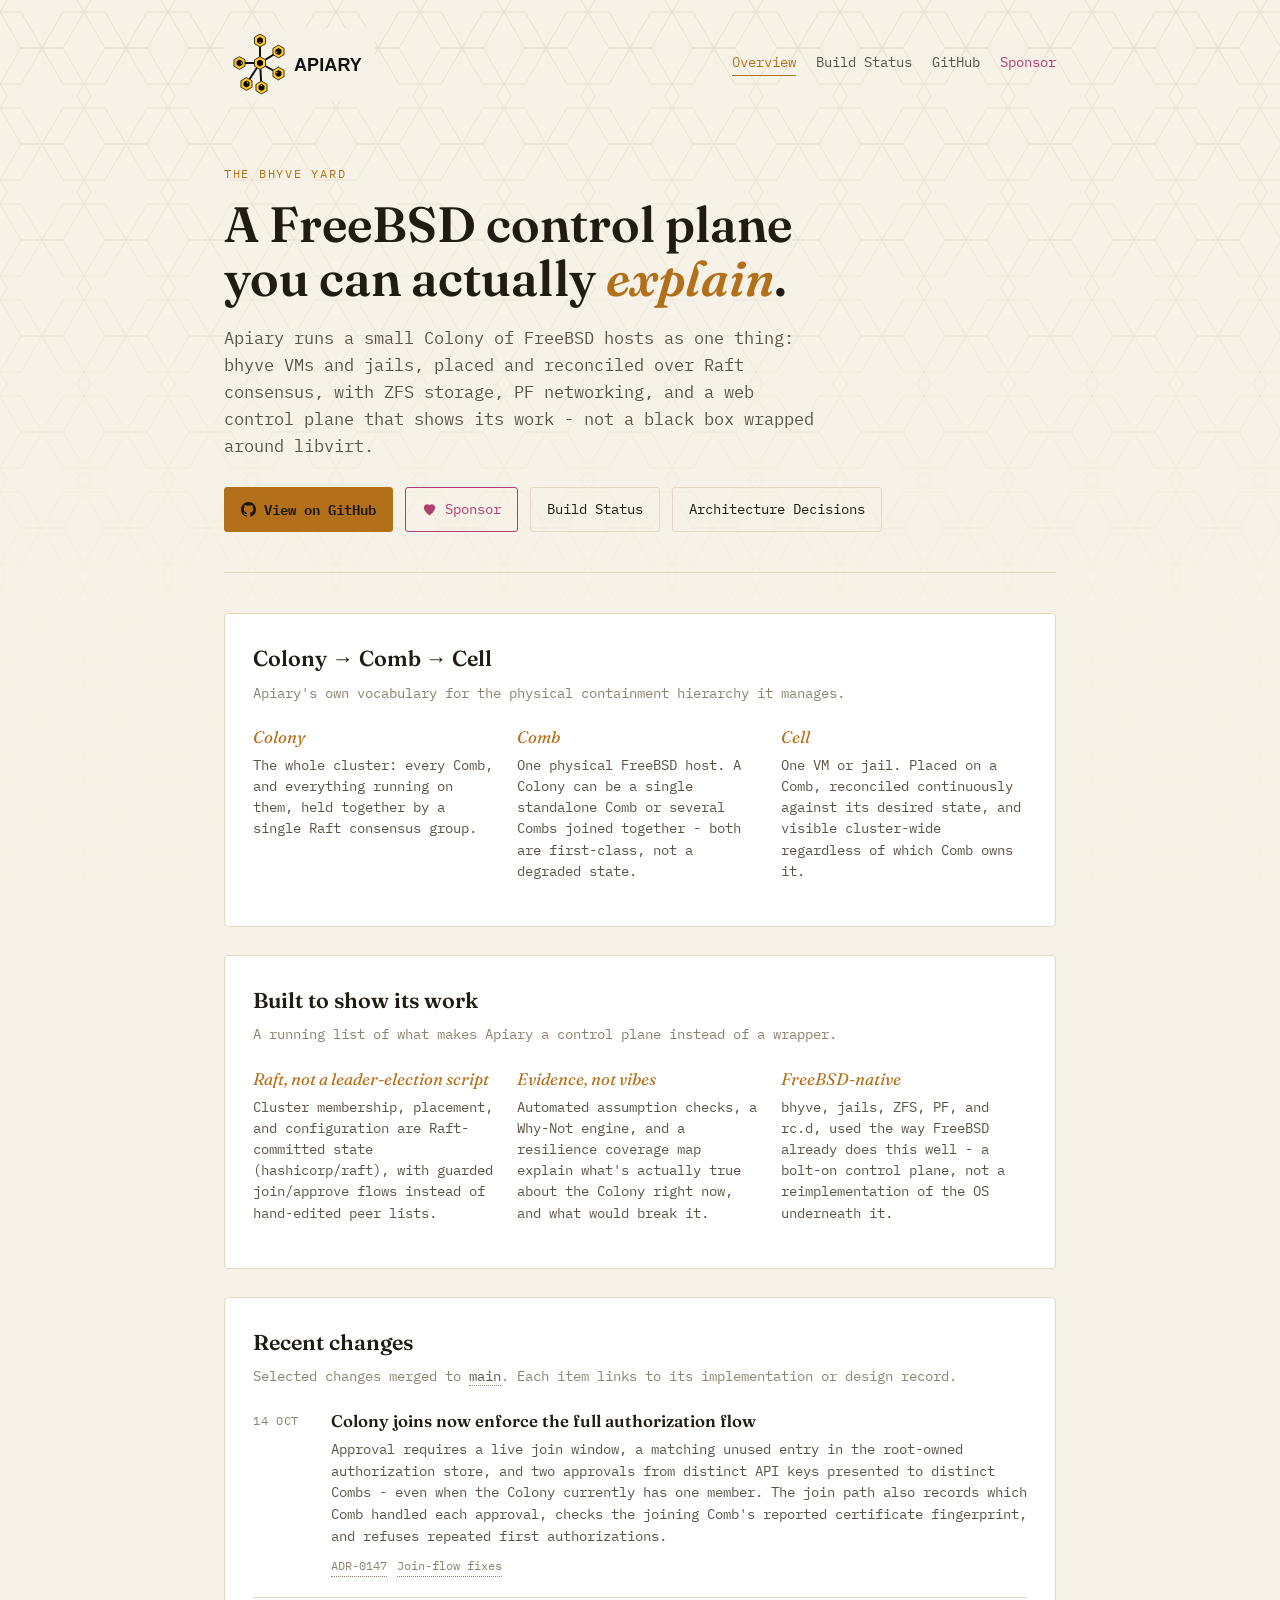
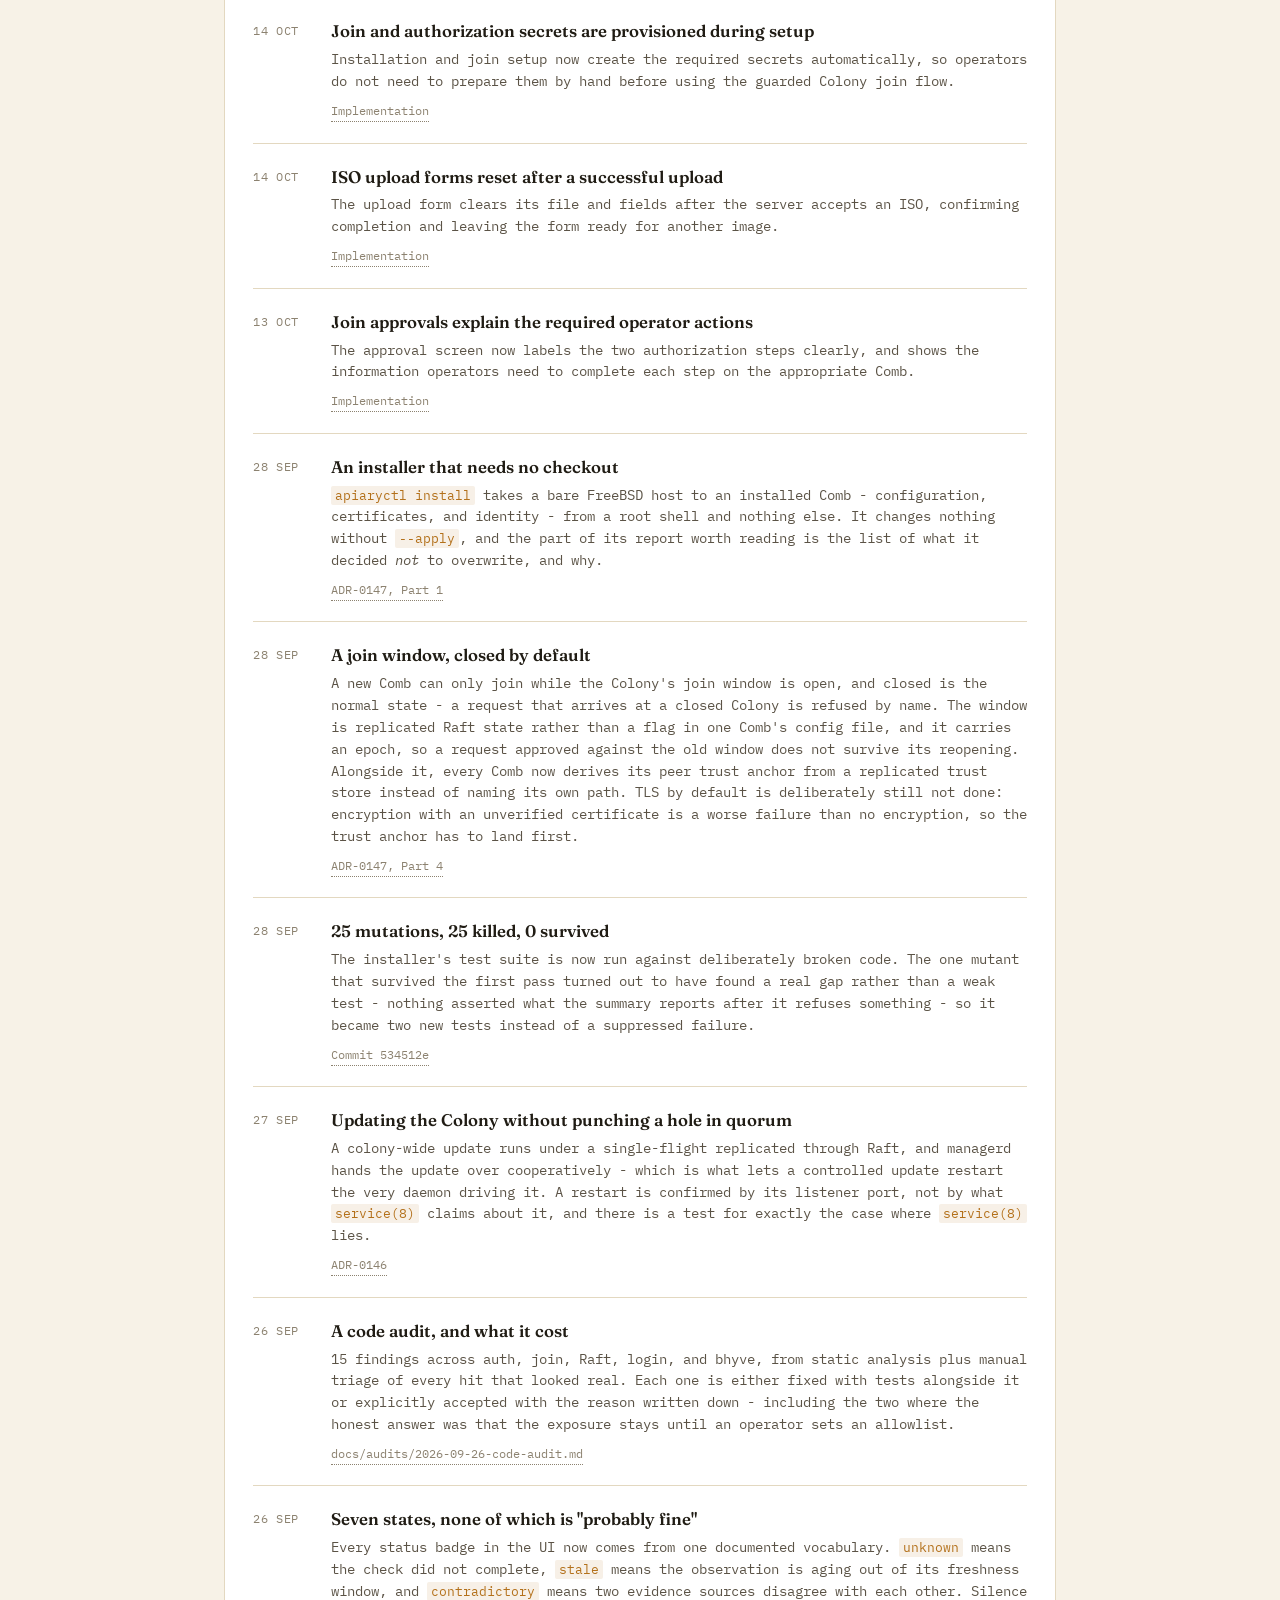
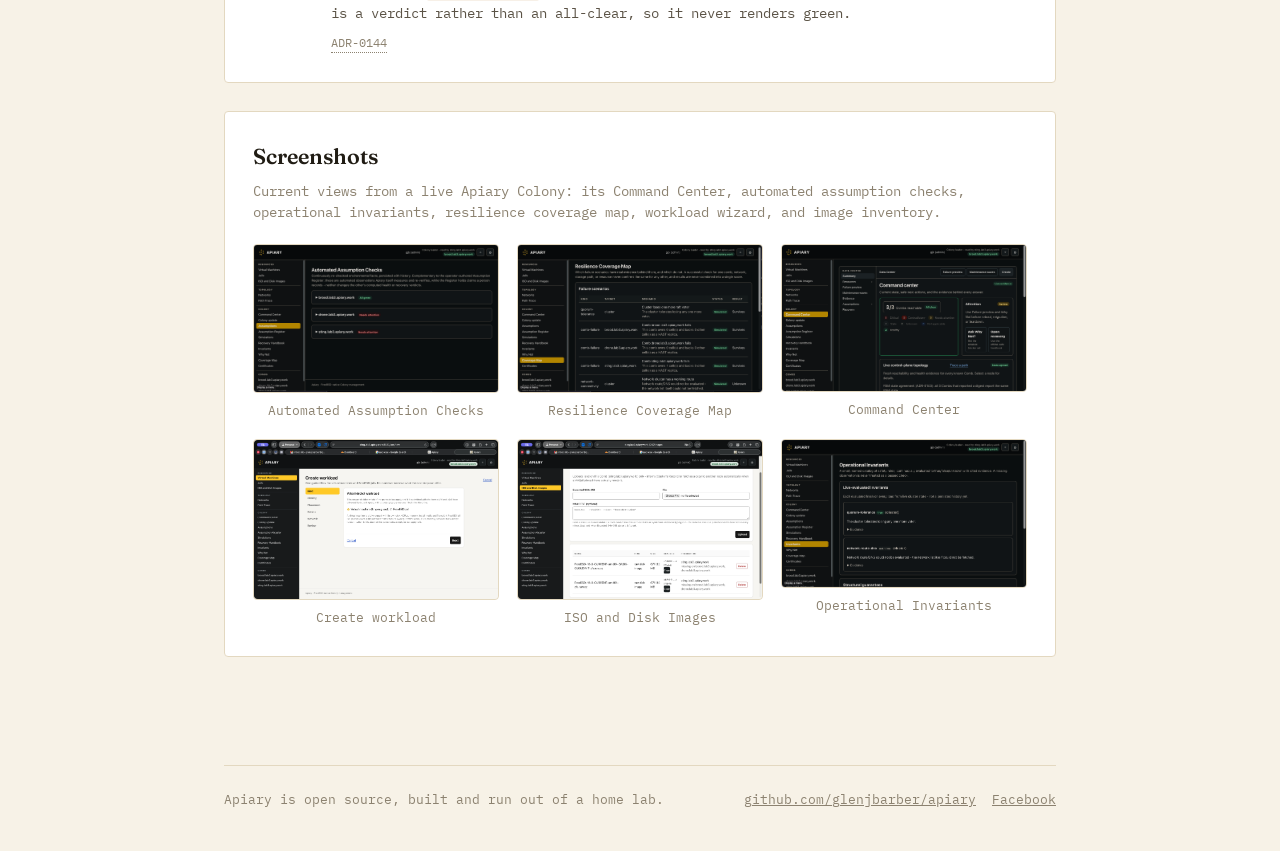
==== index.html @ 07bfc2d6 "Update site screenshots" ====
<!doctype html>
<html lang="en">
<head>
<meta charset="utf-8">
<meta name="viewport" content="width=device-width, initial-scale=1">
<title>Apiary</title>
<meta name="description" content="Apiary is an explainable, safety-conscious FreeBSD control plane for bhyve VMs and jails: a home-lab virtualization platform built on Raft consensus, ZFS, and PF.">
<link rel="icon" href="assets/apiary-logo.svg" type="image/svg+xml">
<link rel="preconnect" href="https://fonts.googleapis.com">
<link rel="stylesheet" href="https://fonts.googleapis.com/css2?family=Fraunces:ital,wght@0,500;0,600;1,500&family=IBM+Plex+Mono:wght@400;500;600&display=swap">
<link rel="stylesheet" href="assets/style.css">
</head>
<body>
<div class="hex-field" aria-hidden="true"></div>
<div class="wrap">

  <header class="site">
    <a class="brand" href="/">
      <img src="assets/apiary-logo.svg" alt="" width="150" height="72">
    </a>
    <nav class="site-nav">
      <a href="/" aria-current="page">Overview</a>
      <a href="/status.html">Build Status</a>
      <a href="https://github.com/glenjbarber/apiary">GitHub</a>
      <a href="https://github.com/sponsors/glenjbarber" class="nav-sponsor">Sponsor</a>
    </nav>
  </header>

  <main>
    <section class="hero">
      <p class="eyebrow">The bhyve yard</p>
      <h1>A FreeBSD control plane<br>you can actually <span class="accent">explain</span>.</h1>
      <p class="lede">
        Apiary runs a small Colony of FreeBSD hosts as one thing: bhyve VMs
        and jails, placed and reconciled over Raft consensus, with ZFS
        storage, PF networking, and a web control plane that shows its
        work - not a black box wrapped around libvirt.
      </p>
      <div class="cta-row">
        <a class="btn primary" href="https://github.com/glenjbarber/apiary">
          <svg viewBox="0 0 16 16" fill="currentColor"><path d="M8 0C3.58 0 0 3.58 0 8c0 3.54 2.29 6.53 5.47 7.59.4.07.55-.17.55-.38 0-.19-.01-.82-.01-1.49-2.01.37-2.53-.49-2.69-.94-.09-.23-.48-.94-.82-1.13-.28-.15-.68-.52-.01-.53.63-.01 1.08.58 1.23.82.72 1.21 1.87.87 2.33.66.07-.52.28-.87.51-1.07-1.78-.2-3.64-.89-3.64-3.95 0-.87.31-1.59.82-2.15-.08-.2-.36-1.02.08-2.12 0 0 .67-.21 2.2.82.64-.18 1.32-.27 2-.27.68 0 1.36.09 2 .27 1.53-1.04 2.2-.82 2.2-.82.44 1.1.16 1.92.08 2.12.51.56.82 1.27.82 2.15 0 3.07-1.87 3.75-3.65 3.95.29.25.54.73.54 1.48 0 1.07-.01 1.93-.01 2.2 0 .21.15.46.55.38A8.01 8.01 0 0 0 16 8c0-4.42-3.58-8-8-8z"/></svg>
          View on GitHub
        </a>
        <a class="btn sponsor" href="https://github.com/sponsors/glenjbarber">
          <svg viewBox="0 0 16 16" fill="currentColor"><path d="M8 14.25s-6-3.75-6-8.25a3.5 3.5 0 0 1 6-2.45A3.5 3.5 0 0 1 14 6c0 4.5-6 8.25-6 8.25z"/></svg>
          Sponsor
        </a>
        <a class="btn ghost" href="/status.html">Build Status</a>
        <a class="btn ghost" href="https://github.com/glenjbarber/apiary/tree/main/docs/adr">Architecture Decisions</a>
      </div>
    </section>

    <section class="panel">
      <h2>Colony &rarr; Comb &rarr; Cell</h2>
      <p class="sub">Apiary's own vocabulary for the physical containment hierarchy it manages.</p>
      <dl class="terms">
        <div class="term">
          <dt>Colony</dt>
          <dd>The whole cluster: every Comb, and everything running on them, held together by a single Raft consensus group.</dd>
        </div>
        <div class="term">
          <dt>Comb</dt>
          <dd>One physical FreeBSD host. A Colony can be a single standalone Comb or several Combs joined together - both are first-class, not a degraded state.</dd>
        </div>
        <div class="term">
          <dt>Cell</dt>
          <dd>One VM or jail. Placed on a Comb, reconciled continuously against its desired state, and visible cluster-wide regardless of which Comb owns it.</dd>
        </div>
      </dl>
    </section>

    <section class="panel">
      <h2>Built to show its work</h2>
      <p class="sub">A running list of what makes Apiary a control plane instead of a wrapper.</p>
      <dl class="terms">
        <div class="term">
          <dt>Raft, not a leader-election script</dt>
          <dd>Cluster membership, placement, and configuration are Raft-committed state (hashicorp/raft), with guarded join/approve flows instead of hand-edited peer lists.</dd>
        </div>
        <div class="term">
          <dt>Evidence, not vibes</dt>
          <dd>Automated assumption checks, a Why-Not engine, and a resilience coverage map explain what's actually true about the Colony right now, and what would break it.</dd>
        </div>
        <div class="term">
          <dt>FreeBSD-native</dt>
          <dd>bhyve, jails, ZFS, PF, and rc.d, used the way FreeBSD already does this well - a bolt-on control plane, not a reimplementation of the OS underneath it.</dd>
        </div>
      </dl>
    </section>

    <section class="panel">
      <h2>Recent changes</h2>
      <p class="sub">
        Selected changes merged to <a href="https://github.com/glenjbarber/apiary/commits/main">main</a>.
        Each item links to its implementation or design record.
      </p>
      <ol class="recent">
        <li>
          <span class="when">14 Oct</span>
          <div>
            <h3>Colony joins now enforce the full authorization flow</h3>
            <p>
              Approval requires a live join window, a matching unused entry
              in the root-owned authorization store, and two approvals from
              distinct API keys presented to distinct Combs - even when the
              Colony currently has one member. The join path also records
              which Comb handled each approval, checks the joining Comb's
              reported certificate fingerprint, and refuses repeated first
              authorizations.
            </p>
            <a class="ref" href="https://github.com/glenjbarber/apiary/blob/main/docs/adr/0147-automated-install-and-two-way-peer-authorized-join.md">ADR-0147</a>
            <a class="ref" href="https://github.com/glenjbarber/apiary/commit/21bc2b4">Join-flow fixes</a>
          </div>
        </li>
        <li>
          <span class="when">14 Oct</span>
          <div>
            <h3>Join and authorization secrets are provisioned during setup</h3>
            <p>
              Installation and join setup now create the required secrets
              automatically, so operators do not need to prepare them by
              hand before using the guarded Colony join flow.
            </p>
            <a class="ref" href="https://github.com/glenjbarber/apiary/commit/2f21950">Implementation</a>
          </div>
        </li>
        <li>
          <span class="when">14 Oct</span>
          <div>
            <h3>ISO upload forms reset after a successful upload</h3>
            <p>
              The upload form clears its file and fields after the server
              accepts an ISO, confirming completion and leaving the form
              ready for another image.
            </p>
            <a class="ref" href="https://github.com/glenjbarber/apiary/commit/7e71f96">Implementation</a>
          </div>
        </li>
        <li>
          <span class="when">13 Oct</span>
          <div>
            <h3>Join approvals explain the required operator actions</h3>
            <p>
              The approval screen now labels the two authorization steps
              clearly, and shows the information operators need to complete
              each step on the appropriate Comb.
            </p>
            <a class="ref" href="https://github.com/glenjbarber/apiary/commit/b307406">Implementation</a>
          </div>
        </li>
        <li>
          <span class="when">28 Sep</span>
          <div>
            <h3>An installer that needs no checkout</h3>
            <p>
              <code>apiaryctl install</code> takes a bare FreeBSD host to
              an installed Comb - configuration, certificates, and
              identity - from a root shell and nothing else. It changes
              nothing without <code>--apply</code>, and the part of its
              report worth reading is the list of what it decided
              <em>not</em> to overwrite, and why.
            </p>
            <a class="ref" href="https://github.com/glenjbarber/apiary/blob/main/docs/adr/0147-automated-install-and-two-way-peer-authorized-join.md">ADR-0147, Part 1</a>
          </div>
        </li>
        <li>
          <span class="when">28 Sep</span>
          <div>
            <h3>A join window, closed by default</h3>
            <p>
              A new Comb can only join while the Colony's join window is
              open, and closed is the normal state - a request that
              arrives at a closed Colony is refused by name. The window
              is replicated Raft state rather than a flag in one Comb's
              config file, and it carries an epoch, so a request approved
              against the old window does not survive its reopening.
              Alongside it, every Comb now derives its peer trust
              anchor from a replicated trust store instead of naming its
              own path. TLS by default is deliberately still not done:
              encryption with an unverified certificate is a worse
              failure than no encryption, so the trust anchor has to
              land first.
            </p>
            <a class="ref" href="https://github.com/glenjbarber/apiary/blob/main/docs/adr/0147-automated-install-and-two-way-peer-authorized-join.md">ADR-0147, Part 4</a>
          </div>
        </li>
        <li>
          <span class="when">28 Sep</span>
          <div>
            <h3>25 mutations, 25 killed, 0 survived</h3>
            <p>
              The installer's test suite is now run against deliberately
              broken code. The one mutant that survived the first pass
              turned out to have found a real gap rather than a weak
              test - nothing asserted what the summary reports after it
              refuses something - so it became two new tests instead of a
              suppressed failure.
            </p>
            <a class="ref" href="https://github.com/glenjbarber/apiary/commit/534512e">Commit 534512e</a>
          </div>
        </li>
        <li>
          <span class="when">27 Sep</span>
          <div>
            <h3>Updating the Colony without punching a hole in quorum</h3>
            <p>
              A colony-wide update runs under a single-flight replicated
              through Raft, and managerd hands the update over
              cooperatively - which is what lets a controlled update
              restart the very daemon driving it. A restart is confirmed
              by its listener port, not by what <code>service(8)</code>
              claims about it, and there is a test for exactly the case
              where <code>service(8)</code> lies.
            </p>
            <a class="ref" href="https://github.com/glenjbarber/apiary/blob/main/docs/adr/0146-controlled-update-managerd-handoff.md">ADR-0146</a>
          </div>
        </li>
        <li>
          <span class="when">26 Sep</span>
          <div>
            <h3>A code audit, and what it cost</h3>
            <p>
              15 findings across auth, join, Raft, login, and bhyve, from
              static analysis plus manual triage of every hit that looked
              real. Each one is either fixed with tests alongside it or
              explicitly accepted with the reason written down - including
              the two where the honest answer was that the exposure stays
              until an operator sets an allowlist.
            </p>
            <a class="ref" href="https://github.com/glenjbarber/apiary/blob/main/docs/audits/2026-09-26-code-audit.md">docs/audits/2026-09-26-code-audit.md</a>
          </div>
        </li>
        <li>
          <span class="when">26 Sep</span>
          <div>
            <h3>Seven states, none of which is "probably fine"</h3>
            <p>
              Every status badge in the UI now comes from one documented
              vocabulary. <code>unknown</code> means the check did not
              complete, <code>stale</code> means the observation is aging
              out of its freshness window, and <code>contradictory</code>
              means two evidence sources disagree with each other.
              Silence is a verdict rather than an all-clear, so it never
              renders green.
            </p>
            <a class="ref" href="https://github.com/glenjbarber/apiary/blob/main/docs/adr/0144-web-ui-redesign.md">ADR-0144</a>
          </div>
        </li>
      </ol>
    </section>

    <section class="panel">
      <h2>Screenshots</h2>
      <p class="sub">Current views from a live Apiary Colony: its Command Center, automated assumption checks, operational invariants, resilience coverage map, workload wizard, and image inventory.</p>
      <div class="shots-grid">
        <figure class="shot">
          <button type="button" class="shot-btn" data-full="assets/screenshots/assumptions.png" data-caption="Automated Assumption Checks">
            <img src="assets/screenshots/assumptions.png" alt="Automated Assumption Checks across a 3-node cluster, with green and attention statuses for persisted environmental observations.">
          </button>
          <figcaption>Automated Assumption Checks</figcaption>
        </figure>
        <figure class="shot">
          <button type="button" class="shot-btn" data-full="assets/screenshots/coverage-map.png" data-caption="Resilience Coverage Map">
            <img src="assets/screenshots/coverage-map.png" alt="Apiary's Resilience Coverage Map, listing simulated quorum, Comb failure, and network connectivity scenarios with their results.">
          </button>
          <figcaption>Resilience Coverage Map</figcaption>
        </figure>
        <figure class="shot">
          <button type="button" class="shot-btn" data-full="assets/screenshots/command-center.png" data-caption="Command Center">
            <img src="assets/screenshots/command-center.png" alt="Apiary's Command Center in a 3-node cluster, showing live evidence, health counts, control-plane topology, and member status.">
          </button>
          <figcaption>Command Center</figcaption>
        </figure>
        <figure class="shot">
          <button type="button" class="shot-btn" data-full="assets/screenshots/create-workload.png" data-caption="Create workload">
            <img src="assets/screenshots/create-workload.png" alt="The Create workload wizard's Kind step, offering a virtual machine or FreeBSD jail and showing the guided step rail.">
          </button>
          <figcaption>Create workload</figcaption>
        </figure>
        <figure class="shot">
          <button type="button" class="shot-btn" data-full="assets/screenshots/images.png" data-caption="ISO and Disk Images">
            <img src="assets/screenshots/images.png" alt="Apiary's ISO and Disk Images page, showing image upload fields and FreeBSD disk images with their SHA-256 values and Comb availability.">
          </button>
          <figcaption>ISO and Disk Images</figcaption>
        </figure>
        <figure class="shot">
          <button type="button" class="shot-btn" data-full="assets/screenshots/invariants.png" data-caption="Operational Invariants">
            <img src="assets/screenshots/invariants.png" alt="The Operational Invariants page in dark mode, showing live quorum-tolerance and network-route-DNS results alongside structural guarantees.">
          </button>
          <figcaption>Operational Invariants</figcaption>
        </figure>
      </div>
    </section>
  </main>

  <footer class="site">
    <span>Apiary is open source, built and run out of a home lab.</span>
    <span class="footer-links">
      <a href="https://github.com/glenjbarber/apiary">github.com/glenjbarber/apiary</a>
      <a href="https://www.facebook.com/ApiaryVE">Facebook</a>
    </span>
  </footer>

</div>

<div class="lightbox" id="lightbox" hidden>
  <button type="button" class="lightbox-close" id="lightbox-close" aria-label="Close">&times;</button>
  <figure>
    <img id="lightbox-img" src="" alt="">
    <figcaption id="lightbox-caption"></figcaption>
  </figure>
</div>

<script>
(function () {
  var lightbox = document.getElementById("lightbox");
  var img = document.getElementById("lightbox-img");
  var caption = document.getElementById("lightbox-caption");
  var closeBtn = document.getElementById("lightbox-close");
  var lastFocused = null;

  function open(btn) {
    lastFocused = document.activeElement;
    img.src = btn.getAttribute("data-full");
    img.alt = btn.querySelector("img").alt;
    caption.textContent = btn.getAttribute("data-caption") || "";
    lightbox.hidden = false;
    document.body.style.overflow = "hidden";
    closeBtn.focus();
  }

  function close() {
    lightbox.hidden = true;
    img.src = "";
    document.body.style.overflow = "";
    if (lastFocused) lastFocused.focus();
  }

  document.querySelectorAll(".shot-btn").forEach(function (btn) {
    btn.addEventListener("click", function () { open(btn); });
  });

  closeBtn.addEventListener("click", close);
  lightbox.addEventListener("click", function (e) {
    if (e.target === lightbox) close();
  });
  document.addEventListener("keydown", function (e) {
    if (e.key === "Escape" && !lightbox.hidden) close();
  });
})();
</script>
</body>
</html>
---- assets/style.css ----
:root {
  --bg: #14120f;
  --bg-raised: #1c1915;
  --ink: #f1ebe0;
  --ink-dim: #b8ae9c;
  --ink-faint: #7d7466;
  --amber: #e8a33d;
  --amber-bright: #f5b955;
  --sponsor: #e0699c;
  --comb-line: #3a3327;
  --ok: #7cb87f;
  --fail: #d9704f;
  --pending: #d9b34f;
  --mono: "IBM Plex Mono", ui-monospace, "SFMono-Regular", Menlo, monospace;
  --display: "Fraunces", Georgia, "Times New Roman", serif;
}

@media (prefers-color-scheme: light) {
  :root:not([data-theme="dark"]) {
    --bg: #f7f2e7;
    --bg-raised: #ffffff;
    --ink: #201c14;
    --ink-dim: #5b5346;
    --ink-faint: #8c8270;
    --amber: #b3701a;
    --amber-bright: #92590f;
    --sponsor: #b13d72;
    --comb-line: #e3d8c0;
  }
}

:root[data-theme="light"] {
  --bg: #f7f2e7;
  --bg-raised: #ffffff;
  --ink: #201c14;
  --ink-dim: #5b5346;
  --ink-faint: #8c8270;
  --amber: #b3701a;
  --amber-bright: #92590f;
  --sponsor: #b13d72;
  --comb-line: #e3d8c0;
}

* { box-sizing: border-box; }

html { color-scheme: dark light; }

body {
  margin: 0;
  background: var(--bg);
  color: var(--ink);
  font-family: var(--mono);
  font-size: 16px;
  line-height: 1.6;
  -webkit-font-smoothing: antialiased;
}

.hex-field {
  position: fixed;
  inset: 0;
  z-index: 0;
  opacity: 0.5;
  pointer-events: none;
  background-image: url("hexfield.svg");
  background-repeat: repeat;
  background-size: 84px 96px;
  mask-image: linear-gradient(to bottom, rgba(0,0,0,0.9), rgba(0,0,0,0.1) 70%);
}

.wrap {
  position: relative;
  z-index: 1;
  max-width: 880px;
  margin: 0 auto;
  padding: 0 24px;
}

header.site {
  padding: 28px 0 8px;
  display: flex;
  align-items: center;
  justify-content: space-between;
  gap: 16px;
}

.brand {
  display: flex;
  align-items: center;
  gap: 0;
  text-decoration: none;
  color: inherit;
  background: #f7f2e7;
  border-radius: 8px;
  overflow: hidden;
}

.brand img { display: block; width: 150px; height: 72px; flex: none; }

.brand-name {
  font-family: var(--display);
  font-size: 1.25rem;
  font-weight: 600;
  letter-spacing: 0.01em;
  color: var(--ink);
}

nav.site-nav {
  display: flex;
  gap: 20px;
  font-size: 0.85rem;
}

nav.site-nav a {
  color: var(--ink-dim);
  text-decoration: none;
  border-bottom: 1px solid transparent;
  padding-bottom: 2px;
}

nav.site-nav a:hover,
nav.site-nav a[aria-current="page"] {
  color: var(--amber);
  border-bottom-color: var(--amber);
}

main { padding-bottom: 80px; }

.hero {
  padding: 56px 0 40px;
  border-bottom: 1px solid var(--comb-line);
  margin-bottom: 40px;
}

.eyebrow {
  font-size: 0.78rem;
  letter-spacing: 0.14em;
  text-transform: uppercase;
  color: var(--amber);
  margin: 0 0 14px;
}

h1 {
  font-family: var(--display);
  font-weight: 600;
  font-size: clamp(2.1rem, 5vw, 3.1rem);
  line-height: 1.08;
  margin: 0 0 20px;
  text-wrap: balance;
  color: var(--ink);
}

h1 .accent { color: var(--amber); font-style: italic; }

.lede {
  font-size: 1.05rem;
  color: var(--ink-dim);
  max-width: 60ch;
  margin: 0 0 28px;
}

.cta-row {
  display: flex;
  flex-wrap: wrap;
  gap: 12px;
}

.btn {
  display: inline-flex;
  align-items: center;
  gap: 8px;
  font-family: var(--mono);
  font-size: 0.88rem;
  text-decoration: none;
  padding: 10px 16px;
  border-radius: 3px;
  border: 1px solid var(--comb-line);
  color: var(--ink);
  transition: border-color 0.15s ease, color 0.15s ease, background 0.15s ease;
}

.btn.primary {
  background: var(--amber);
  border-color: var(--amber);
  color: #1a1509;
  font-weight: 600;
}
.btn.primary:hover { background: var(--amber-bright); border-color: var(--amber-bright); }

.btn.ghost:hover { border-color: var(--amber); color: var(--amber); }

.btn.sponsor {
  border-color: var(--sponsor);
  color: var(--sponsor);
}
.btn.sponsor svg { color: var(--sponsor); }
.btn.sponsor:hover {
  background: var(--sponsor);
  border-color: var(--sponsor);
  color: var(--bg-raised);
}

nav.site-nav a.nav-sponsor { color: var(--sponsor); }
nav.site-nav a.nav-sponsor:hover { color: var(--sponsor); border-bottom-color: var(--sponsor); }

.btn svg { width: 15px; height: 15px; }

section.panel {
  background: var(--bg-raised);
  border: 1px solid var(--comb-line);
  border-radius: 4px;
  padding: 28px;
  margin-bottom: 28px;
}

section.panel h2 {
  font-family: var(--display);
  font-size: 1.35rem;
  font-weight: 600;
  margin: 0 0 6px;
}

section.panel .sub {
  color: var(--ink-faint);
  font-size: 0.85rem;
  margin: 0 0 20px;
}

section.panel .sub a {
  color: var(--ink-dim);
  text-decoration: none;
  border-bottom: 1px dotted var(--ink-faint);
}

section.panel .sub a:hover {
  color: var(--amber);
  border-bottom-color: var(--amber);
}

.terms {
  display: grid;
  grid-template-columns: repeat(auto-fit, minmax(180px, 1fr));
  gap: 18px;
}

.term dt {
  font-family: var(--display);
  font-style: italic;
  color: var(--amber);
  font-size: 1.05rem;
  margin-bottom: 4px;
}

.term dd {
  margin: 0;
  color: var(--ink-dim);
  font-size: 0.88rem;
  line-height: 1.5;
}

code {
  font-family: var(--mono);
  font-size: 0.92em;
  color: var(--amber);
  background: color-mix(in srgb, var(--amber) 10%, transparent);
  padding: 1px 4px;
  border-radius: 2px;
}

.recent {
  list-style: none;
  margin: 0;
  padding: 0;
  display: grid;
  gap: 20px;
}

.recent > li {
  display: grid;
  grid-template-columns: 62px 1fr;
  gap: 16px;
  padding-bottom: 20px;
  border-bottom: 1px solid var(--comb-line);
}

.recent > li:last-child {
  border-bottom: none;
  padding-bottom: 0;
}

.recent .when {
  font-size: 0.72rem;
  letter-spacing: 0.06em;
  text-transform: uppercase;
  color: var(--ink-faint);
  padding-top: 4px;
  white-space: nowrap;
}

.recent h3 {
  font-family: var(--display);
  font-size: 1.05rem;
  font-weight: 600;
  margin: 0 0 4px;
  color: var(--ink);
}

.recent p {
  margin: 0;
  color: var(--ink-dim);
  font-size: 0.88rem;
  line-height: 1.55;
}

.recent .ref {
  display: inline-block;
  margin-top: 8px;
  font-size: 0.78rem;
  color: var(--ink-faint);
  text-decoration: none;
  border-bottom: 1px dotted var(--ink-faint);
}

.recent .ref:hover {
  color: var(--amber);
  border-bottom-color: var(--amber);
}

.status-strip {
  display: flex;
  align-items: center;
  gap: 12px;
  padding: 14px 18px;
  background: var(--bg);
  border: 1px solid var(--comb-line);
  border-radius: 4px;
  margin-bottom: 28px;
  font-size: 0.85rem;
}

.dot {
  width: 9px;
  height: 9px;
  border-radius: 50%;
  background: var(--ink-faint);
  flex: none;
}
.dot.ok { background: var(--ok); box-shadow: 0 0 0 3px color-mix(in srgb, var(--ok) 25%, transparent); }
.dot.fail { background: var(--fail); box-shadow: 0 0 0 3px color-mix(in srgb, var(--fail) 25%, transparent); }
.dot.pending { background: var(--pending); }

.status-strip a { color: var(--ink); text-decoration: none; border-bottom: 1px dotted var(--ink-faint); }
.status-strip a:hover { color: var(--amber); border-bottom-color: var(--amber); }

.run-table { width: 100%; border-collapse: collapse; font-size: 0.85rem; }
.run-table th {
  text-align: left;
  font-weight: 600;
  color: var(--ink-faint);
  text-transform: uppercase;
  font-size: 0.7rem;
  letter-spacing: 0.08em;
  padding: 8px 10px;
  border-bottom: 1px solid var(--comb-line);
}
.run-table td {
  padding: 10px;
  border-bottom: 1px solid var(--comb-line);
  vertical-align: top;
}
.run-table tr:last-child td { border-bottom: none; }
.run-table a { color: var(--ink); text-decoration: none; }
.run-table a:hover { color: var(--amber); }
.run-msg {
  max-width: 360px;
  overflow: hidden;
  text-overflow: ellipsis;
  white-space: nowrap;
}
.run-badge {
  display: inline-flex;
  align-items: center;
  gap: 6px;
  font-size: 0.78rem;
  font-weight: 600;
}
.run-badge.success { color: var(--ok); }
.run-badge.failure { color: var(--fail); }
.run-badge.other { color: var(--pending); }

.badge-row { display: flex; align-items: center; gap: 14px; flex-wrap: wrap; margin-bottom: 4px; }
.badge-row img { height: 20px; display: block; }

.load-note { color: var(--ink-faint); font-size: 0.85rem; }

.shots-grid {
  display: grid;
  grid-template-columns: repeat(auto-fit, minmax(220px, 1fr));
  gap: 18px;
}

.shot {
  margin: 0;
}

.shot-btn {
  display: block;
  width: 100%;
  padding: 0;
  border: none;
  background: none;
  cursor: zoom-in;
  border-radius: 4px;
}

.shot-btn:focus-visible {
  outline: 2px solid var(--amber);
  outline-offset: 2px;
}

.shot img {
  display: block;
  width: 100%;
  height: auto;
  border: 1px solid var(--comb-line);
  border-radius: 4px;
  background: var(--bg);
  transition: border-color 0.15s ease;
}

.shot-btn:hover img,
.shot-btn:focus-visible img {
  border-color: var(--amber);
}

.shot figcaption {
  margin-top: 8px;
  font-size: 0.8rem;
  color: var(--ink-faint);
  text-align: center;
}

footer.site {
  border-top: 1px solid var(--comb-line);
  padding: 24px 0 40px;
  color: var(--ink-faint);
  font-size: 0.8rem;
  display: flex;
  justify-content: space-between;
  flex-wrap: wrap;
  gap: 10px;
}
footer.site a { color: var(--ink-faint); }
footer.site a:hover { color: var(--amber); }
.footer-links { display: flex; gap: 16px; flex-wrap: wrap; }

@media (max-width: 560px) {
  header.site { flex-direction: column; align-items: flex-start; gap: 12px; }
  .cta-row { flex-direction: column; align-items: stretch; }
  .btn { justify-content: center; }
  section.panel { padding: 20px; }
  .recent > li { grid-template-columns: 1fr; gap: 6px; }
  .recent .when { padding-top: 0; }
}

.lightbox {
  position: fixed;
  inset: 0;
  z-index: 100;
  background: rgba(10, 9, 7, 0.88);
  display: flex;
  align-items: flex-start;
  justify-content: center;
  padding: 40px 24px;
  overflow: auto;
  cursor: zoom-out;
}

.lightbox[hidden] { display: none; }

.lightbox figure {
  margin: 0;
  max-width: none;
  display: flex;
  flex-direction: column;
  align-items: center;
  gap: 12px;
  cursor: default;
}

.lightbox img {
  display: block;
  /* Roughly double the old single-size cap (1100px wide / 80vh tall) so
     the expanded view reads as a real "blow up," not just a fit-to-screen
     preview. The surrounding .lightbox scrolls when this exceeds the
     viewport. */
  max-width: min(2200px, 200vw);
  max-height: 160vh;
  width: auto;
  height: auto;
  border: 1px solid var(--comb-line);
  border-radius: 4px;
  box-shadow: 0 20px 60px rgba(0, 0, 0, 0.5);
}

.lightbox figcaption {
  color: var(--ink);
  font-size: 0.85rem;
}

.lightbox-close {
  position: fixed;
  top: 20px;
  right: 24px;
  width: 40px;
  height: 40px;
  border-radius: 50%;
  border: 1px solid var(--comb-line);
  background: var(--bg-raised);
  color: var(--ink);
  font-size: 1.4rem;
  line-height: 1;
  cursor: pointer;
}

.lightbox-close:hover,
.lightbox-close:focus-visible {
  border-color: var(--amber);
  color: var(--amber);
}
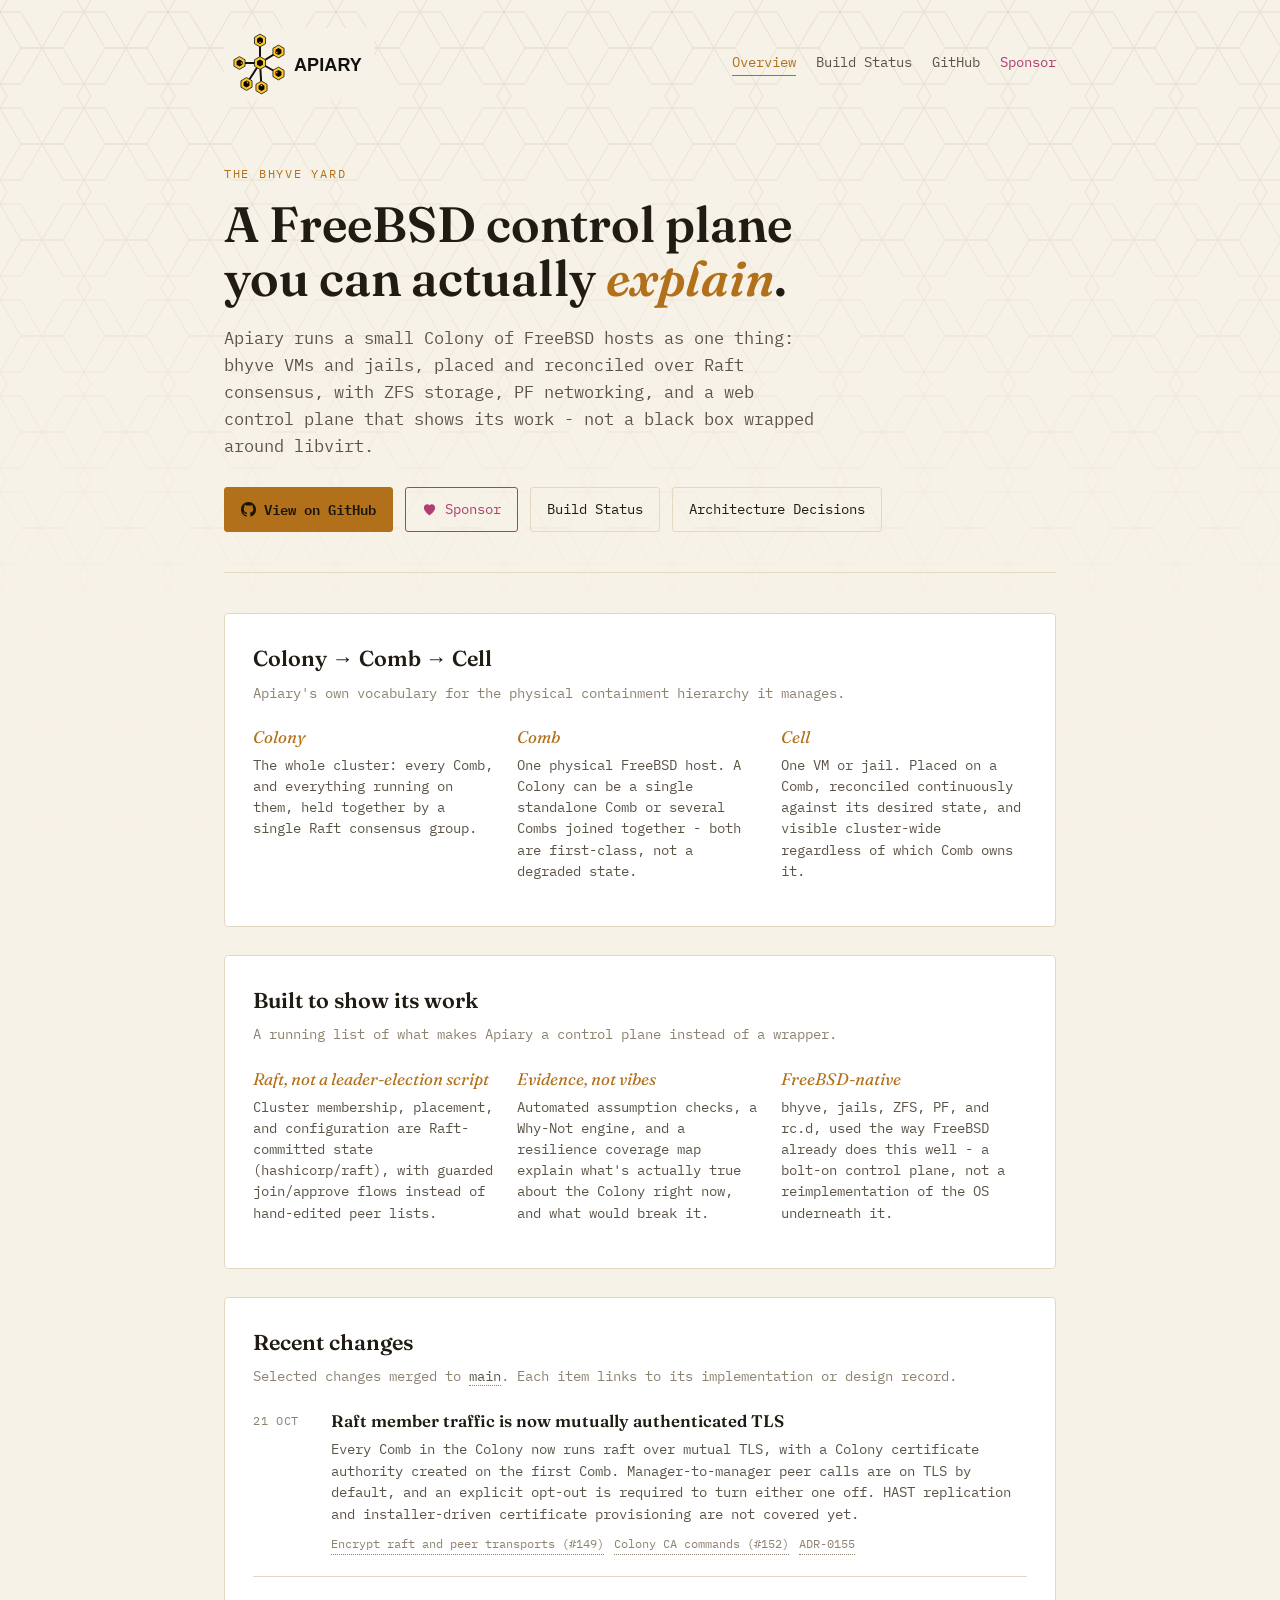
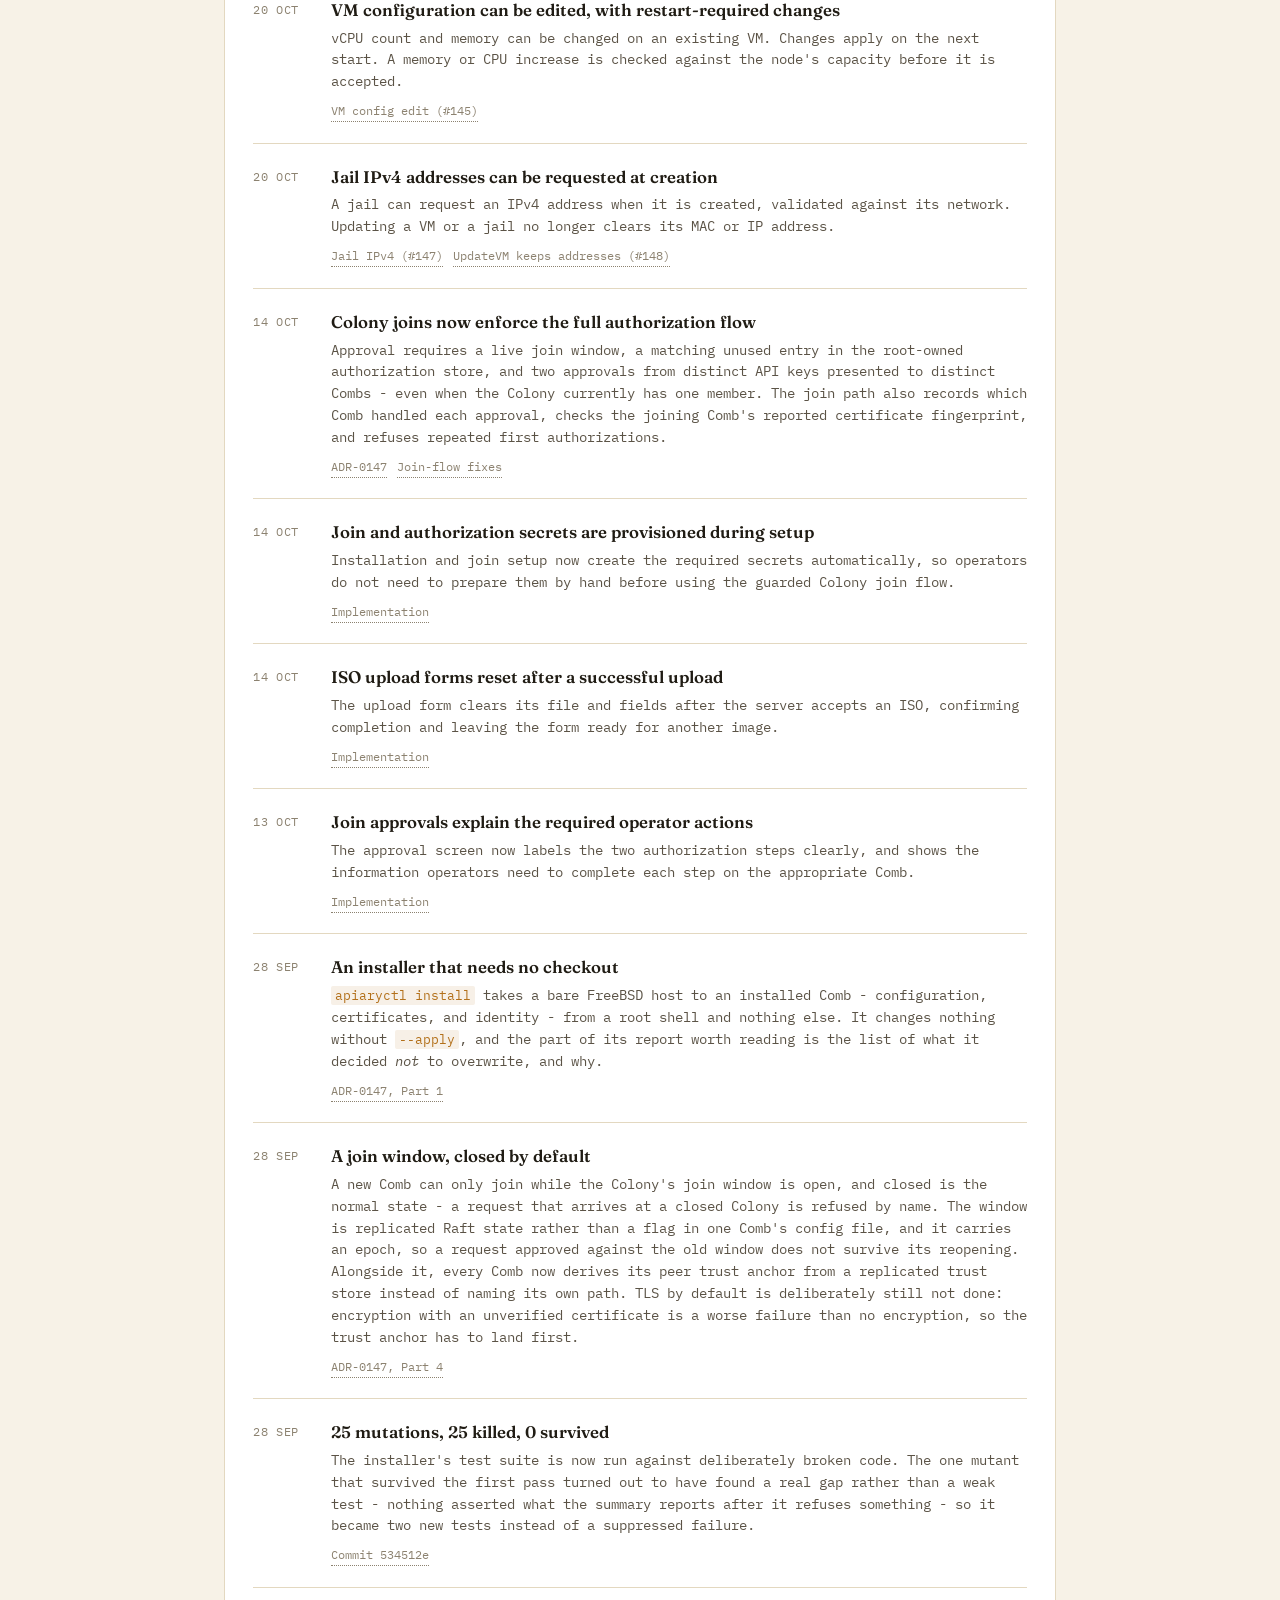
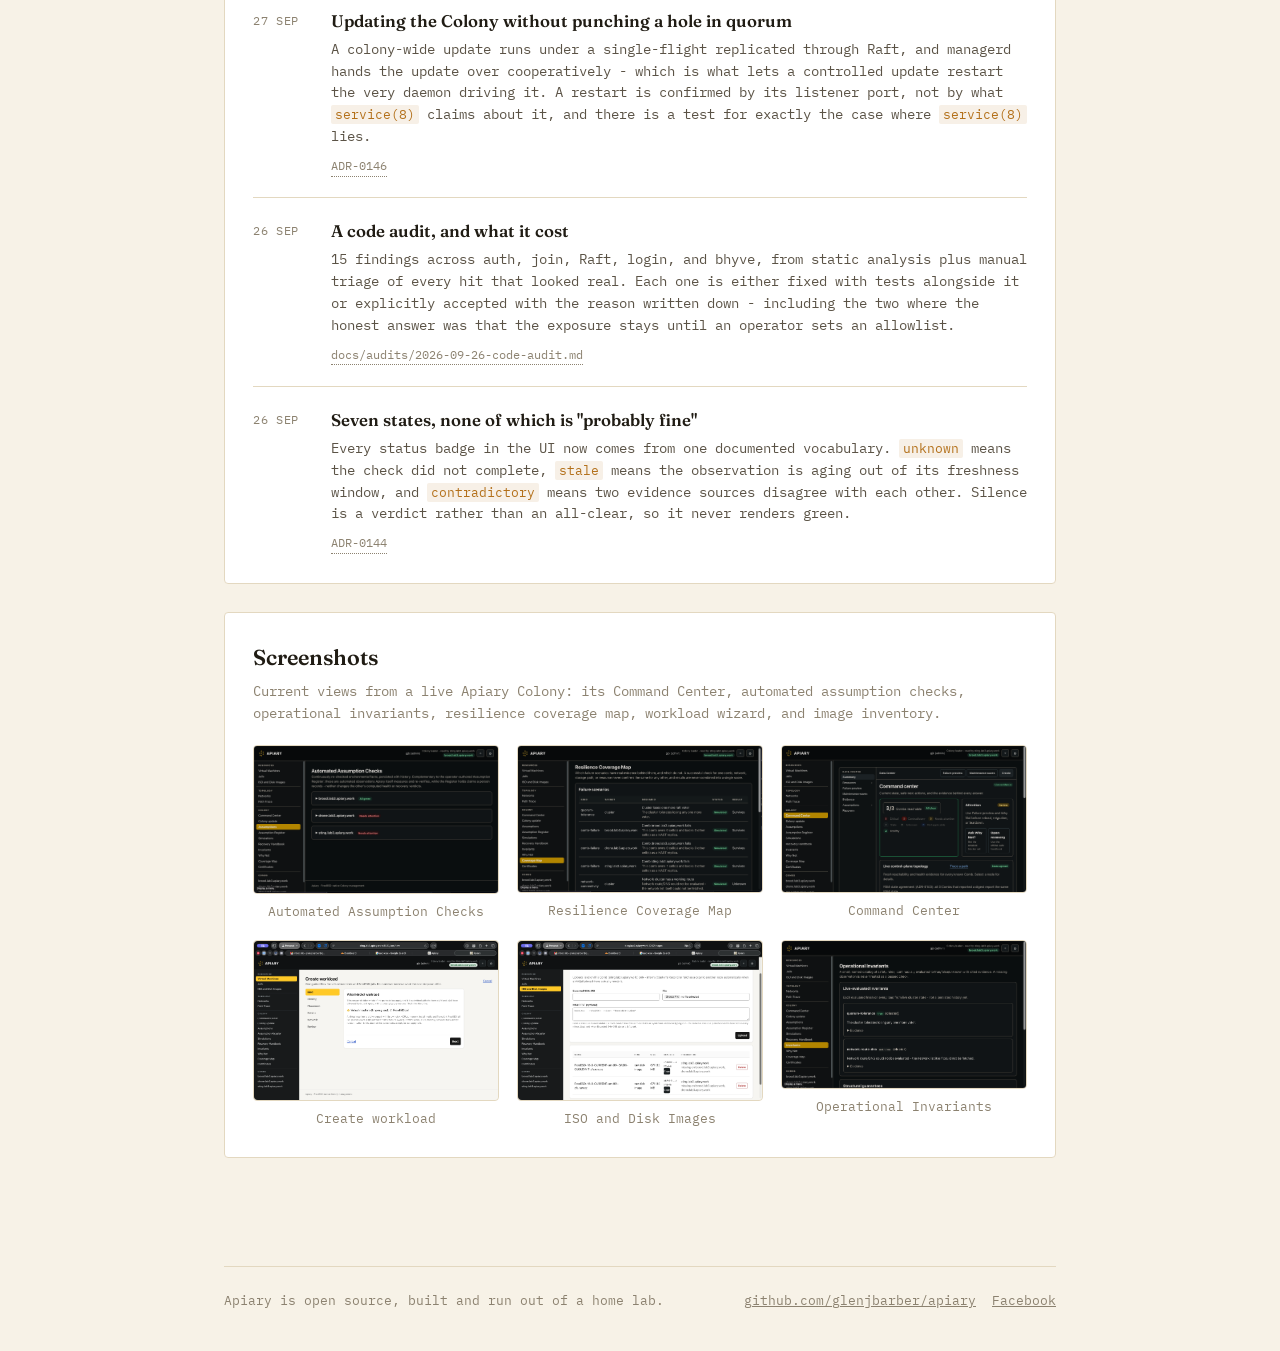
==== commit 9017d52d: "Add recent changes for TLS, VM config, and jail IPv4 Co-Authored-By: Claude Haiku 5.5 <noreply@anthr" ====
--- a/index.html
+++ b/index.html
@@ -96,6 +96,48 @@
       </p>
       <ol class="recent">
         <li>
+          <span class="when">21 Oct</span>
+          <div>
+            <h3>Raft member traffic is now mutually authenticated TLS</h3>
+            <p>
+              Every Comb in the Colony now runs raft over mutual TLS, with a
+              Colony certificate authority created on the first Comb.
+              Manager-to-manager peer calls are on TLS by default, and an
+              explicit opt-out is required to turn either one off. HAST
+              replication and installer-driven certificate provisioning are
+              not covered yet.
+            </p>
+            <a class="ref" href="https://github.com/glenjbarber/apiary/pull/149">Encrypt raft and peer transports (#149)</a>
+            <a class="ref" href="https://github.com/glenjbarber/apiary/pull/152">Colony CA commands (#152)</a>
+            <a class="ref" href="https://github.com/glenjbarber/apiary/blob/main/docs/adr/0155-colony-certificate-authority.md">ADR-0155</a>
+          </div>
+        </li>
+        <li>
+          <span class="when">20 Oct</span>
+          <div>
+            <h3>VM configuration can be edited, with restart-required changes</h3>
+            <p>
+              vCPU count and memory can be changed on an existing VM. Changes
+              apply on the next start. A memory or CPU increase is checked
+              against the node's capacity before it is accepted.
+            </p>
+            <a class="ref" href="https://github.com/glenjbarber/apiary/pull/145">VM config edit (#145)</a>
+          </div>
+        </li>
+        <li>
+          <span class="when">20 Oct</span>
+          <div>
+            <h3>Jail IPv4 addresses can be requested at creation</h3>
+            <p>
+              A jail can request an IPv4 address when it is created, validated
+              against its network. Updating a VM or a jail no longer clears its
+              MAC or IP address.
+            </p>
+            <a class="ref" href="https://github.com/glenjbarber/apiary/pull/147">Jail IPv4 (#147)</a>
+            <a class="ref" href="https://github.com/glenjbarber/apiary/pull/148">UpdateVM keeps addresses (#148)</a>
+          </div>
+        </li>
+        <li>
           <span class="when">14 Oct</span>
           <div>
             <h3>Colony joins now enforce the full authorization flow</h3>
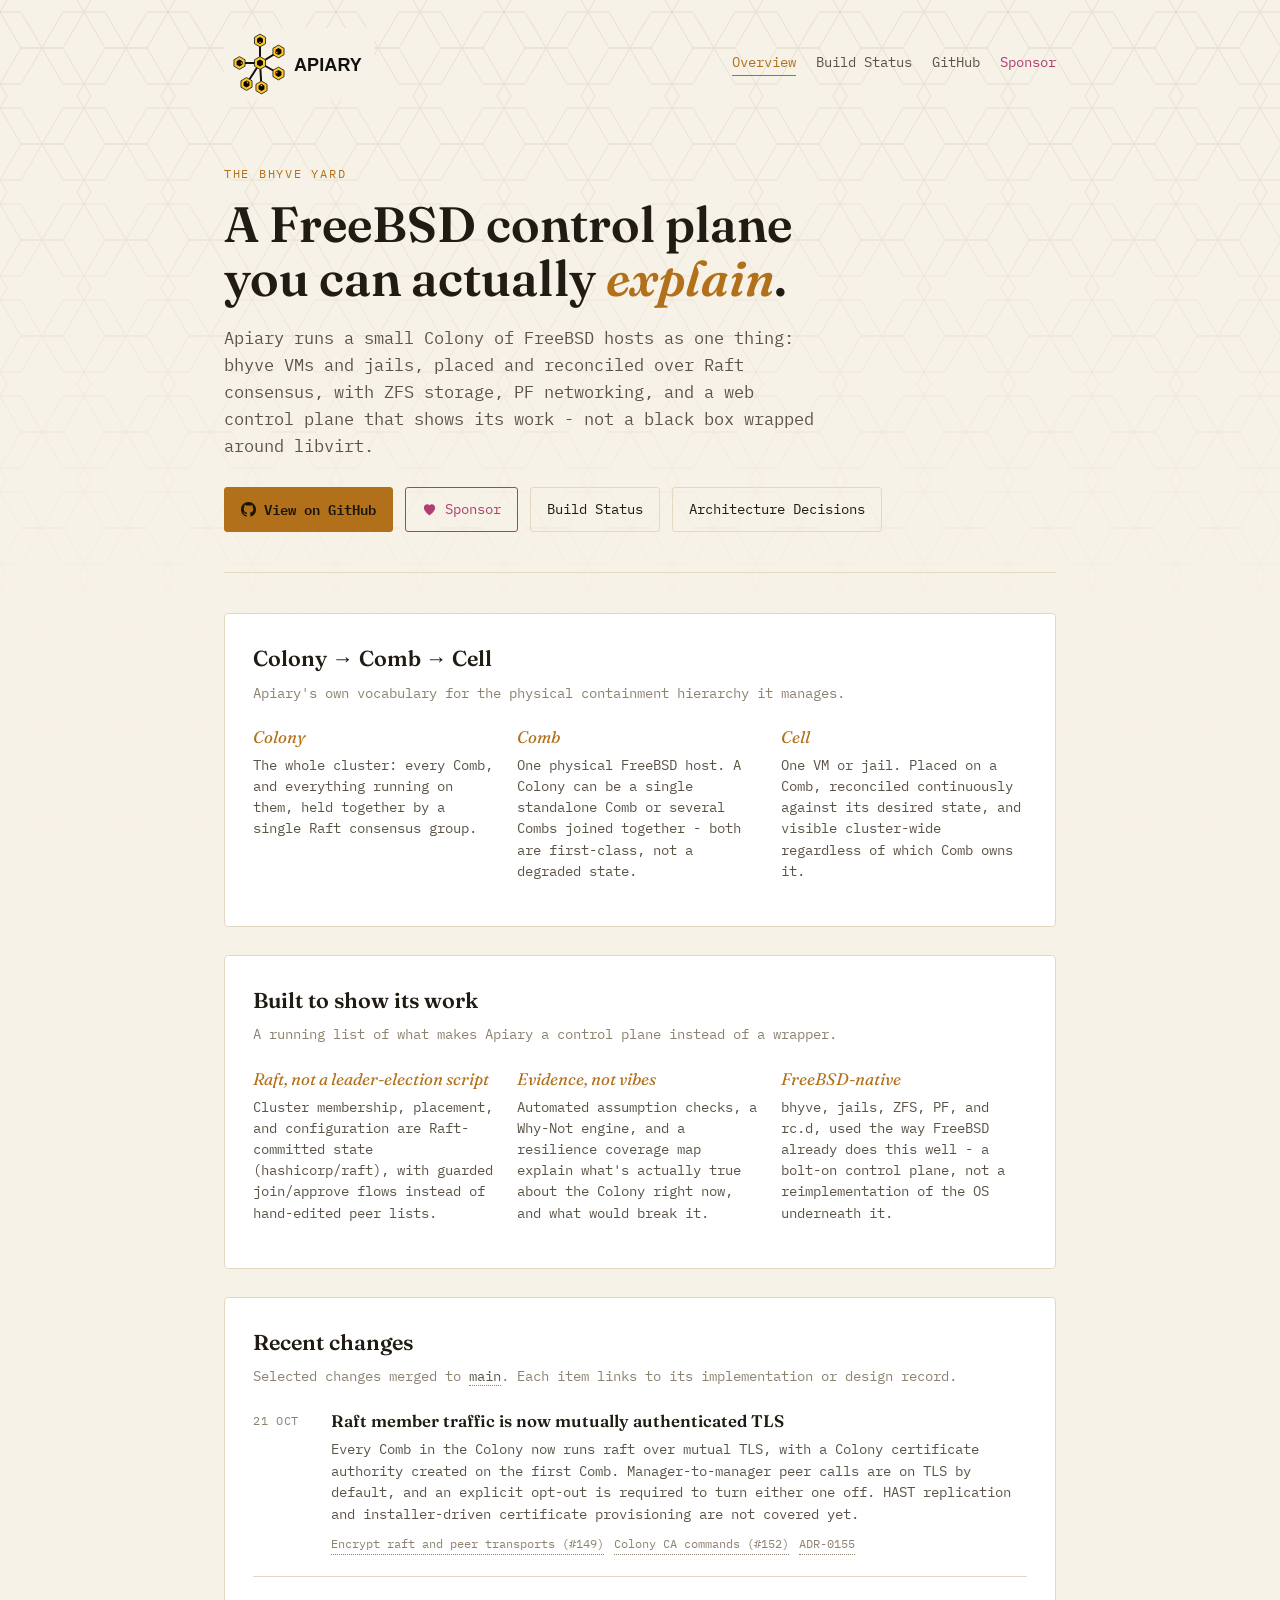
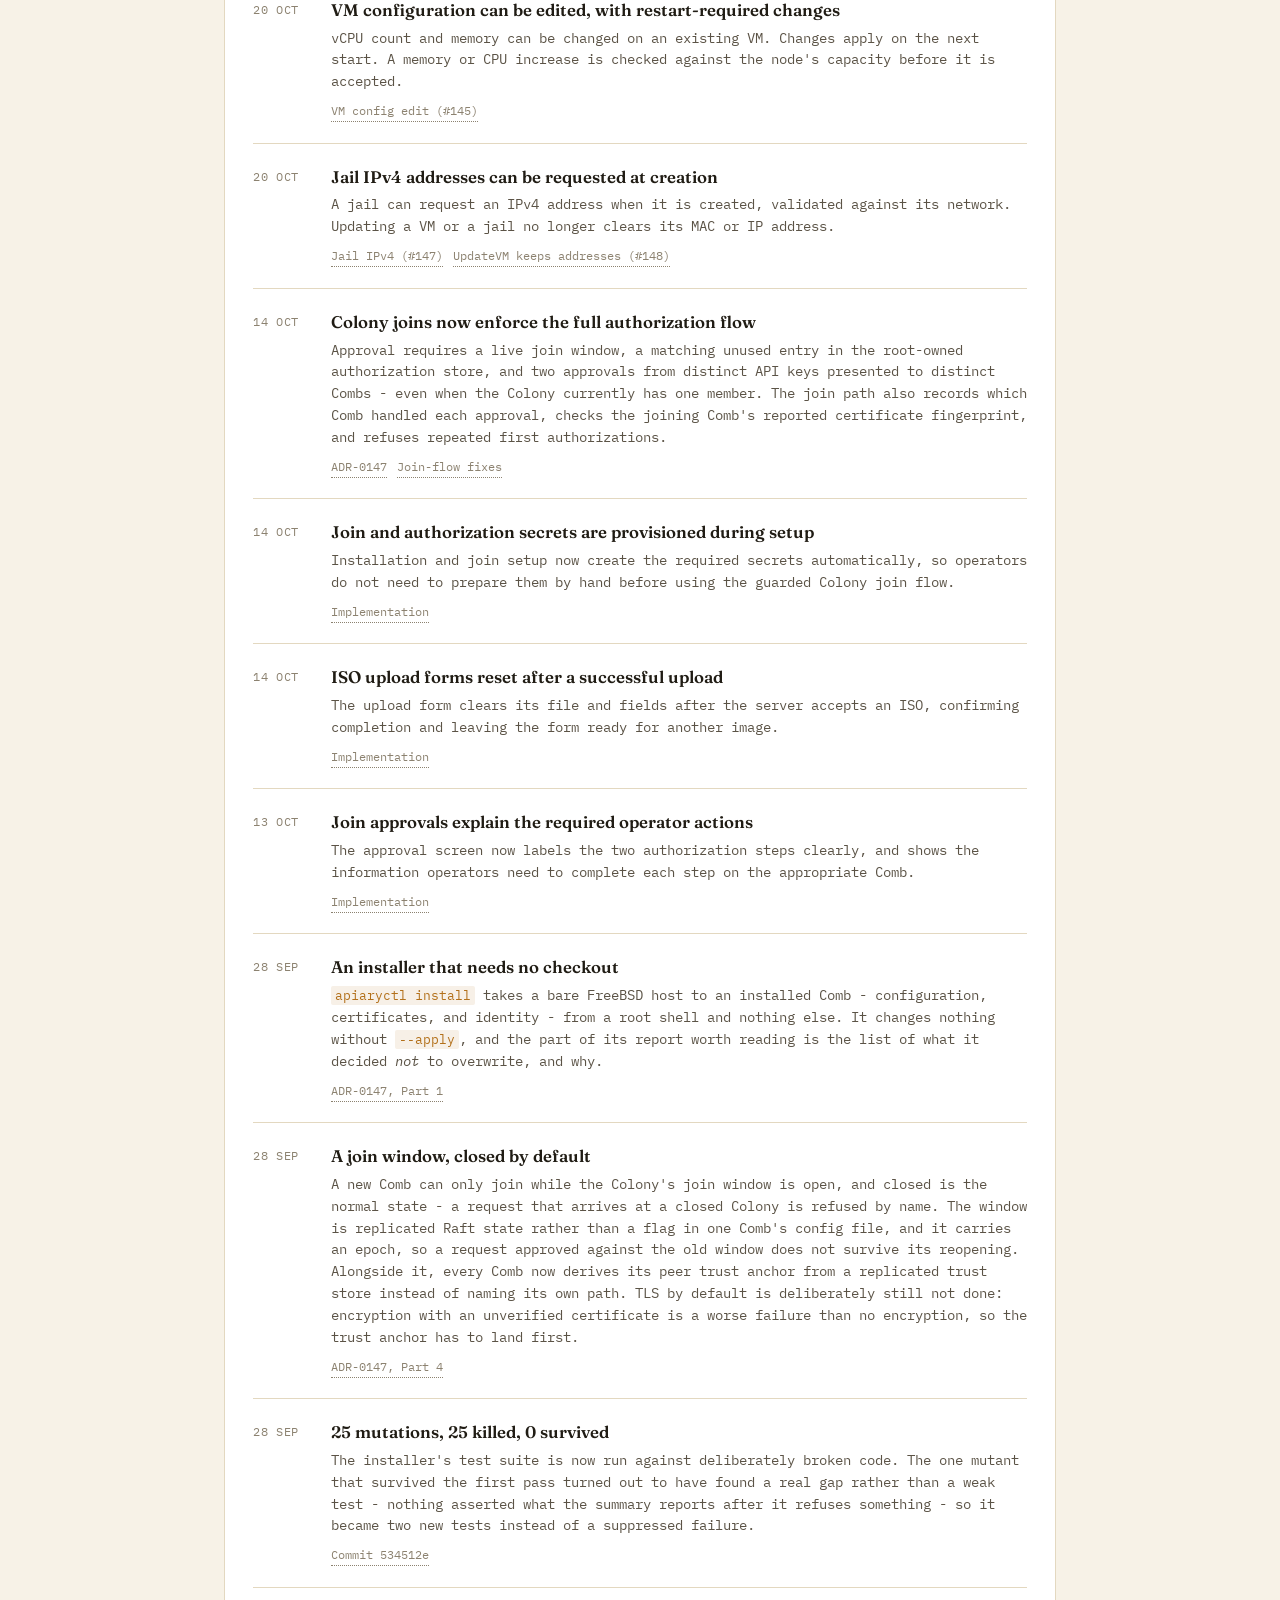
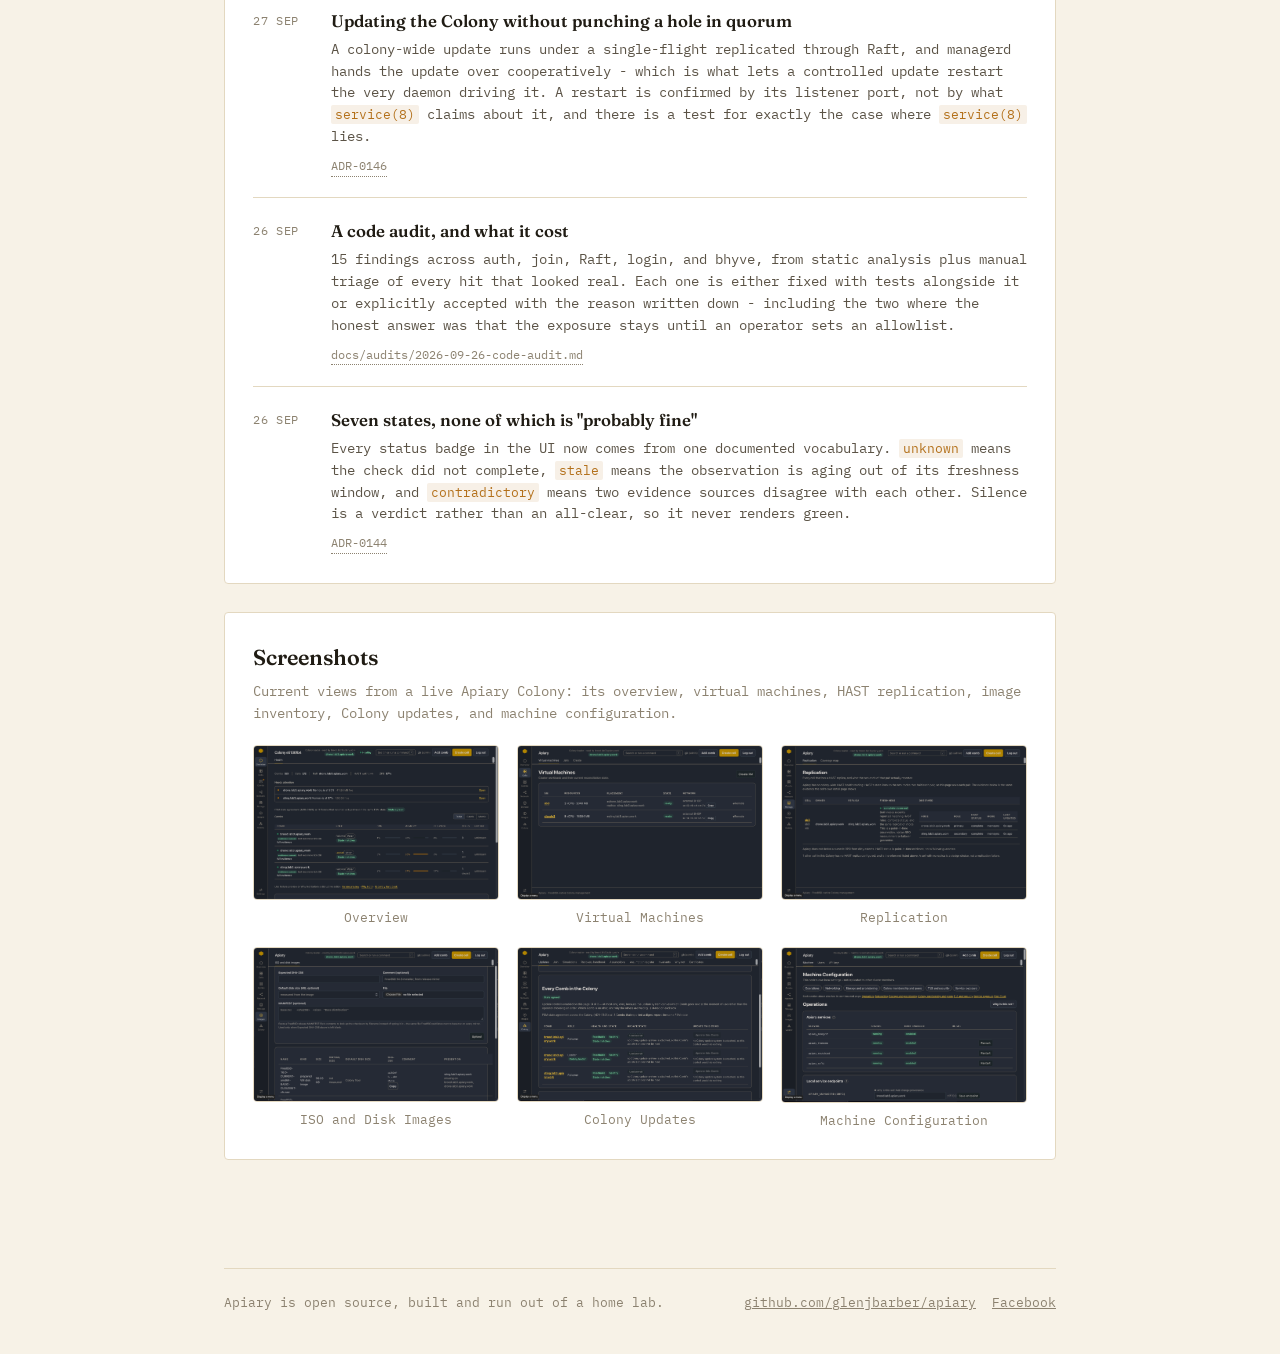
==== commit 3f3bac68: "Update site screenshots to the new Apiary web UI Replace the six old-UI screenshots with six from th" ====
--- a/index.html
+++ b/index.html
@@ -293,31 +293,25 @@
 
     <section class="panel">
       <h2>Screenshots</h2>
-      <p class="sub">Current views from a live Apiary Colony: its Command Center, automated assumption checks, operational invariants, resilience coverage map, workload wizard, and image inventory.</p>
+      <p class="sub">Current views from a live Apiary Colony: its overview, virtual machines, HAST replication, image inventory, Colony updates, and machine configuration.</p>
       <div class="shots-grid">
         <figure class="shot">
-          <button type="button" class="shot-btn" data-full="assets/screenshots/assumptions.png" data-caption="Automated Assumption Checks">
-            <img src="assets/screenshots/assumptions.png" alt="Automated Assumption Checks across a 3-node cluster, with green and attention statuses for persisted environmental observations.">
-          </button>
-          <figcaption>Automated Assumption Checks</figcaption>
-        </figure>
-        <figure class="shot">
-          <button type="button" class="shot-btn" data-full="assets/screenshots/coverage-map.png" data-caption="Resilience Coverage Map">
-            <img src="assets/screenshots/coverage-map.png" alt="Apiary's Resilience Coverage Map, listing simulated quorum, Comb failure, and network connectivity scenarios with their results.">
-          </button>
-          <figcaption>Resilience Coverage Map</figcaption>
-        </figure>
-        <figure class="shot">
-          <button type="button" class="shot-btn" data-full="assets/screenshots/command-center.png" data-caption="Command Center">
-            <img src="assets/screenshots/command-center.png" alt="Apiary's Command Center in a 3-node cluster, showing live evidence, health counts, control-plane topology, and member status.">
-          </button>
-          <figcaption>Command Center</figcaption>
-        </figure>
-        <figure class="shot">
-          <button type="button" class="shot-btn" data-full="assets/screenshots/create-workload.png" data-caption="Create workload">
-            <img src="assets/screenshots/create-workload.png" alt="The Create workload wizard's Kind step, offering a virtual machine or FreeBSD jail and showing the guided step rail.">
-          </button>
-          <figcaption>Create workload</figcaption>
+          <button type="button" class="shot-btn" data-full="assets/screenshots/overview.png" data-caption="Overview">
+            <img src="assets/screenshots/overview.png" alt="The Apiary overview for a 3-Comb Colony: a one-line status of Combs, cells, raft leader, HAST, and ZFS, a Needs attention list, and each Comb in a table with CPU, memory, and ZFS pool use.">
+          </button>
+          <figcaption>Overview</figcaption>
+        </figure>
+        <figure class="shot">
+          <button type="button" class="shot-btn" data-full="assets/screenshots/virtual-machines.png" data-caption="Virtual Machines">
+            <img src="assets/screenshots/virtual-machines.png" alt="The Virtual Machines list, showing each VM with its resources, its owning Comb and HAST replica, its state, and its network.">
+          </button>
+          <figcaption>Virtual Machines</figcaption>
+        </figure>
+        <figure class="shot">
+          <button type="button" class="shot-btn" data-full="assets/screenshots/replication.png" data-caption="Replication">
+            <img src="assets/screenshots/replication.png" alt="The Replication page, showing a HAST-replicated VM with its primary and secondary Combs, the freshness verdict, and what each end of the pair reported.">
+          </button>
+          <figcaption>Replication</figcaption>
         </figure>
         <figure class="shot">
           <button type="button" class="shot-btn" data-full="assets/screenshots/images.png" data-caption="ISO and Disk Images">
@@ -326,10 +320,16 @@
           <figcaption>ISO and Disk Images</figcaption>
         </figure>
         <figure class="shot">
-          <button type="button" class="shot-btn" data-full="assets/screenshots/invariants.png" data-caption="Operational Invariants">
-            <img src="assets/screenshots/invariants.png" alt="The Operational Invariants page in dark mode, showing live quorum-tolerance and network-route-DNS results alongside structural guarantees.">
-          </button>
-          <figcaption>Operational Invariants</figcaption>
+          <button type="button" class="shot-btn" data-full="assets/screenshots/colony-updates.png" data-caption="Colony Updates">
+            <img src="assets/screenshots/colony-updates.png" alt="The Colony Updates page, listing every Comb with its role, health, FSM state agreement, and update state.">
+          </button>
+          <figcaption>Colony Updates</figcaption>
+        </figure>
+        <figure class="shot">
+          <button type="button" class="shot-btn" data-full="assets/screenshots/machine.png" data-caption="Machine Configuration">
+            <img src="assets/screenshots/machine.png" alt="A Comb's Machine Configuration page, showing the Apiary services with their status and restart controls, and the local service endpoints.">
+          </button>
+          <figcaption>Machine Configuration</figcaption>
         </figure>
       </div>
     </section>
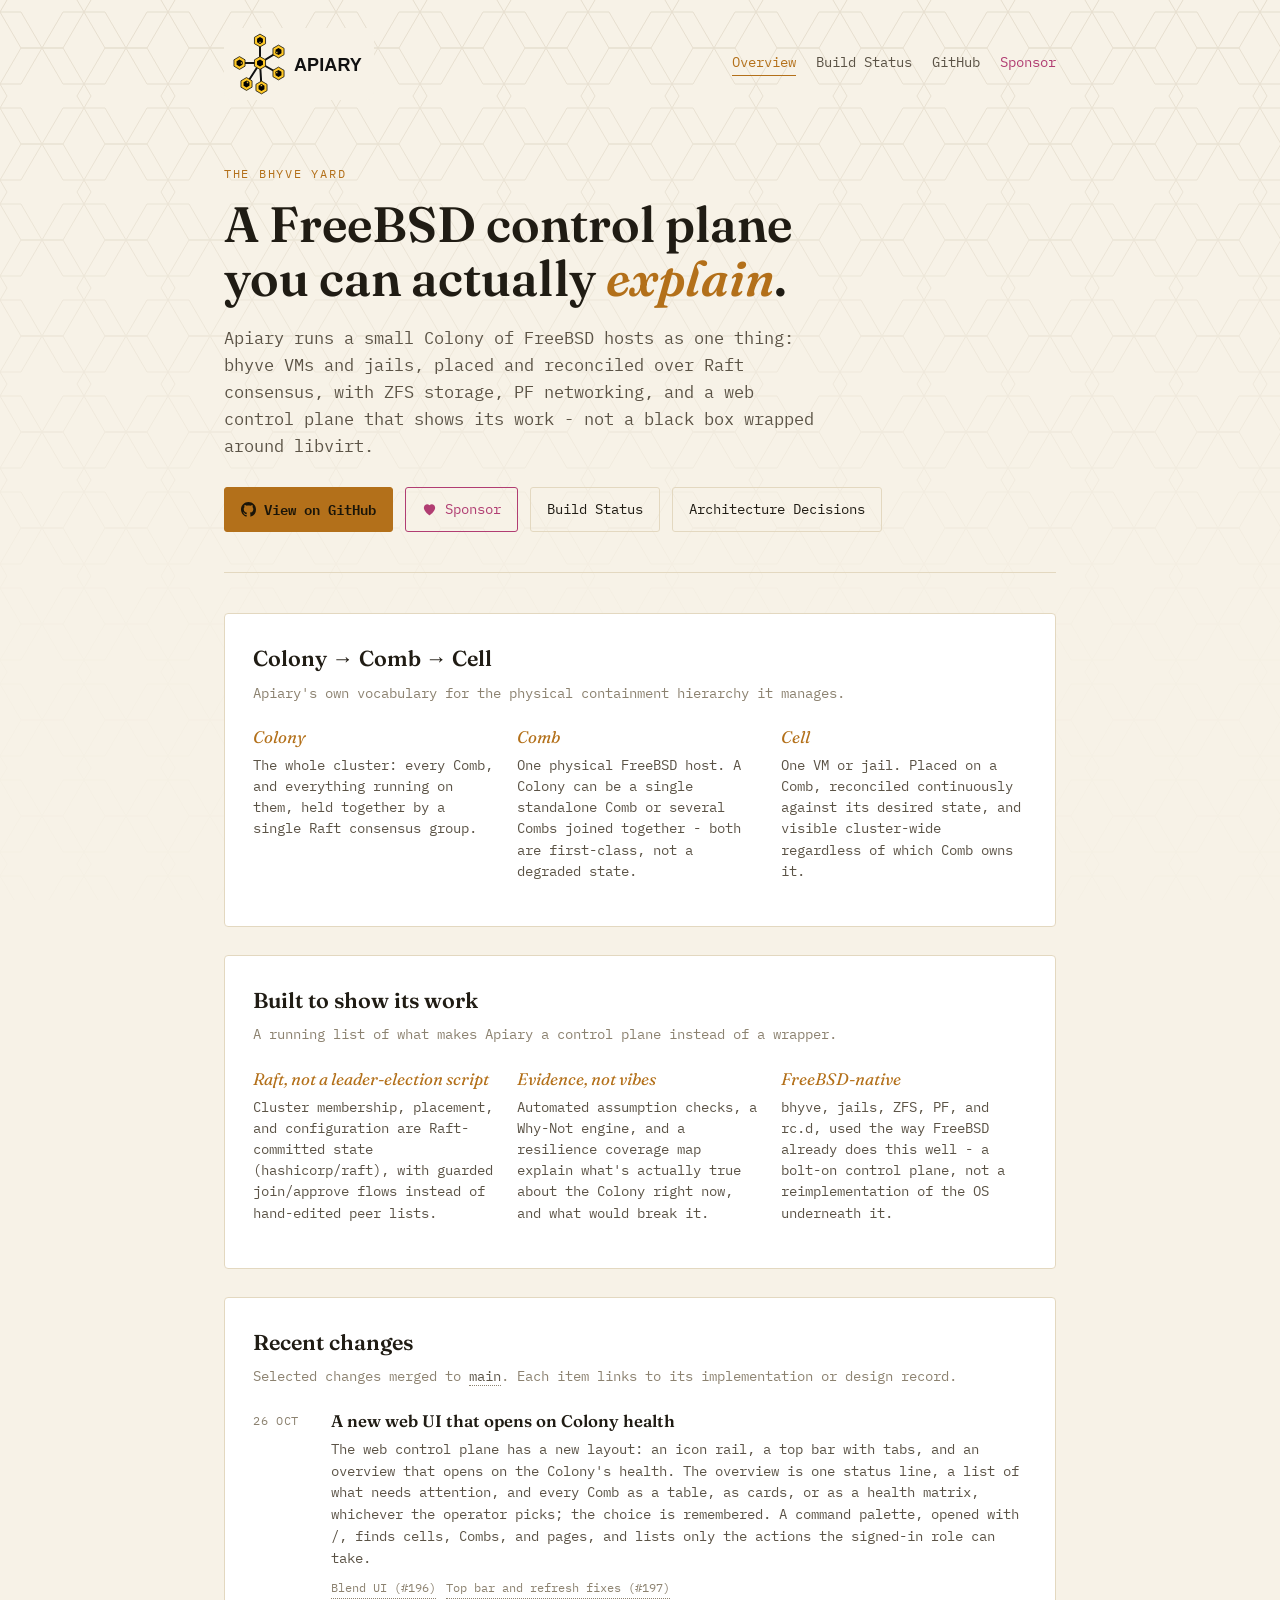
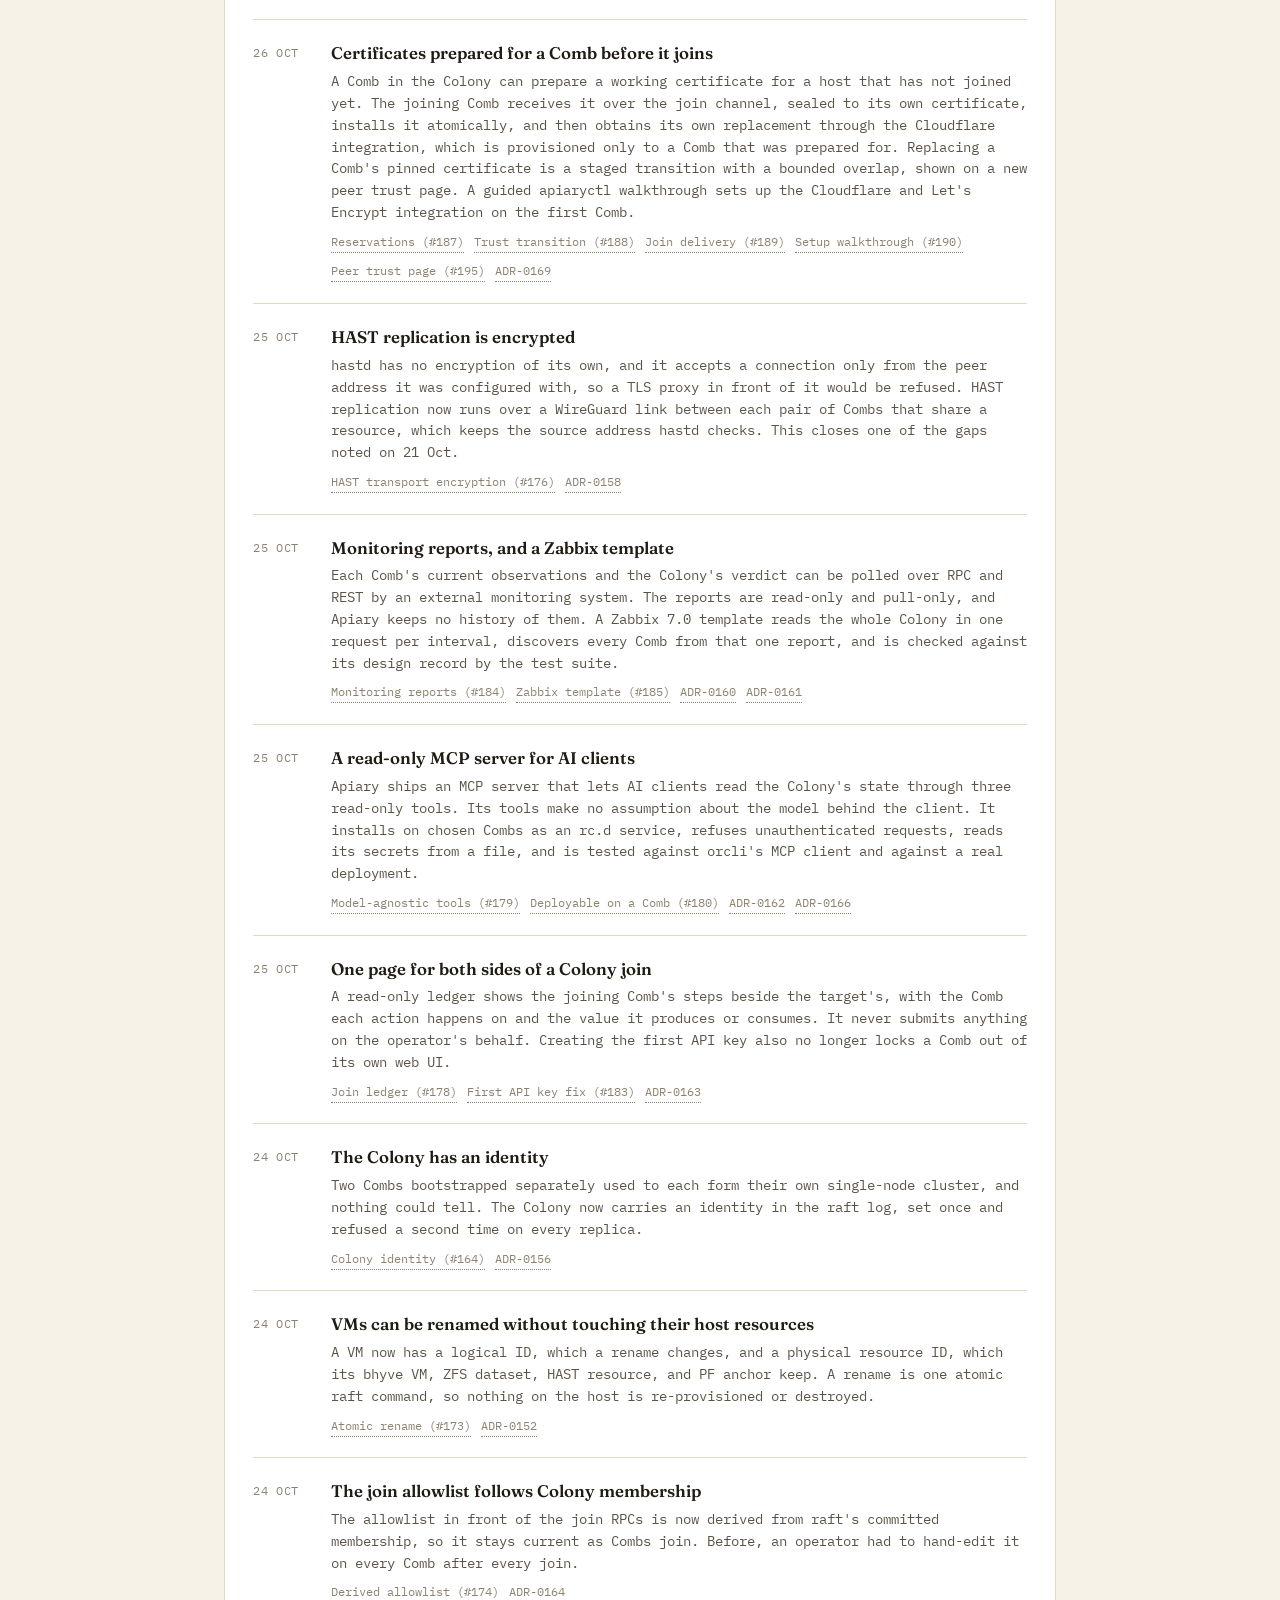
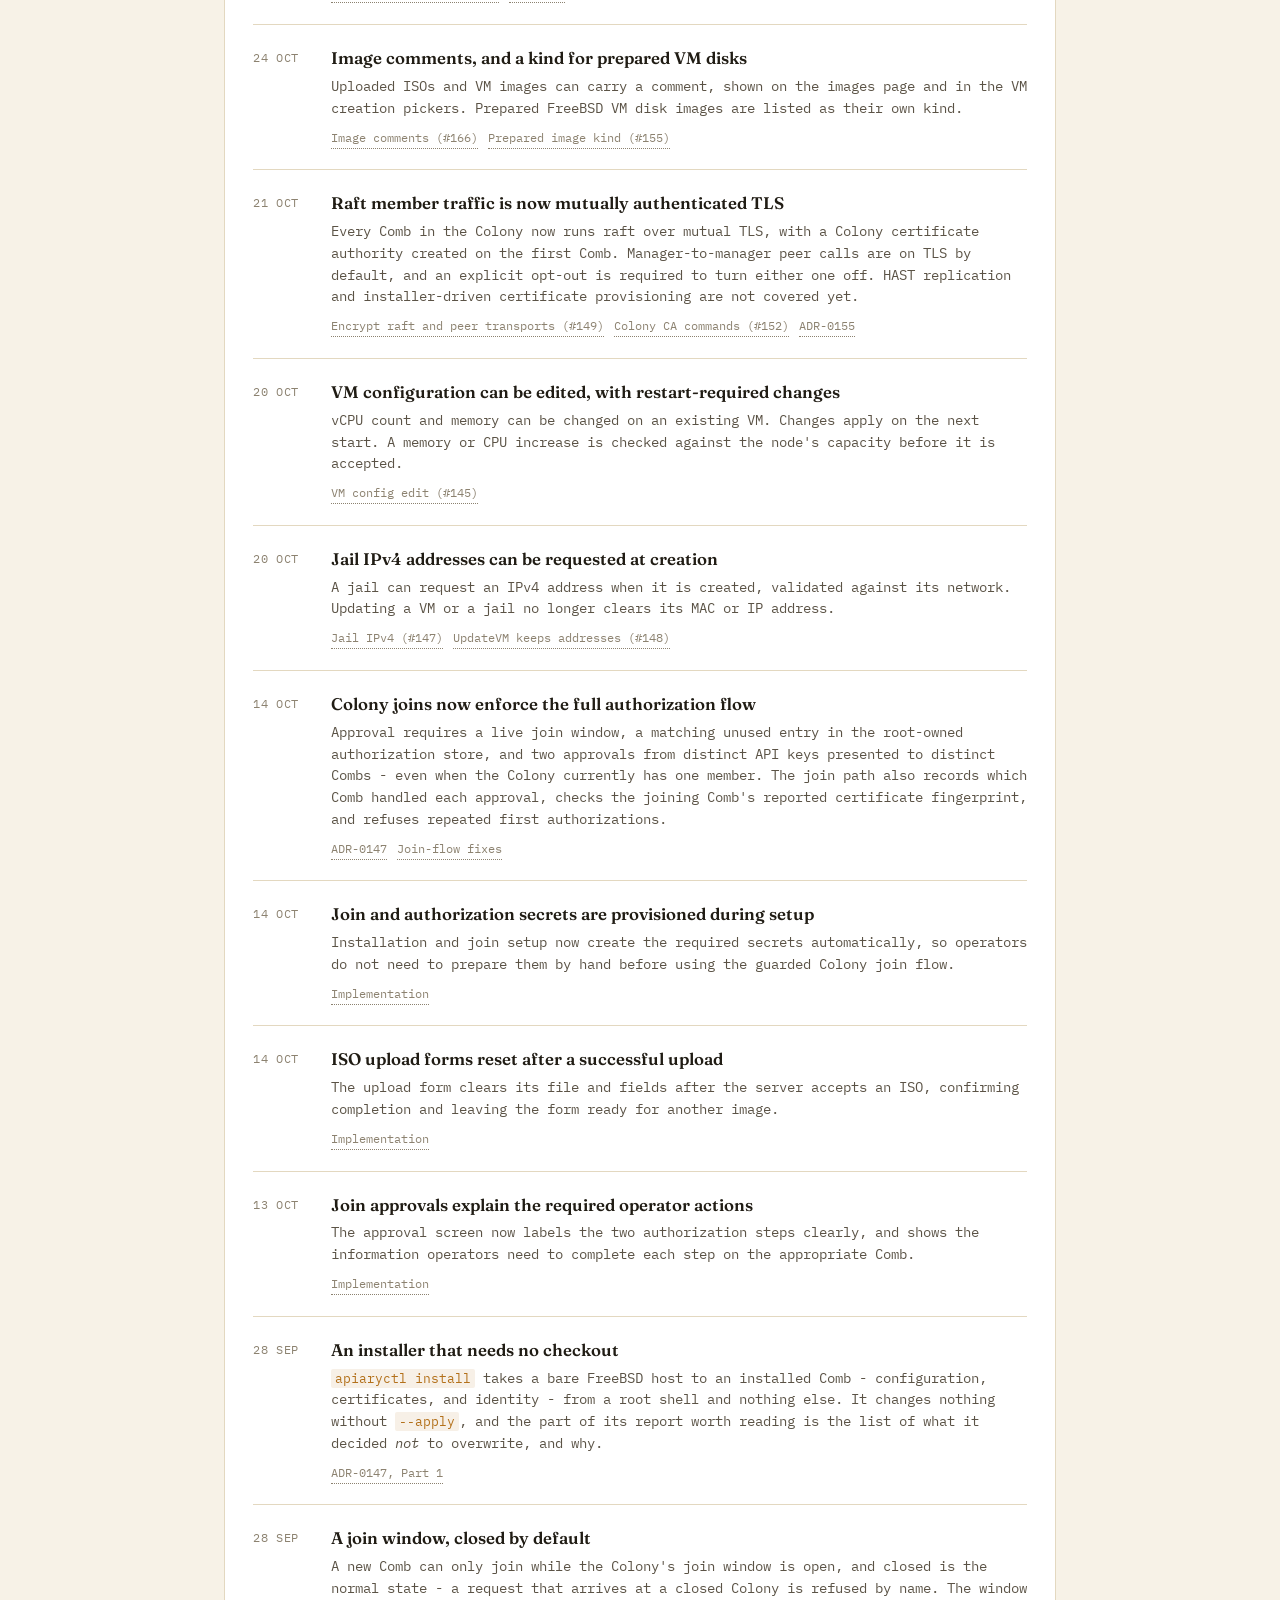
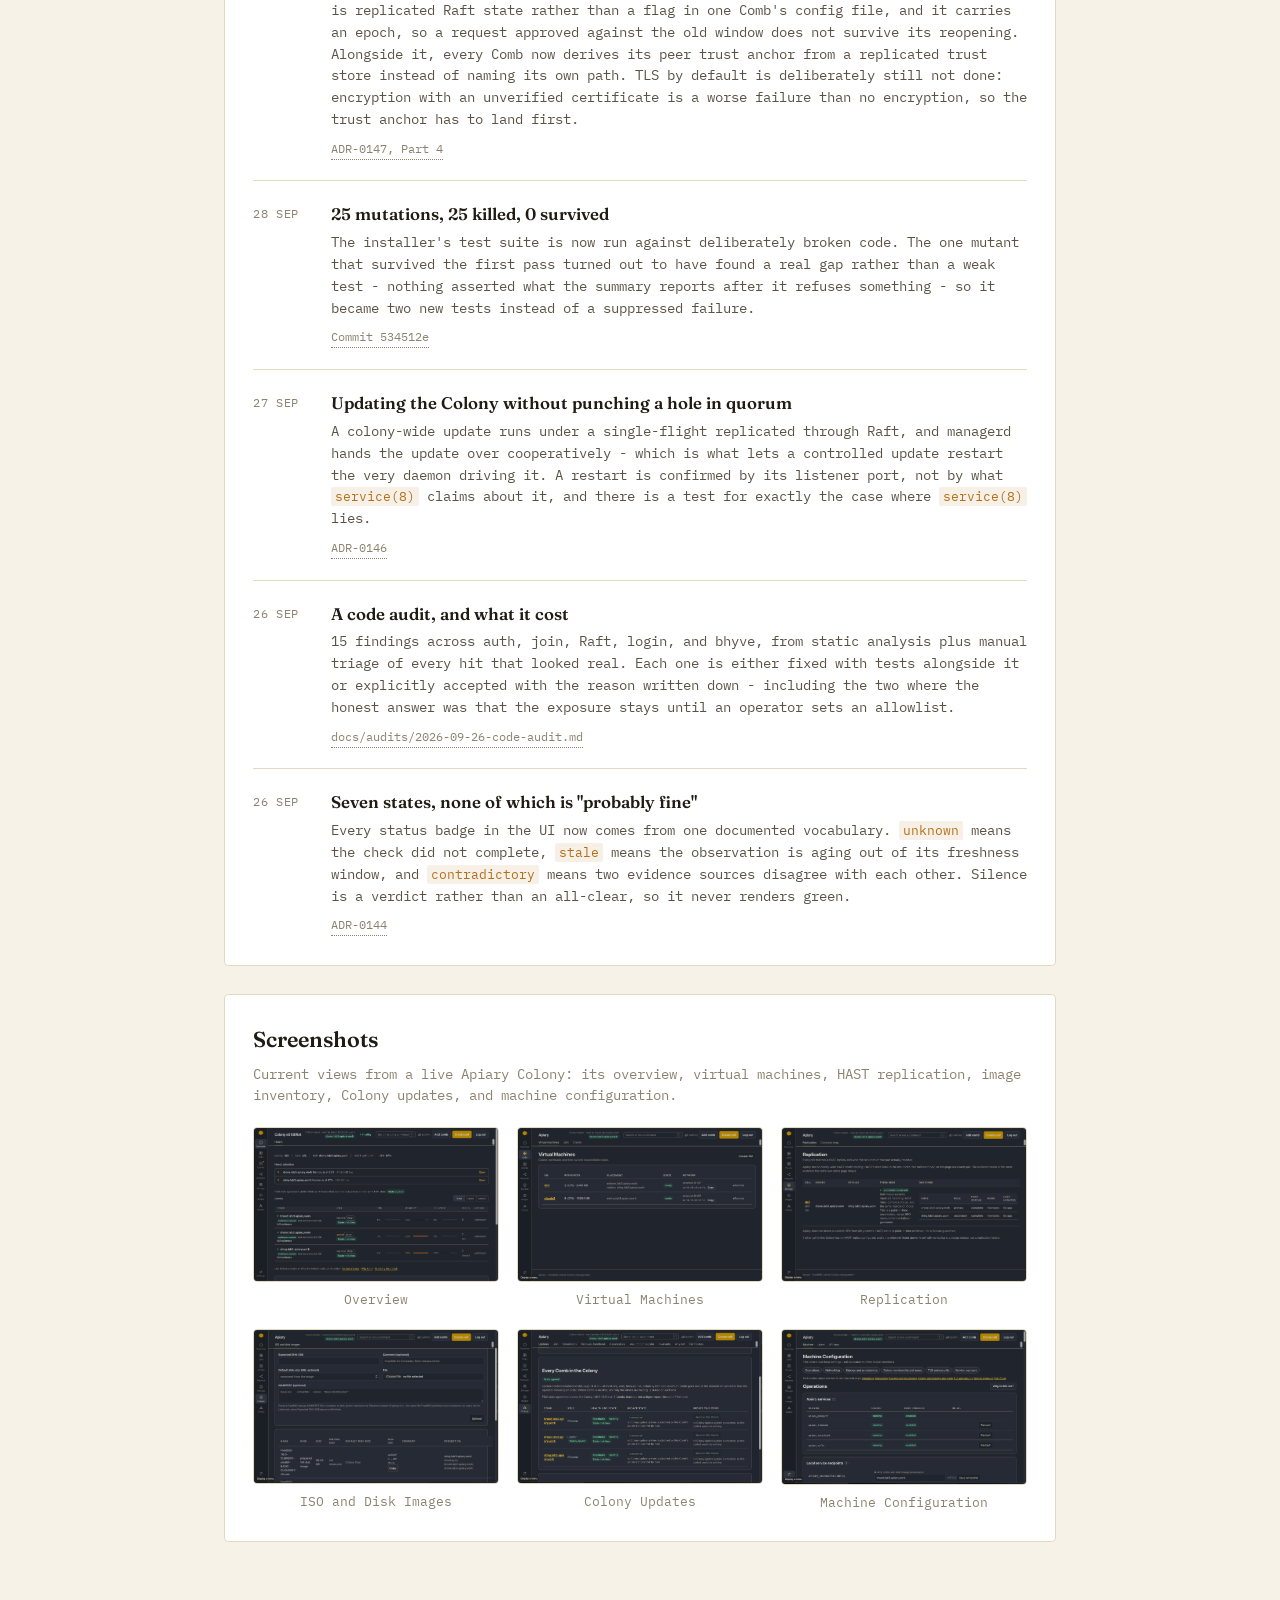
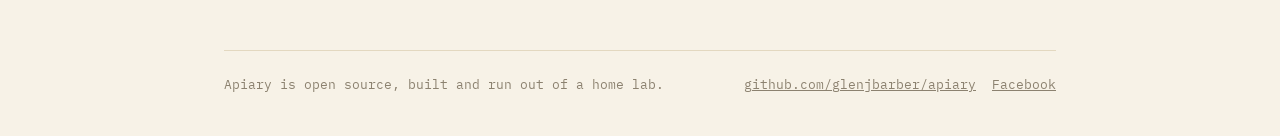
==== commit 4452ab18: "Add recent Apiary changes from 24 to 26 October Ten new entries in Recent changes, each linking its " ====
--- a/index.html
+++ b/index.html
@@ -95,6 +95,167 @@
         Each item links to its implementation or design record.
       </p>
       <ol class="recent">
+        <li>
+          <span class="when">26 Oct</span>
+          <div>
+            <h3>A new web UI that opens on Colony health</h3>
+            <p>
+              The web control plane has a new layout: an icon rail, a top bar with
+              tabs, and an overview that opens on the Colony's health. The overview
+              is one status line, a list of what needs attention, and every Comb as
+              a table, as cards, or as a health matrix, whichever the operator
+              picks; the choice is remembered. A command palette, opened with /,
+              finds cells, Combs, and pages, and lists only the actions the
+              signed-in role can take.
+            </p>
+            <a class="ref" href="https://github.com/glenjbarber/apiary/pull/196">Blend UI (#196)</a>
+            <a class="ref" href="https://github.com/glenjbarber/apiary/pull/197">Top bar and refresh fixes (#197)</a>
+          </div>
+        </li>
+        <li>
+          <span class="when">26 Oct</span>
+          <div>
+            <h3>Certificates prepared for a Comb before it joins</h3>
+            <p>
+              A Comb in the Colony can prepare a working certificate for a host that
+              has not joined yet. The joining Comb receives it over the join channel,
+              sealed to its own certificate, installs it atomically, and then
+              obtains its own replacement through the Cloudflare integration, which
+              is provisioned only to a Comb that was prepared for. Replacing a
+              Comb's pinned certificate is a staged transition with a bounded
+              overlap, shown on a new peer trust page. A guided apiaryctl
+              walkthrough sets up the Cloudflare and Let's Encrypt integration on
+              the first Comb.
+            </p>
+            <a class="ref" href="https://github.com/glenjbarber/apiary/pull/187">Reservations (#187)</a>
+            <a class="ref" href="https://github.com/glenjbarber/apiary/pull/188">Trust transition (#188)</a>
+            <a class="ref" href="https://github.com/glenjbarber/apiary/pull/189">Join delivery (#189)</a>
+            <a class="ref" href="https://github.com/glenjbarber/apiary/pull/190">Setup walkthrough (#190)</a>
+            <a class="ref" href="https://github.com/glenjbarber/apiary/pull/195">Peer trust page (#195)</a>
+            <a class="ref" href="https://github.com/glenjbarber/apiary/blob/main/docs/adr/0169-prepared-certificate-reservations.md">ADR-0169</a>
+          </div>
+        </li>
+        <li>
+          <span class="when">25 Oct</span>
+          <div>
+            <h3>HAST replication is encrypted</h3>
+            <p>
+              hastd has no encryption of its own, and it accepts a connection only
+              from the peer address it was configured with, so a TLS proxy in front
+              of it would be refused. HAST replication now runs over a WireGuard
+              link between each pair of Combs that share a resource, which keeps the
+              source address hastd checks. This closes one of the gaps noted on
+              21 Oct.
+            </p>
+            <a class="ref" href="https://github.com/glenjbarber/apiary/pull/176">HAST transport encryption (#176)</a>
+            <a class="ref" href="https://github.com/glenjbarber/apiary/blob/main/docs/adr/0158-hast-transport-tls.md">ADR-0158</a>
+          </div>
+        </li>
+        <li>
+          <span class="when">25 Oct</span>
+          <div>
+            <h3>Monitoring reports, and a Zabbix template</h3>
+            <p>
+              Each Comb's current observations and the Colony's verdict can be
+              polled over RPC and REST by an external monitoring system. The reports
+              are read-only and pull-only, and Apiary keeps no history of them. A
+              Zabbix 7.0 template reads the whole Colony in one request per
+              interval, discovers every Comb from that one report, and is checked
+              against its design record by the test suite.
+            </p>
+            <a class="ref" href="https://github.com/glenjbarber/apiary/pull/184">Monitoring reports (#184)</a>
+            <a class="ref" href="https://github.com/glenjbarber/apiary/pull/185">Zabbix template (#185)</a>
+            <a class="ref" href="https://github.com/glenjbarber/apiary/blob/main/docs/adr/0160-native-monitoring-api.md">ADR-0160</a>
+            <a class="ref" href="https://github.com/glenjbarber/apiary/blob/main/docs/adr/0161-zabbix-monitoring-integration.md">ADR-0161</a>
+          </div>
+        </li>
+        <li>
+          <span class="when">25 Oct</span>
+          <div>
+            <h3>A read-only MCP server for AI clients</h3>
+            <p>
+              Apiary ships an MCP server that lets AI clients read the Colony's
+              state through three read-only tools. Its tools make no assumption
+              about the model behind the client. It installs on chosen Combs as an
+              rc.d service, refuses unauthenticated requests, reads its secrets from
+              a file, and is tested against orcli's MCP client and against a real
+              deployment.
+            </p>
+            <a class="ref" href="https://github.com/glenjbarber/apiary/pull/179">Model-agnostic tools (#179)</a>
+            <a class="ref" href="https://github.com/glenjbarber/apiary/pull/180">Deployable on a Comb (#180)</a>
+            <a class="ref" href="https://github.com/glenjbarber/apiary/blob/main/docs/adr/0162-apiary-mcp-server.md">ADR-0162</a>
+            <a class="ref" href="https://github.com/glenjbarber/apiary/blob/main/docs/adr/0166-model-agnostic-mcp-tool-surface.md">ADR-0166</a>
+          </div>
+        </li>
+        <li>
+          <span class="when">25 Oct</span>
+          <div>
+            <h3>One page for both sides of a Colony join</h3>
+            <p>
+              A read-only ledger shows the joining Comb's steps beside the target's,
+              with the Comb each action happens on and the value it produces or
+              consumes. It never submits anything on the operator's behalf. Creating
+              the first API key also no longer locks a Comb out of its own web UI.
+            </p>
+            <a class="ref" href="https://github.com/glenjbarber/apiary/pull/178">Join ledger (#178)</a>
+            <a class="ref" href="https://github.com/glenjbarber/apiary/pull/183">First API key fix (#183)</a>
+            <a class="ref" href="https://github.com/glenjbarber/apiary/blob/main/docs/adr/0163-guided-colony-join-flow.md">ADR-0163</a>
+          </div>
+        </li>
+        <li>
+          <span class="when">24 Oct</span>
+          <div>
+            <h3>The Colony has an identity</h3>
+            <p>
+              Two Combs bootstrapped separately used to each form their own
+              single-node cluster, and nothing could tell. The Colony now carries an
+              identity in the raft log, set once and refused a second time on every
+              replica.
+            </p>
+            <a class="ref" href="https://github.com/glenjbarber/apiary/pull/164">Colony identity (#164)</a>
+            <a class="ref" href="https://github.com/glenjbarber/apiary/blob/main/docs/adr/0156-colony-consensus-protocol.md">ADR-0156</a>
+          </div>
+        </li>
+        <li>
+          <span class="when">24 Oct</span>
+          <div>
+            <h3>VMs can be renamed without touching their host resources</h3>
+            <p>
+              A VM now has a logical ID, which a rename changes, and a physical
+              resource ID, which its bhyve VM, ZFS dataset, HAST resource, and PF
+              anchor keep. A rename is one atomic raft command, so nothing on the
+              host is re-provisioned or destroyed.
+            </p>
+            <a class="ref" href="https://github.com/glenjbarber/apiary/pull/173">Atomic rename (#173)</a>
+            <a class="ref" href="https://github.com/glenjbarber/apiary/blob/main/docs/adr/0152-atomic-vm-identity-rename.md">ADR-0152</a>
+          </div>
+        </li>
+        <li>
+          <span class="when">24 Oct</span>
+          <div>
+            <h3>The join allowlist follows Colony membership</h3>
+            <p>
+              The allowlist in front of the join RPCs is now derived from raft's
+              committed membership, so it stays current as Combs join. Before, an
+              operator had to hand-edit it on every Comb after every join.
+            </p>
+            <a class="ref" href="https://github.com/glenjbarber/apiary/pull/174">Derived allowlist (#174)</a>
+            <a class="ref" href="https://github.com/glenjbarber/apiary/blob/main/docs/adr/0164-peer-allowlist-membership-derivation.md">ADR-0164</a>
+          </div>
+        </li>
+        <li>
+          <span class="when">24 Oct</span>
+          <div>
+            <h3>Image comments, and a kind for prepared VM disks</h3>
+            <p>
+              Uploaded ISOs and VM images can carry a comment, shown on the images
+              page and in the VM creation pickers. Prepared FreeBSD VM disk images
+              are listed as their own kind.
+            </p>
+            <a class="ref" href="https://github.com/glenjbarber/apiary/pull/166">Image comments (#166)</a>
+            <a class="ref" href="https://github.com/glenjbarber/apiary/pull/155">Prepared image kind (#155)</a>
+          </div>
+        </li>
         <li>
           <span class="when">21 Oct</span>
           <div>
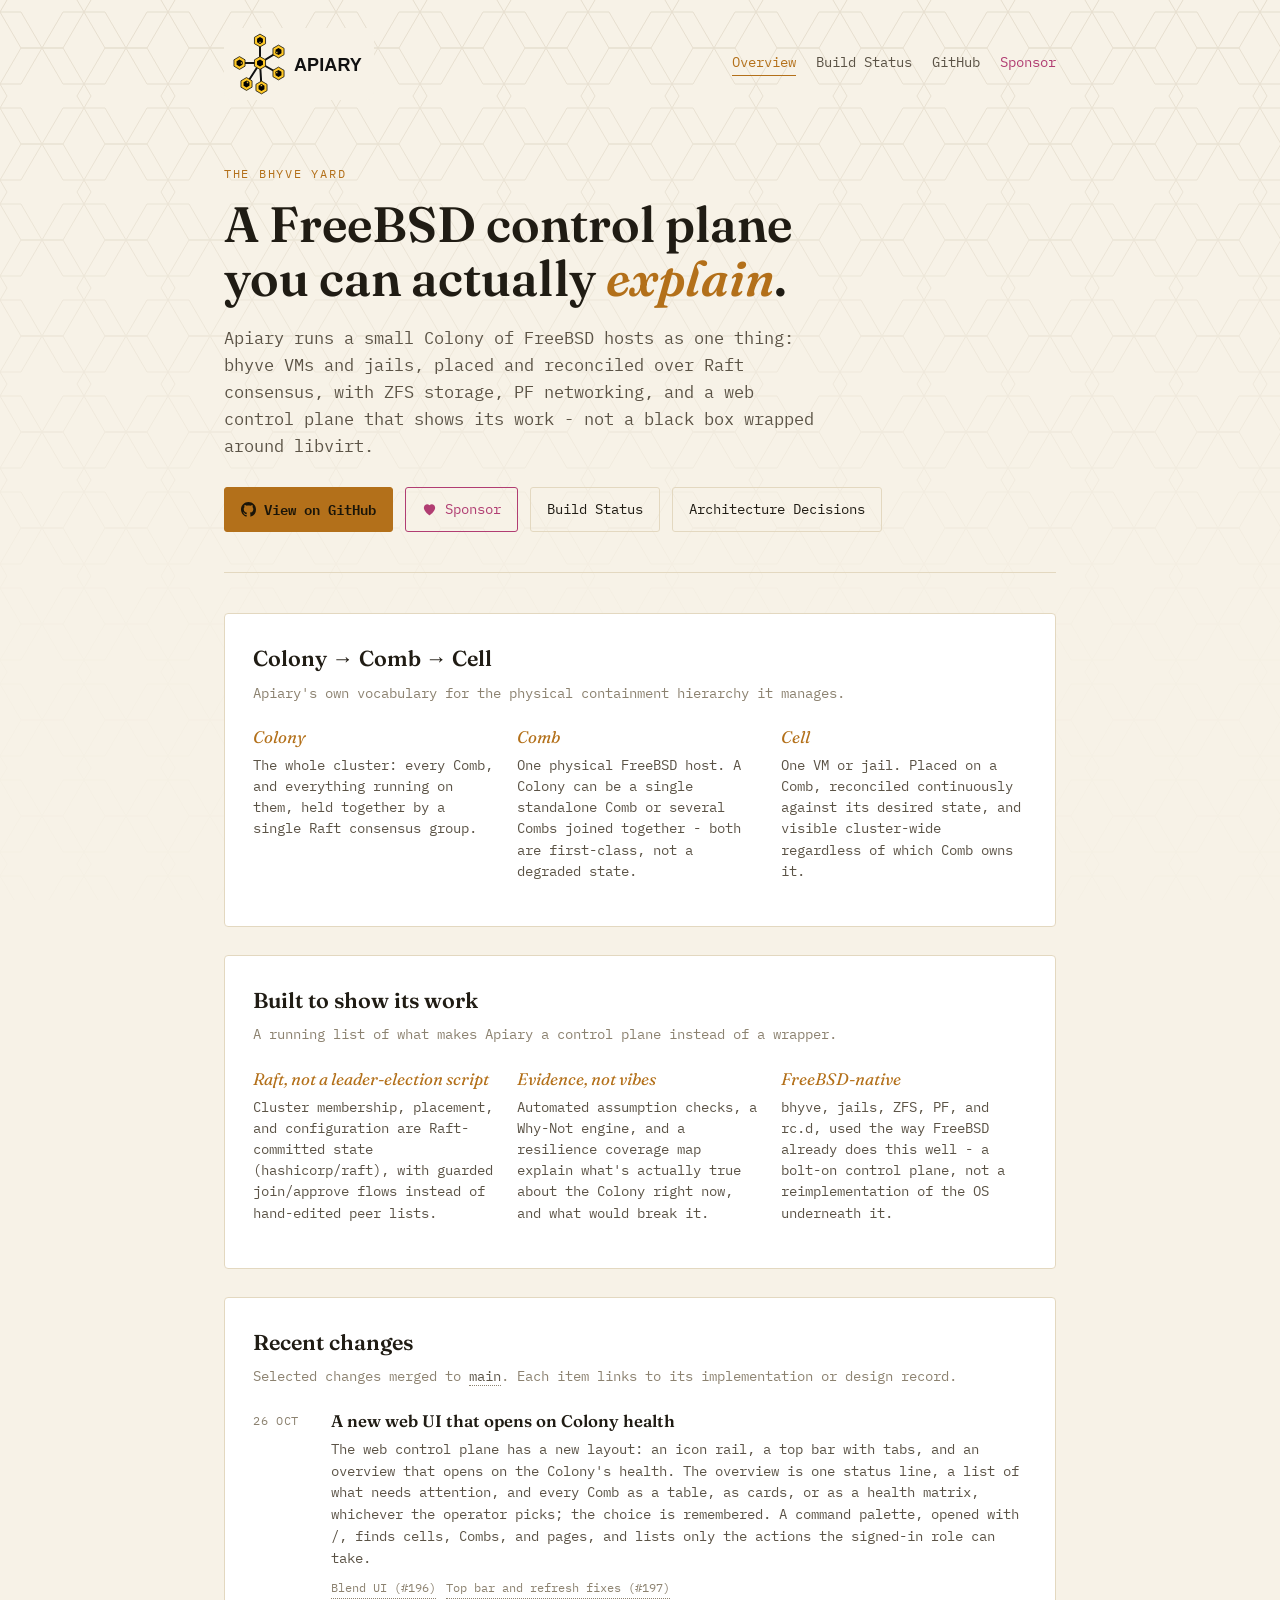
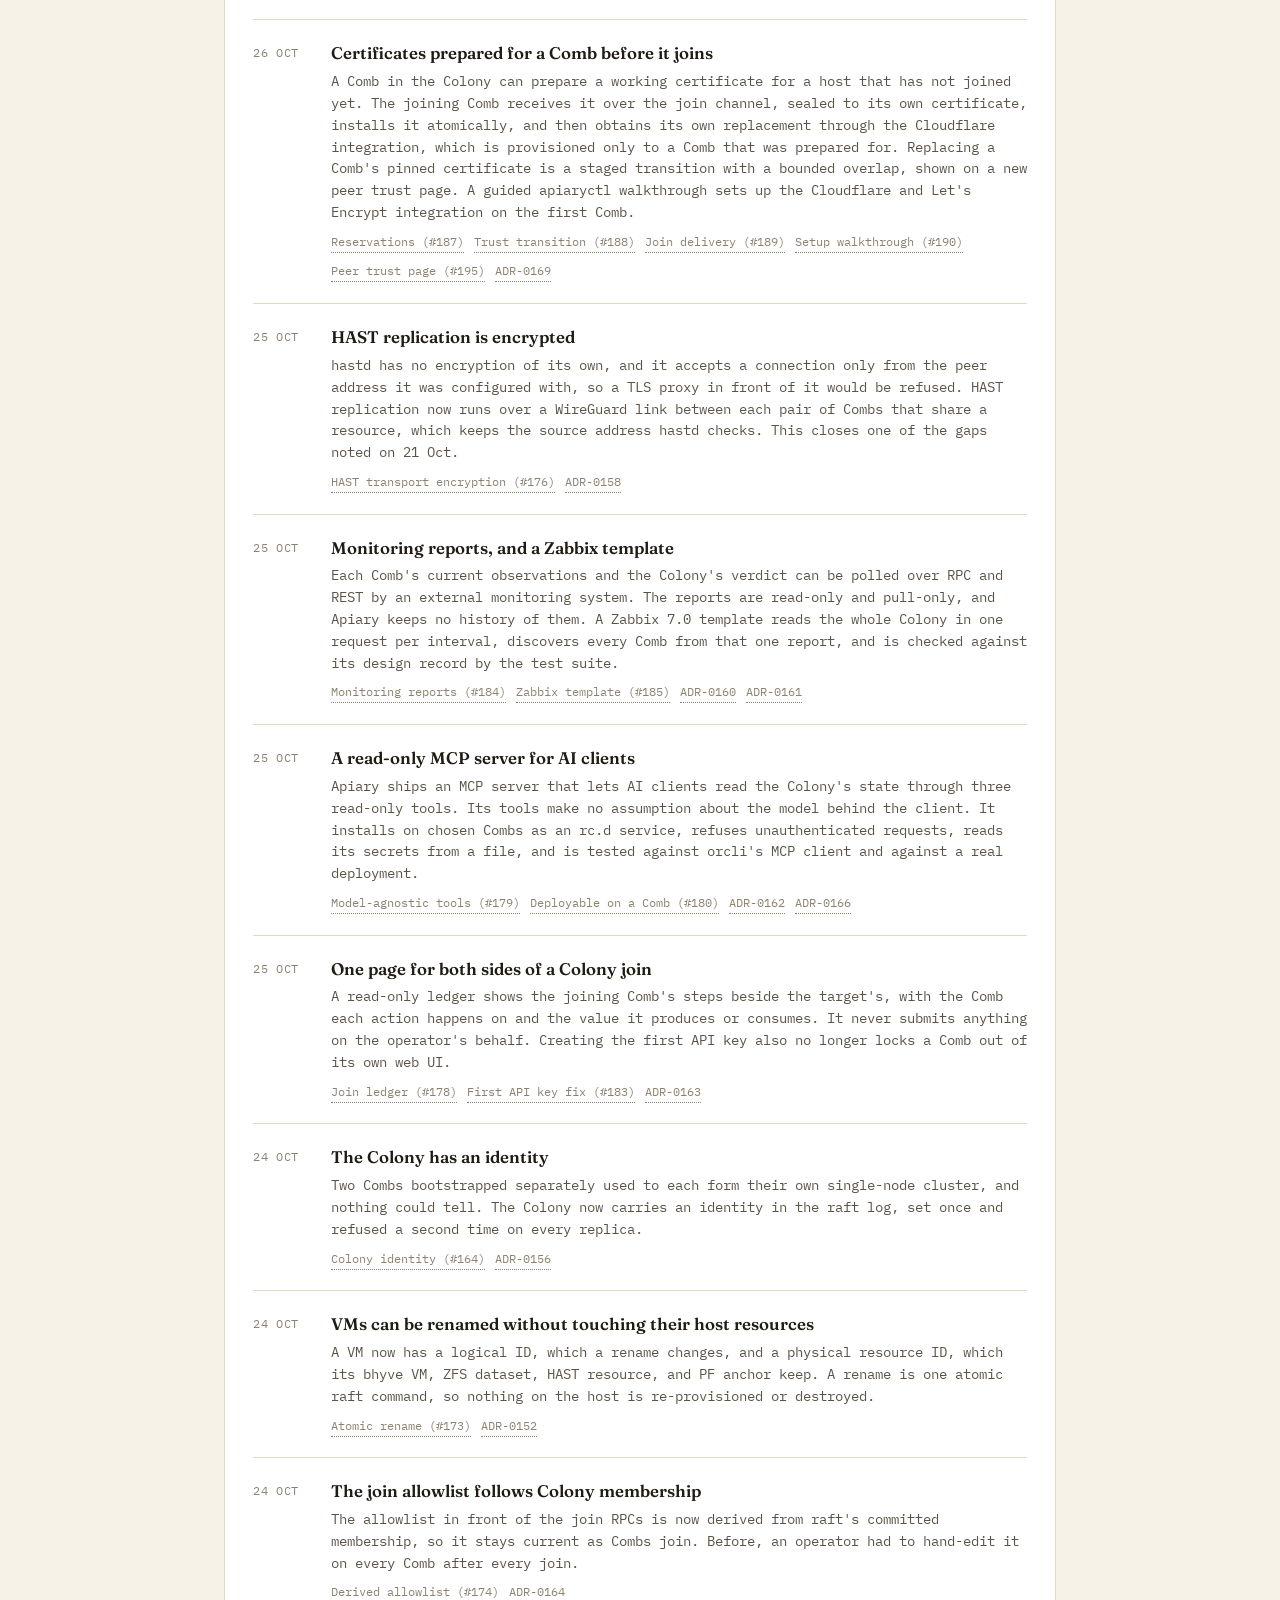
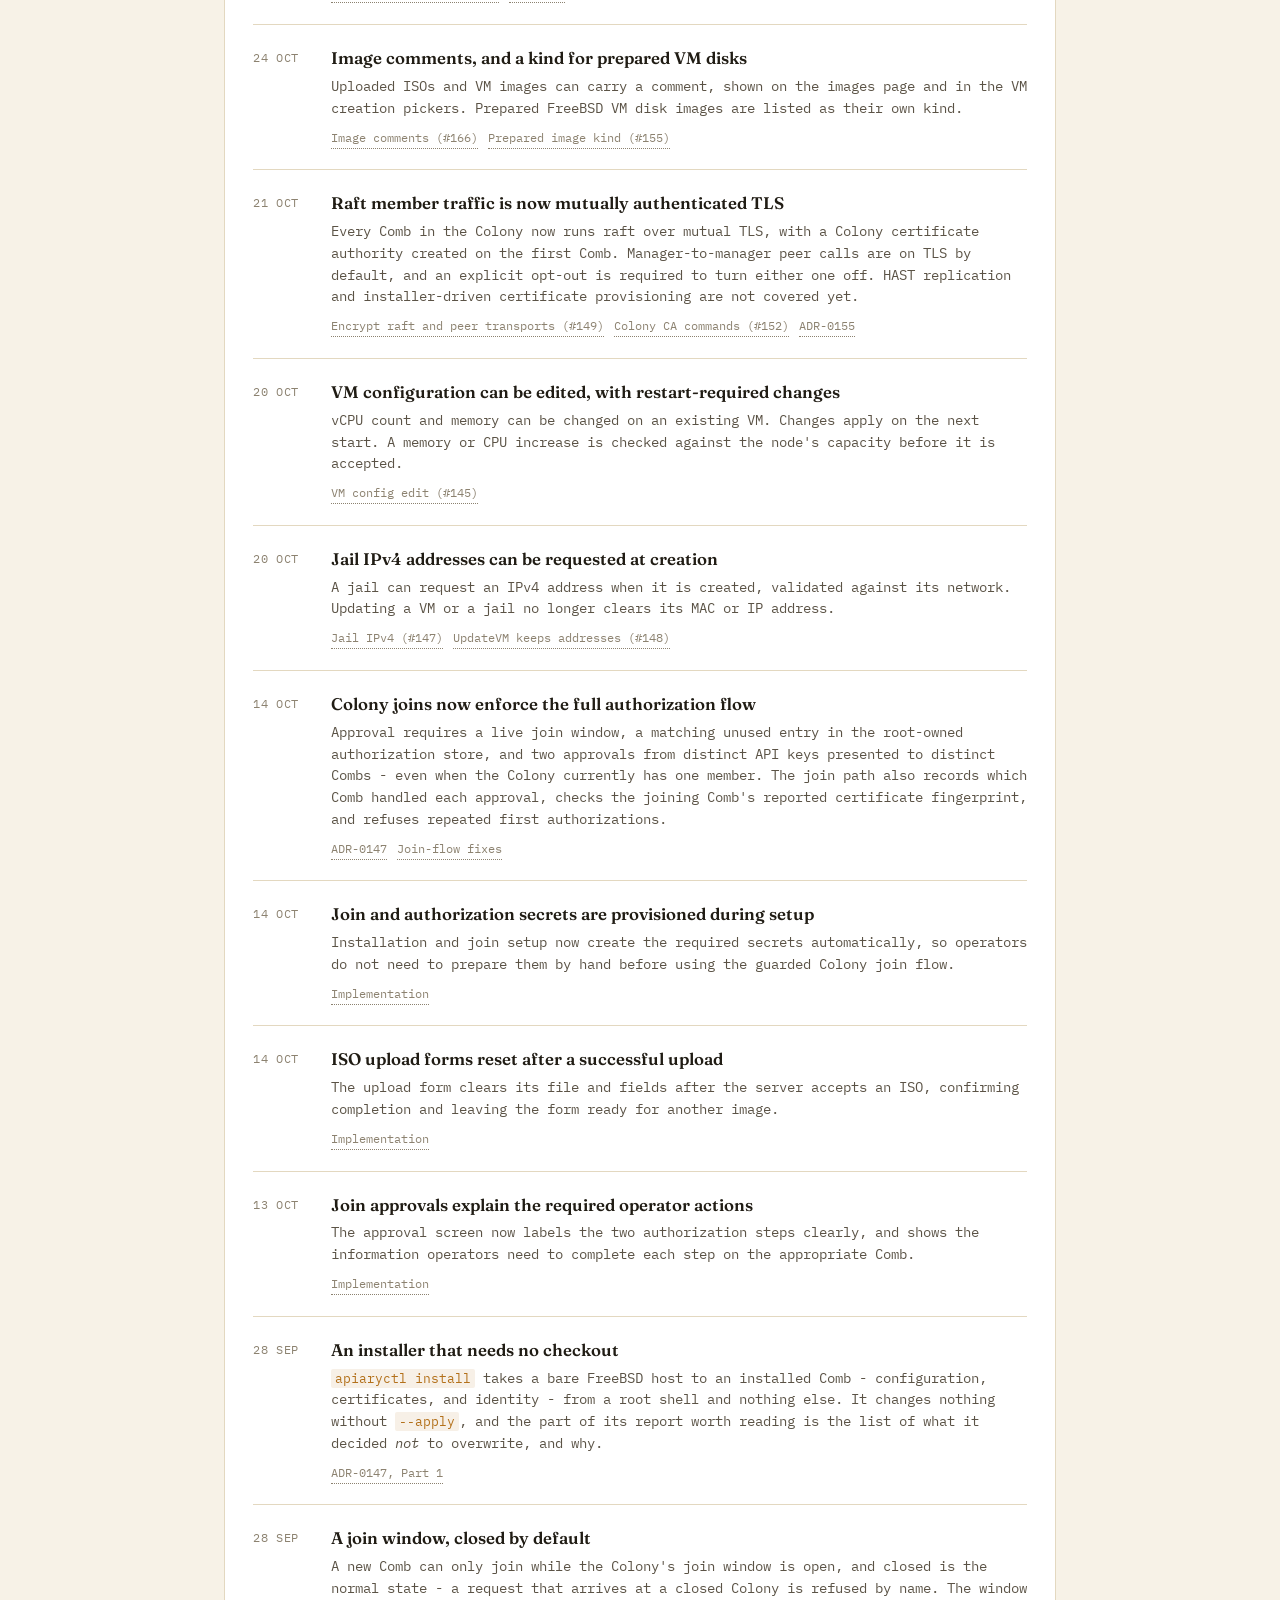
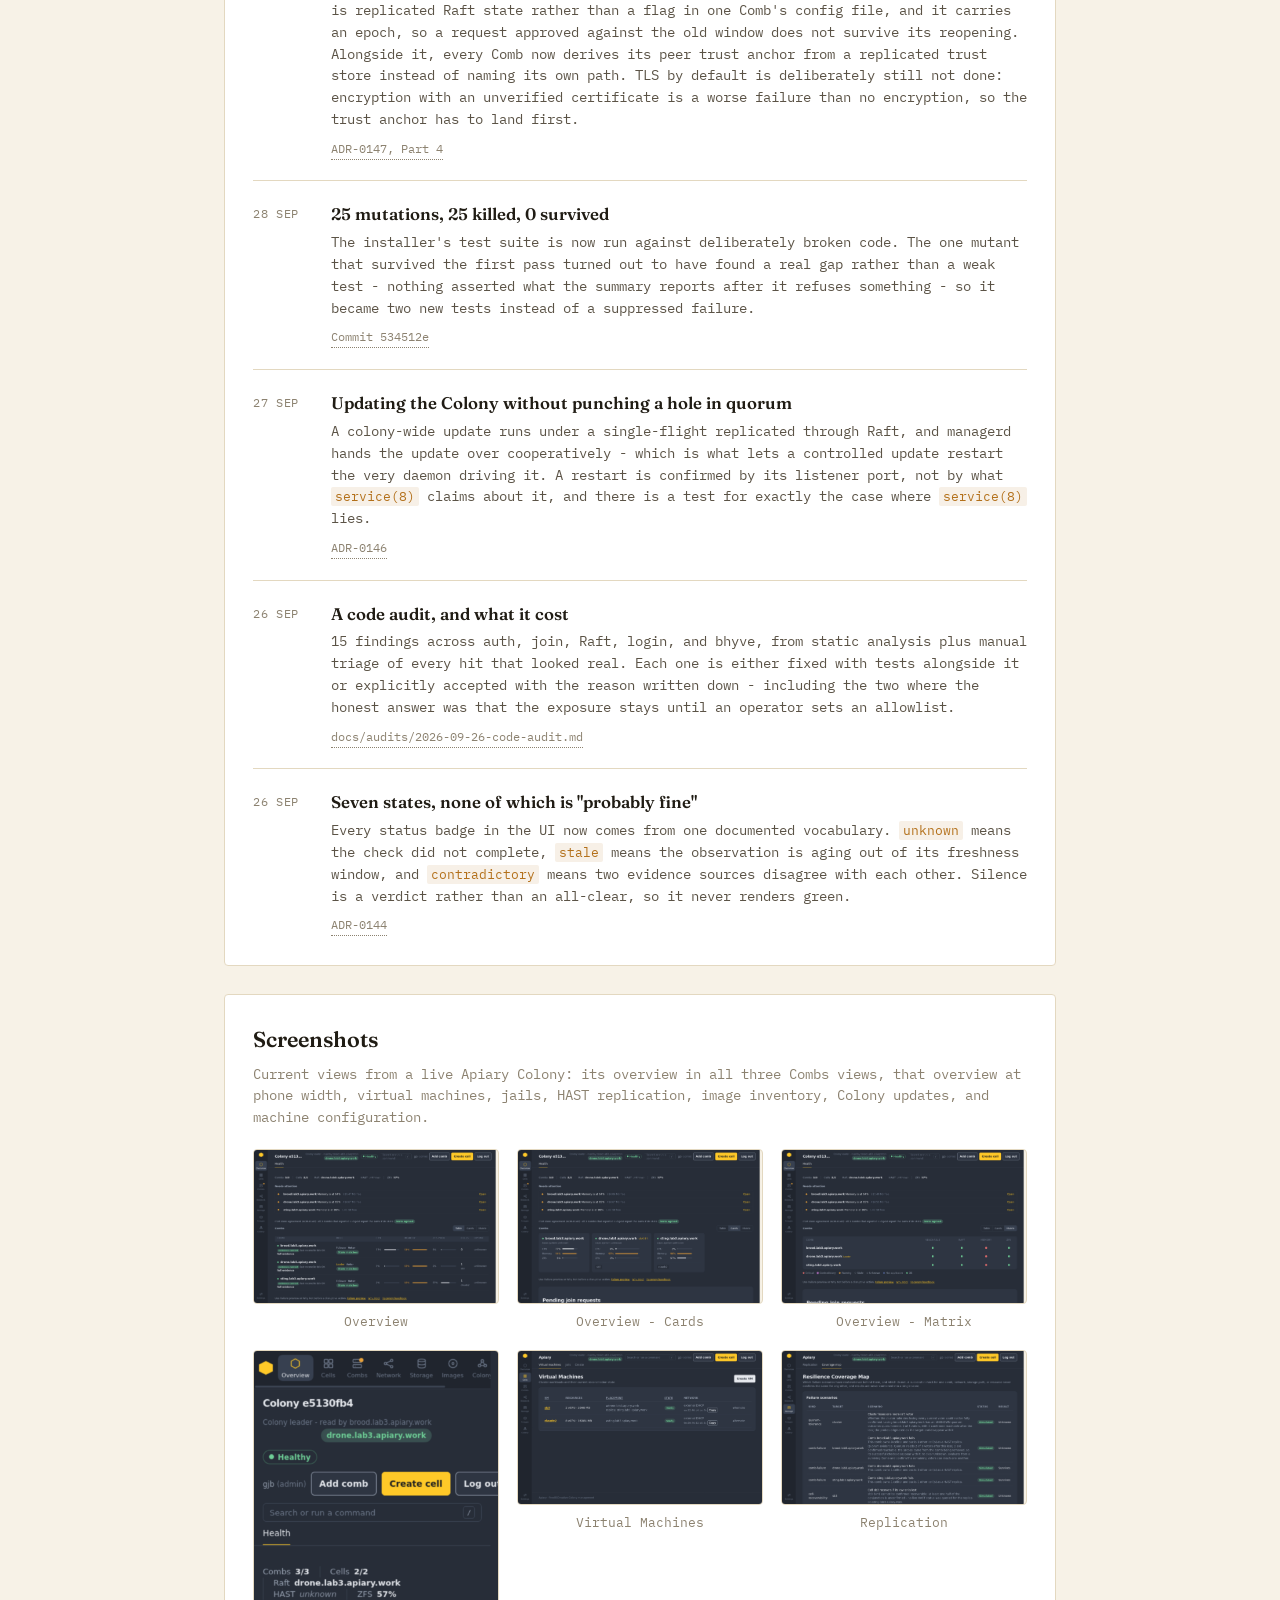
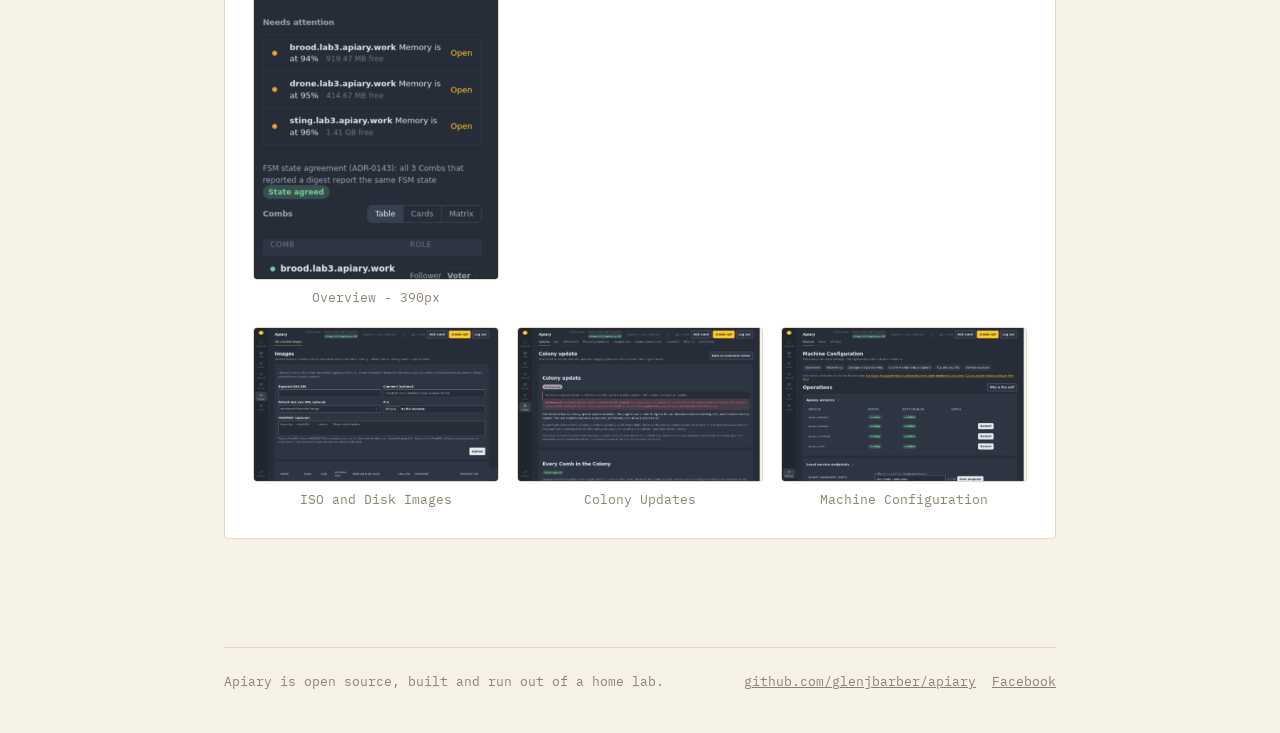
==== commit 41c29b6a: "Add the overview's other two Combs views, and the phone-width capture The UI redesign handoff's last" ====
--- a/index.html
+++ b/index.html
@@ -454,13 +454,31 @@
 
     <section class="panel">
       <h2>Screenshots</h2>
-      <p class="sub">Current views from a live Apiary Colony: its overview, virtual machines, HAST replication, image inventory, Colony updates, and machine configuration.</p>
+      <p class="sub">Current views from a live Apiary Colony: its overview in all three Combs views, that overview at phone width, virtual machines, jails, HAST replication, image inventory, Colony updates, and machine configuration.</p>
       <div class="shots-grid">
         <figure class="shot">
           <button type="button" class="shot-btn" data-full="assets/screenshots/overview.png" data-caption="Overview">
             <img src="assets/screenshots/overview.png" alt="The Apiary overview for a 3-Comb Colony: a one-line status of Combs, cells, raft leader, HAST, and ZFS, a Needs attention list, and each Comb in a table with CPU, memory, and ZFS pool use.">
           </button>
           <figcaption>Overview</figcaption>
+        </figure>
+        <figure class="shot">
+          <button type="button" class="shot-btn" data-full="assets/screenshots/overview-cards.png" data-caption="Overview - Cards view">
+            <img src="assets/screenshots/overview-cards.png" alt="The Apiary overview's Cards view: each Comb as a card with its CPU, memory, and ZFS meters, the leader tagged, and the cells it owns named beneath.">
+          </button>
+          <figcaption>Overview - Cards</figcaption>
+        </figure>
+        <figure class="shot">
+          <button type="button" class="shot-btn" data-full="assets/screenshots/overview-matrix.png" data-caption="Overview - Matrix view">
+            <img src="assets/screenshots/overview-matrix.png" alt="The Apiary overview's Matrix view: Combs as rows and health checks as columns, each cell a status dot, with the seven-state legend beneath.">
+          </button>
+          <figcaption>Overview - Matrix</figcaption>
+        </figure>
+        <figure class="shot">
+          <button type="button" class="shot-btn" data-full="assets/screenshots/overview-390.png" data-caption="Overview at 390px">
+            <img src="assets/screenshots/overview-390.png" alt="The Apiary overview at phone width, where the icon rail becomes a scrolling top bar and the status line wraps onto several lines.">
+          </button>
+          <figcaption>Overview - 390px</figcaption>
         </figure>
         <figure class="shot">
           <button type="button" class="shot-btn" data-full="assets/screenshots/virtual-machines.png" data-caption="Virtual Machines">
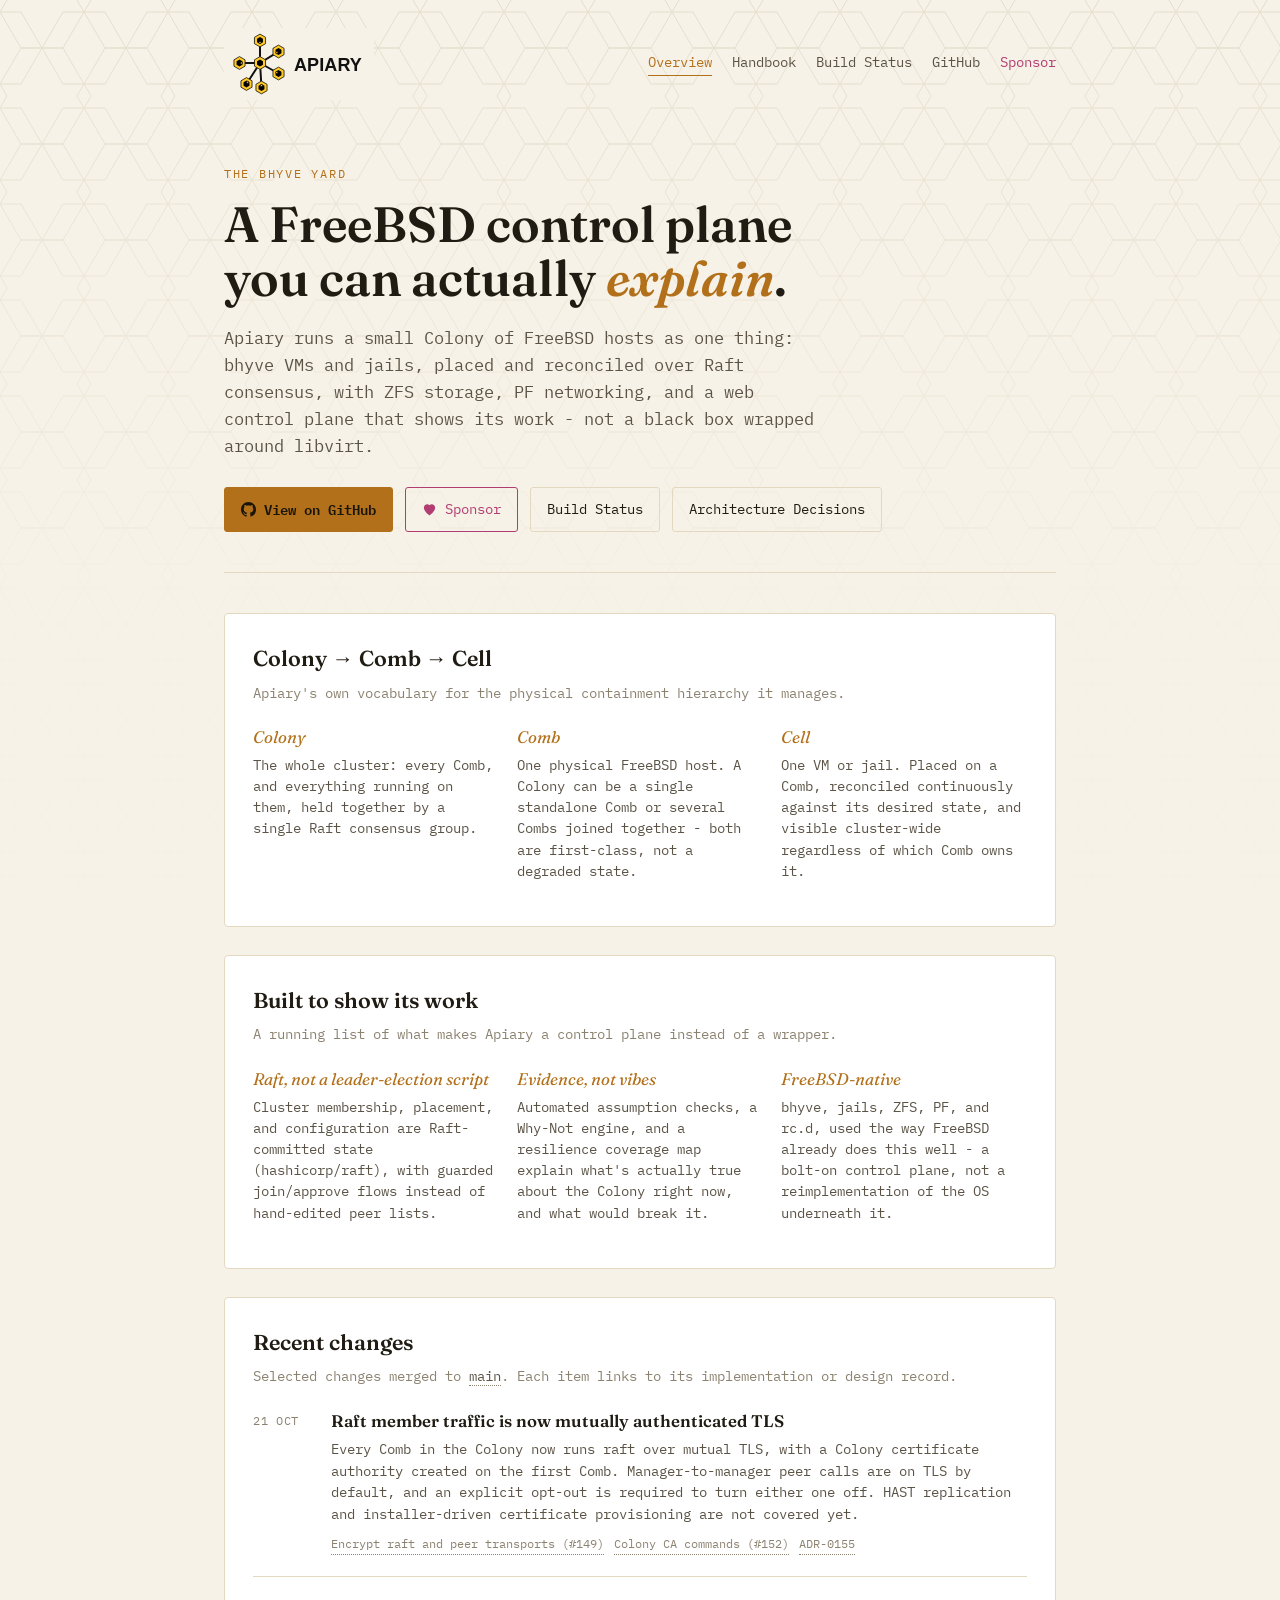
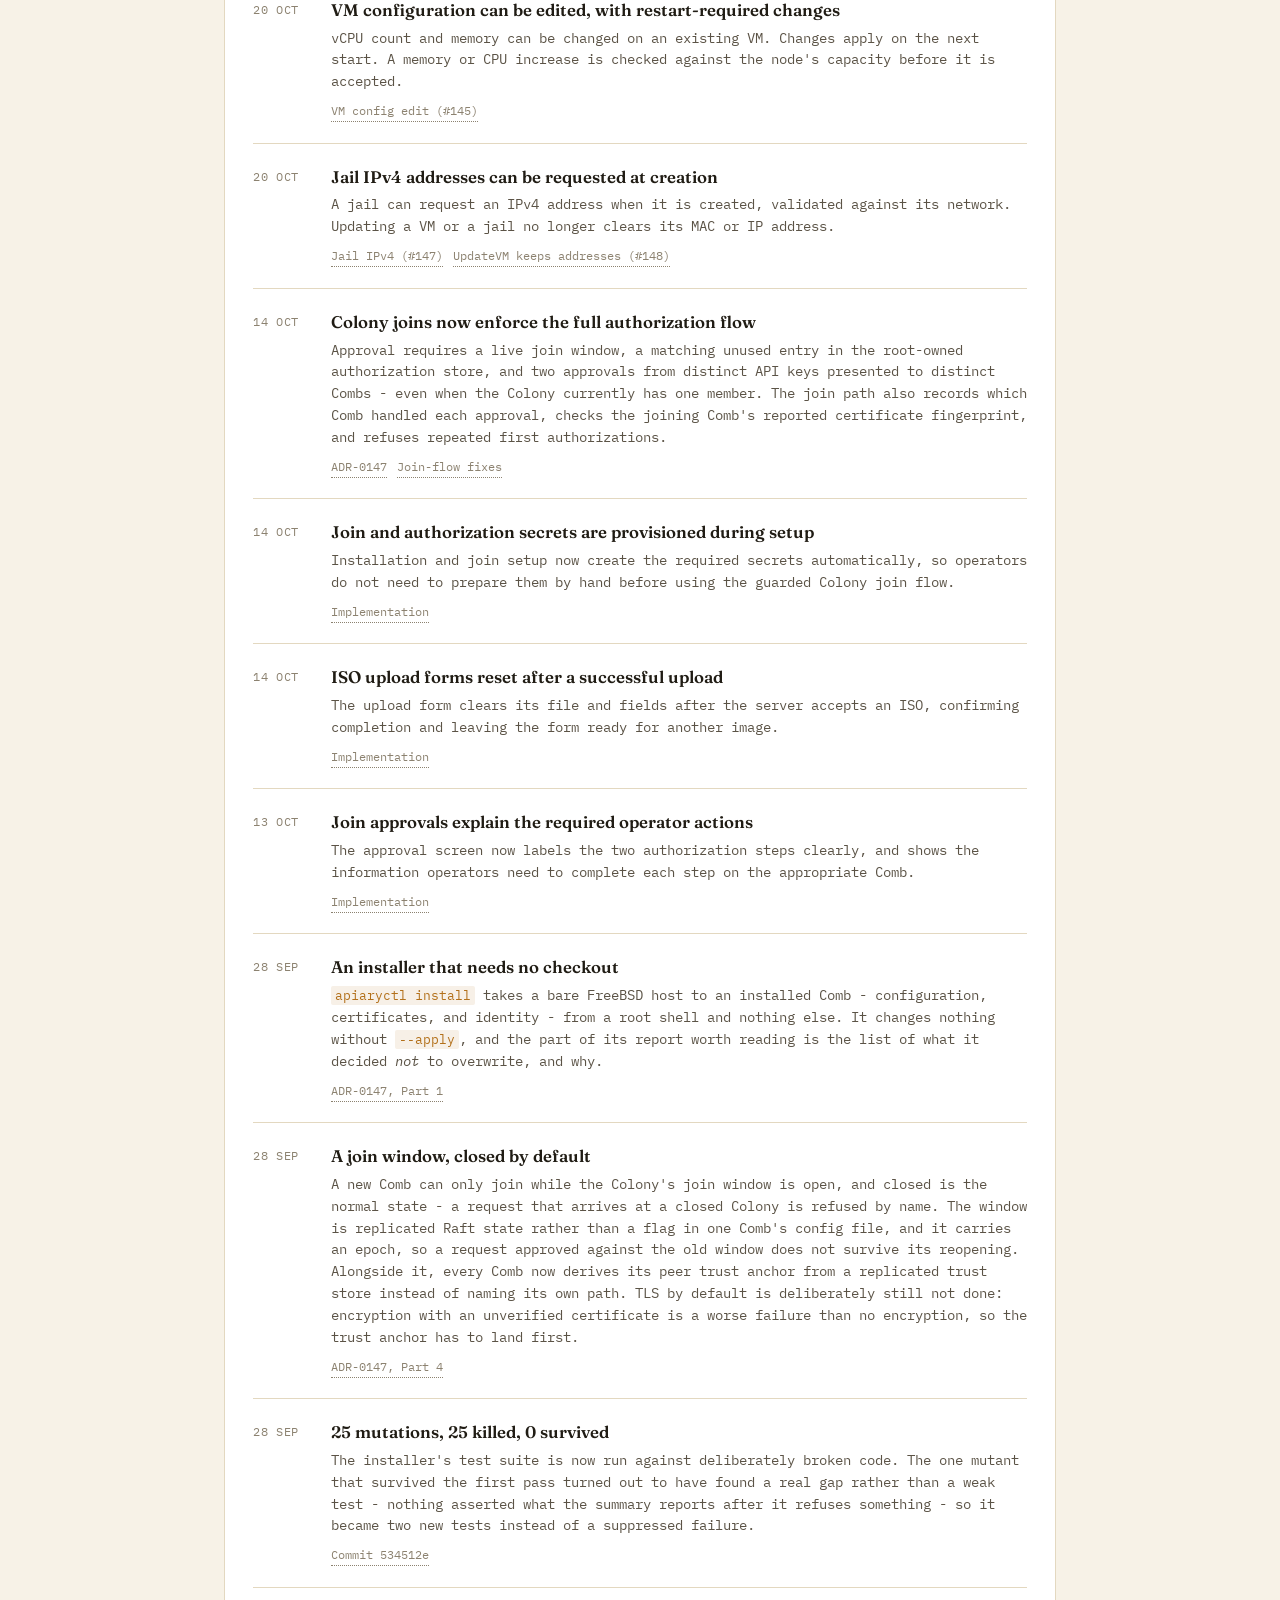
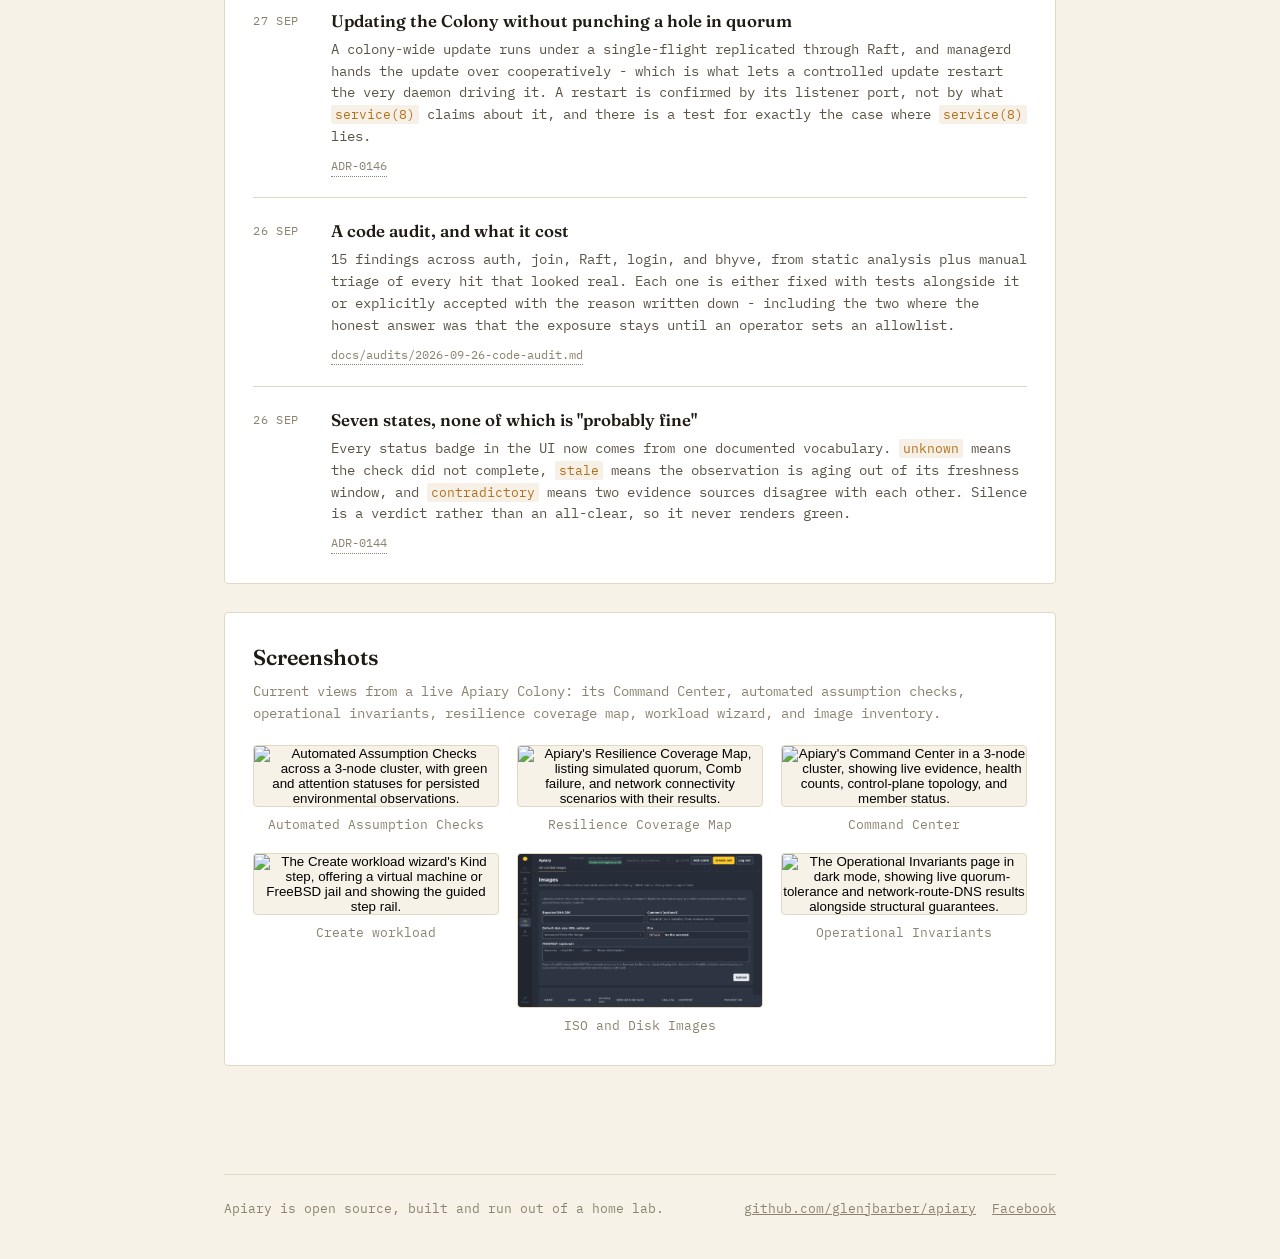
==== commit d4efcd9d: "Add Handbook page at apiary.work/handbook Covers operator basics (vocabulary, install, join, day-to-" ====
--- a/index.html
+++ b/index.html
@@ -20,6 +20,7 @@
     </a>
     <nav class="site-nav">
       <a href="/" aria-current="page">Overview</a>
+      <a href="/handbook/">Handbook</a>
       <a href="/status.html">Build Status</a>
       <a href="https://github.com/glenjbarber/apiary">GitHub</a>
       <a href="https://github.com/sponsors/glenjbarber" class="nav-sponsor">Sponsor</a>
@@ -96,167 +97,6 @@
       </p>
       <ol class="recent">
         <li>
-          <span class="when">26 Oct</span>
-          <div>
-            <h3>A new web UI that opens on Colony health</h3>
-            <p>
-              The web control plane has a new layout: an icon rail, a top bar with
-              tabs, and an overview that opens on the Colony's health. The overview
-              is one status line, a list of what needs attention, and every Comb as
-              a table, as cards, or as a health matrix, whichever the operator
-              picks; the choice is remembered. A command palette, opened with /,
-              finds cells, Combs, and pages, and lists only the actions the
-              signed-in role can take.
-            </p>
-            <a class="ref" href="https://github.com/glenjbarber/apiary/pull/196">Blend UI (#196)</a>
-            <a class="ref" href="https://github.com/glenjbarber/apiary/pull/197">Top bar and refresh fixes (#197)</a>
-          </div>
-        </li>
-        <li>
-          <span class="when">26 Oct</span>
-          <div>
-            <h3>Certificates prepared for a Comb before it joins</h3>
-            <p>
-              A Comb in the Colony can prepare a working certificate for a host that
-              has not joined yet. The joining Comb receives it over the join channel,
-              sealed to its own certificate, installs it atomically, and then
-              obtains its own replacement through the Cloudflare integration, which
-              is provisioned only to a Comb that was prepared for. Replacing a
-              Comb's pinned certificate is a staged transition with a bounded
-              overlap, shown on a new peer trust page. A guided apiaryctl
-              walkthrough sets up the Cloudflare and Let's Encrypt integration on
-              the first Comb.
-            </p>
-            <a class="ref" href="https://github.com/glenjbarber/apiary/pull/187">Reservations (#187)</a>
-            <a class="ref" href="https://github.com/glenjbarber/apiary/pull/188">Trust transition (#188)</a>
-            <a class="ref" href="https://github.com/glenjbarber/apiary/pull/189">Join delivery (#189)</a>
-            <a class="ref" href="https://github.com/glenjbarber/apiary/pull/190">Setup walkthrough (#190)</a>
-            <a class="ref" href="https://github.com/glenjbarber/apiary/pull/195">Peer trust page (#195)</a>
-            <a class="ref" href="https://github.com/glenjbarber/apiary/blob/main/docs/adr/0169-prepared-certificate-reservations.md">ADR-0169</a>
-          </div>
-        </li>
-        <li>
-          <span class="when">25 Oct</span>
-          <div>
-            <h3>HAST replication is encrypted</h3>
-            <p>
-              hastd has no encryption of its own, and it accepts a connection only
-              from the peer address it was configured with, so a TLS proxy in front
-              of it would be refused. HAST replication now runs over a WireGuard
-              link between each pair of Combs that share a resource, which keeps the
-              source address hastd checks. This closes one of the gaps noted on
-              21 Oct.
-            </p>
-            <a class="ref" href="https://github.com/glenjbarber/apiary/pull/176">HAST transport encryption (#176)</a>
-            <a class="ref" href="https://github.com/glenjbarber/apiary/blob/main/docs/adr/0158-hast-transport-tls.md">ADR-0158</a>
-          </div>
-        </li>
-        <li>
-          <span class="when">25 Oct</span>
-          <div>
-            <h3>Monitoring reports, and a Zabbix template</h3>
-            <p>
-              Each Comb's current observations and the Colony's verdict can be
-              polled over RPC and REST by an external monitoring system. The reports
-              are read-only and pull-only, and Apiary keeps no history of them. A
-              Zabbix 7.0 template reads the whole Colony in one request per
-              interval, discovers every Comb from that one report, and is checked
-              against its design record by the test suite.
-            </p>
-            <a class="ref" href="https://github.com/glenjbarber/apiary/pull/184">Monitoring reports (#184)</a>
-            <a class="ref" href="https://github.com/glenjbarber/apiary/pull/185">Zabbix template (#185)</a>
-            <a class="ref" href="https://github.com/glenjbarber/apiary/blob/main/docs/adr/0160-native-monitoring-api.md">ADR-0160</a>
-            <a class="ref" href="https://github.com/glenjbarber/apiary/blob/main/docs/adr/0161-zabbix-monitoring-integration.md">ADR-0161</a>
-          </div>
-        </li>
-        <li>
-          <span class="when">25 Oct</span>
-          <div>
-            <h3>A read-only MCP server for AI clients</h3>
-            <p>
-              Apiary ships an MCP server that lets AI clients read the Colony's
-              state through three read-only tools. Its tools make no assumption
-              about the model behind the client. It installs on chosen Combs as an
-              rc.d service, refuses unauthenticated requests, reads its secrets from
-              a file, and is tested against orcli's MCP client and against a real
-              deployment.
-            </p>
-            <a class="ref" href="https://github.com/glenjbarber/apiary/pull/179">Model-agnostic tools (#179)</a>
-            <a class="ref" href="https://github.com/glenjbarber/apiary/pull/180">Deployable on a Comb (#180)</a>
-            <a class="ref" href="https://github.com/glenjbarber/apiary/blob/main/docs/adr/0162-apiary-mcp-server.md">ADR-0162</a>
-            <a class="ref" href="https://github.com/glenjbarber/apiary/blob/main/docs/adr/0166-model-agnostic-mcp-tool-surface.md">ADR-0166</a>
-          </div>
-        </li>
-        <li>
-          <span class="when">25 Oct</span>
-          <div>
-            <h3>One page for both sides of a Colony join</h3>
-            <p>
-              A read-only ledger shows the joining Comb's steps beside the target's,
-              with the Comb each action happens on and the value it produces or
-              consumes. It never submits anything on the operator's behalf. Creating
-              the first API key also no longer locks a Comb out of its own web UI.
-            </p>
-            <a class="ref" href="https://github.com/glenjbarber/apiary/pull/178">Join ledger (#178)</a>
-            <a class="ref" href="https://github.com/glenjbarber/apiary/pull/183">First API key fix (#183)</a>
-            <a class="ref" href="https://github.com/glenjbarber/apiary/blob/main/docs/adr/0163-guided-colony-join-flow.md">ADR-0163</a>
-          </div>
-        </li>
-        <li>
-          <span class="when">24 Oct</span>
-          <div>
-            <h3>The Colony has an identity</h3>
-            <p>
-              Two Combs bootstrapped separately used to each form their own
-              single-node cluster, and nothing could tell. The Colony now carries an
-              identity in the raft log, set once and refused a second time on every
-              replica.
-            </p>
-            <a class="ref" href="https://github.com/glenjbarber/apiary/pull/164">Colony identity (#164)</a>
-            <a class="ref" href="https://github.com/glenjbarber/apiary/blob/main/docs/adr/0156-colony-consensus-protocol.md">ADR-0156</a>
-          </div>
-        </li>
-        <li>
-          <span class="when">24 Oct</span>
-          <div>
-            <h3>VMs can be renamed without touching their host resources</h3>
-            <p>
-              A VM now has a logical ID, which a rename changes, and a physical
-              resource ID, which its bhyve VM, ZFS dataset, HAST resource, and PF
-              anchor keep. A rename is one atomic raft command, so nothing on the
-              host is re-provisioned or destroyed.
-            </p>
-            <a class="ref" href="https://github.com/glenjbarber/apiary/pull/173">Atomic rename (#173)</a>
-            <a class="ref" href="https://github.com/glenjbarber/apiary/blob/main/docs/adr/0152-atomic-vm-identity-rename.md">ADR-0152</a>
-          </div>
-        </li>
-        <li>
-          <span class="when">24 Oct</span>
-          <div>
-            <h3>The join allowlist follows Colony membership</h3>
-            <p>
-              The allowlist in front of the join RPCs is now derived from raft's
-              committed membership, so it stays current as Combs join. Before, an
-              operator had to hand-edit it on every Comb after every join.
-            </p>
-            <a class="ref" href="https://github.com/glenjbarber/apiary/pull/174">Derived allowlist (#174)</a>
-            <a class="ref" href="https://github.com/glenjbarber/apiary/blob/main/docs/adr/0164-peer-allowlist-membership-derivation.md">ADR-0164</a>
-          </div>
-        </li>
-        <li>
-          <span class="when">24 Oct</span>
-          <div>
-            <h3>Image comments, and a kind for prepared VM disks</h3>
-            <p>
-              Uploaded ISOs and VM images can carry a comment, shown on the images
-              page and in the VM creation pickers. Prepared FreeBSD VM disk images
-              are listed as their own kind.
-            </p>
-            <a class="ref" href="https://github.com/glenjbarber/apiary/pull/166">Image comments (#166)</a>
-            <a class="ref" href="https://github.com/glenjbarber/apiary/pull/155">Prepared image kind (#155)</a>
-          </div>
-        </li>
-        <li>
           <span class="when">21 Oct</span>
           <div>
             <h3>Raft member traffic is now mutually authenticated TLS</h3>
@@ -454,43 +294,31 @@
 
     <section class="panel">
       <h2>Screenshots</h2>
-      <p class="sub">Current views from a live Apiary Colony: its overview in all three Combs views, that overview at phone width, virtual machines, jails, HAST replication, image inventory, Colony updates, and machine configuration.</p>
+      <p class="sub">Current views from a live Apiary Colony: its Command Center, automated assumption checks, operational invariants, resilience coverage map, workload wizard, and image inventory.</p>
       <div class="shots-grid">
         <figure class="shot">
-          <button type="button" class="shot-btn" data-full="assets/screenshots/overview.png" data-caption="Overview">
-            <img src="assets/screenshots/overview.png" alt="The Apiary overview for a 3-Comb Colony: a one-line status of Combs, cells, raft leader, HAST, and ZFS, a Needs attention list, and each Comb in a table with CPU, memory, and ZFS pool use.">
-          </button>
-          <figcaption>Overview</figcaption>
-        </figure>
-        <figure class="shot">
-          <button type="button" class="shot-btn" data-full="assets/screenshots/overview-cards.png" data-caption="Overview - Cards view">
-            <img src="assets/screenshots/overview-cards.png" alt="The Apiary overview's Cards view: each Comb as a card with its CPU, memory, and ZFS meters, the leader tagged, and the cells it owns named beneath.">
-          </button>
-          <figcaption>Overview - Cards</figcaption>
-        </figure>
-        <figure class="shot">
-          <button type="button" class="shot-btn" data-full="assets/screenshots/overview-matrix.png" data-caption="Overview - Matrix view">
-            <img src="assets/screenshots/overview-matrix.png" alt="The Apiary overview's Matrix view: Combs as rows and health checks as columns, each cell a status dot, with the seven-state legend beneath.">
-          </button>
-          <figcaption>Overview - Matrix</figcaption>
-        </figure>
-        <figure class="shot">
-          <button type="button" class="shot-btn" data-full="assets/screenshots/overview-390.png" data-caption="Overview at 390px">
-            <img src="assets/screenshots/overview-390.png" alt="The Apiary overview at phone width, where the icon rail becomes a scrolling top bar and the status line wraps onto several lines.">
-          </button>
-          <figcaption>Overview - 390px</figcaption>
-        </figure>
-        <figure class="shot">
-          <button type="button" class="shot-btn" data-full="assets/screenshots/virtual-machines.png" data-caption="Virtual Machines">
-            <img src="assets/screenshots/virtual-machines.png" alt="The Virtual Machines list, showing each VM with its resources, its owning Comb and HAST replica, its state, and its network.">
-          </button>
-          <figcaption>Virtual Machines</figcaption>
-        </figure>
-        <figure class="shot">
-          <button type="button" class="shot-btn" data-full="assets/screenshots/replication.png" data-caption="Replication">
-            <img src="assets/screenshots/replication.png" alt="The Replication page, showing a HAST-replicated VM with its primary and secondary Combs, the freshness verdict, and what each end of the pair reported.">
-          </button>
-          <figcaption>Replication</figcaption>
+          <button type="button" class="shot-btn" data-full="assets/screenshots/assumptions.png" data-caption="Automated Assumption Checks">
+            <img src="assets/screenshots/assumptions.png" alt="Automated Assumption Checks across a 3-node cluster, with green and attention statuses for persisted environmental observations.">
+          </button>
+          <figcaption>Automated Assumption Checks</figcaption>
+        </figure>
+        <figure class="shot">
+          <button type="button" class="shot-btn" data-full="assets/screenshots/coverage-map.png" data-caption="Resilience Coverage Map">
+            <img src="assets/screenshots/coverage-map.png" alt="Apiary's Resilience Coverage Map, listing simulated quorum, Comb failure, and network connectivity scenarios with their results.">
+          </button>
+          <figcaption>Resilience Coverage Map</figcaption>
+        </figure>
+        <figure class="shot">
+          <button type="button" class="shot-btn" data-full="assets/screenshots/command-center.png" data-caption="Command Center">
+            <img src="assets/screenshots/command-center.png" alt="Apiary's Command Center in a 3-node cluster, showing live evidence, health counts, control-plane topology, and member status.">
+          </button>
+          <figcaption>Command Center</figcaption>
+        </figure>
+        <figure class="shot">
+          <button type="button" class="shot-btn" data-full="assets/screenshots/create-workload.png" data-caption="Create workload">
+            <img src="assets/screenshots/create-workload.png" alt="The Create workload wizard's Kind step, offering a virtual machine or FreeBSD jail and showing the guided step rail.">
+          </button>
+          <figcaption>Create workload</figcaption>
         </figure>
         <figure class="shot">
           <button type="button" class="shot-btn" data-full="assets/screenshots/images.png" data-caption="ISO and Disk Images">
@@ -499,16 +327,10 @@
           <figcaption>ISO and Disk Images</figcaption>
         </figure>
         <figure class="shot">
-          <button type="button" class="shot-btn" data-full="assets/screenshots/colony-updates.png" data-caption="Colony Updates">
-            <img src="assets/screenshots/colony-updates.png" alt="The Colony Updates page, listing every Comb with its role, health, FSM state agreement, and update state.">
-          </button>
-          <figcaption>Colony Updates</figcaption>
-        </figure>
-        <figure class="shot">
-          <button type="button" class="shot-btn" data-full="assets/screenshots/machine.png" data-caption="Machine Configuration">
-            <img src="assets/screenshots/machine.png" alt="A Comb's Machine Configuration page, showing the Apiary services with their status and restart controls, and the local service endpoints.">
-          </button>
-          <figcaption>Machine Configuration</figcaption>
+          <button type="button" class="shot-btn" data-full="assets/screenshots/invariants.png" data-caption="Operational Invariants">
+            <img src="assets/screenshots/invariants.png" alt="The Operational Invariants page in dark mode, showing live quorum-tolerance and network-route-DNS results alongside structural guarantees.">
+          </button>
+          <figcaption>Operational Invariants</figcaption>
         </figure>
       </div>
     </section>
--- a/assets/style.css
+++ b/assets/style.css
@@ -212,6 +212,32 @@
   margin-bottom: 28px;
 }
 
+.handbook-hero { margin-bottom: 28px; }
+
+.handbook-toc {
+  display: flex;
+  flex-wrap: wrap;
+  gap: 10px 20px;
+  margin-bottom: 28px;
+  padding: 16px 20px;
+  background: var(--bg-raised);
+  border: 1px solid var(--comb-line);
+  border-radius: 4px;
+}
+
+.handbook-toc a {
+  font-family: var(--mono);
+  font-size: 0.82rem;
+  color: var(--ink-dim);
+  text-decoration: none;
+  border-bottom: 1px dotted var(--ink-faint);
+}
+
+.handbook-toc a:hover { color: var(--amber); border-bottom-color: var(--amber); }
+
+.handbook-group .eyebrow { margin-bottom: 2px; }
+.handbook-group p { color: var(--ink-dim); font-size: 0.92rem; line-height: 1.6; margin: 0; }
+
 section.panel h2 {
   font-family: var(--display);
   font-size: 1.35rem;
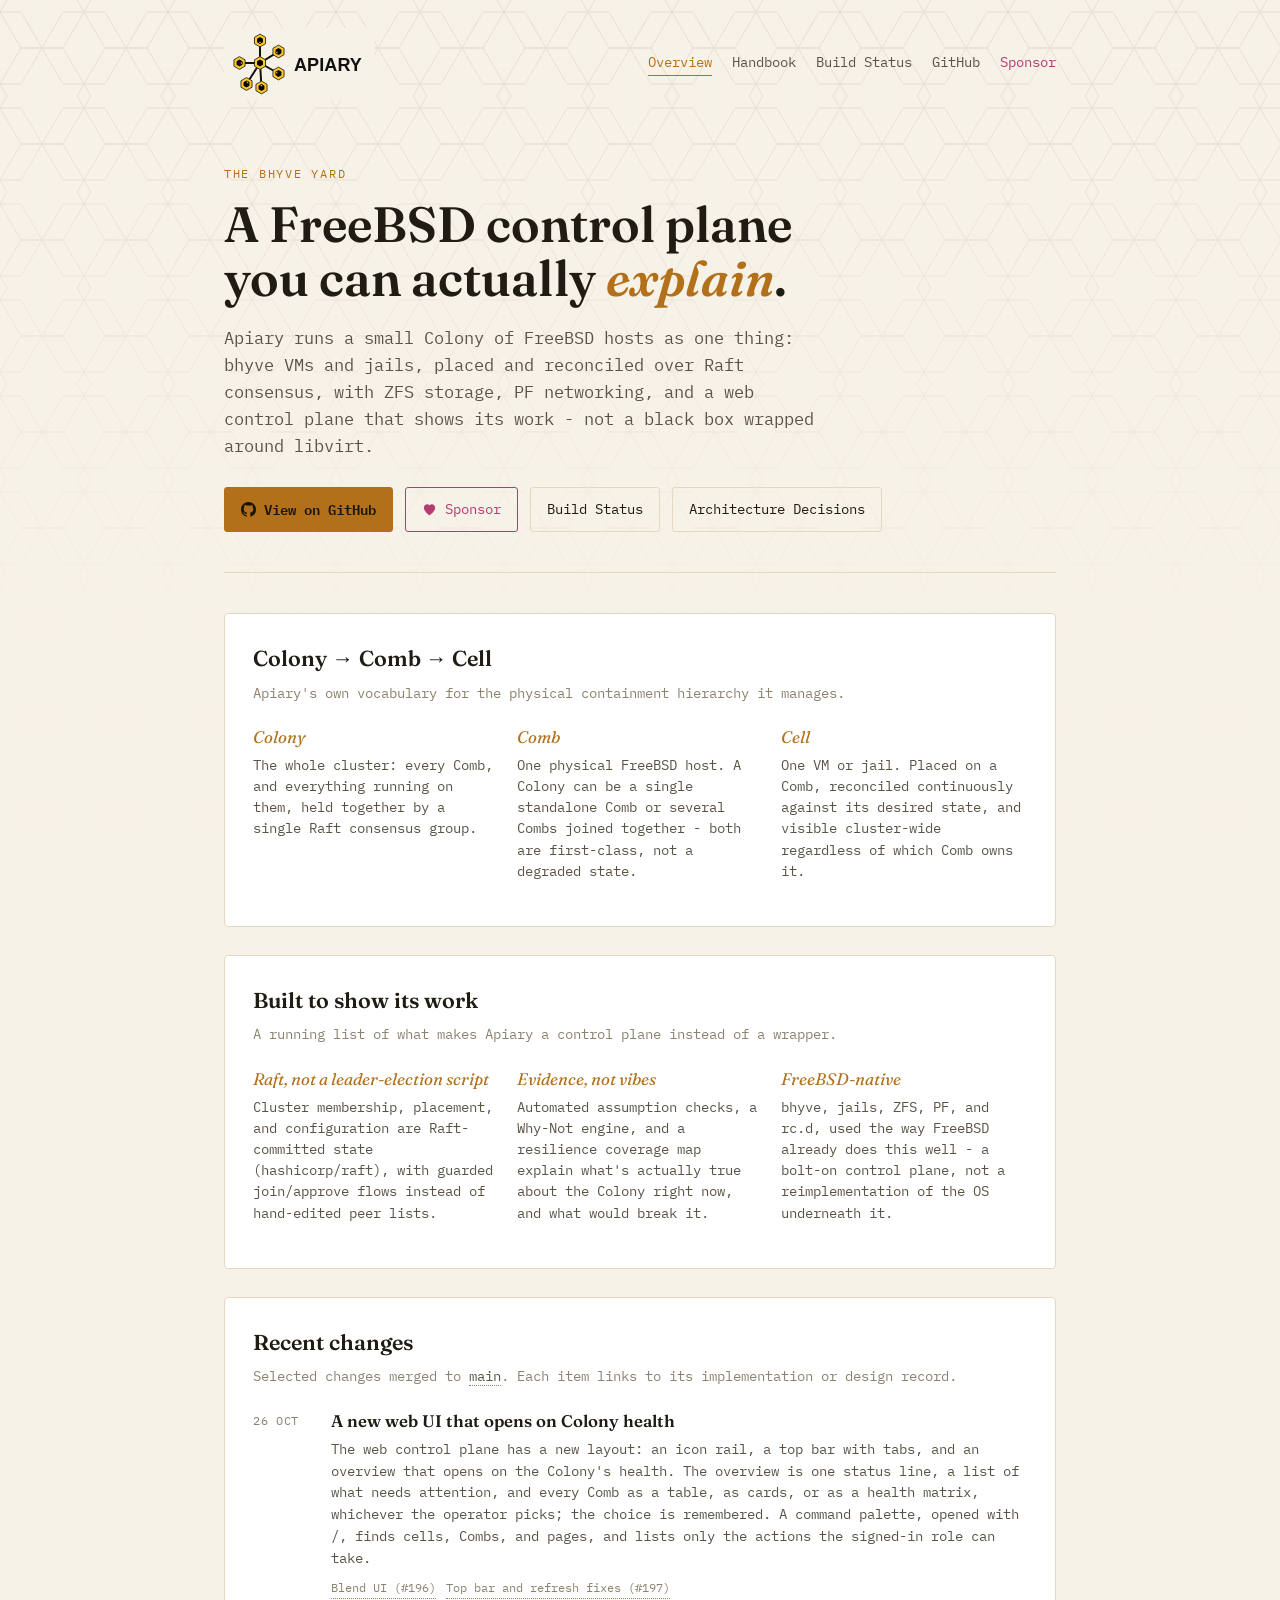
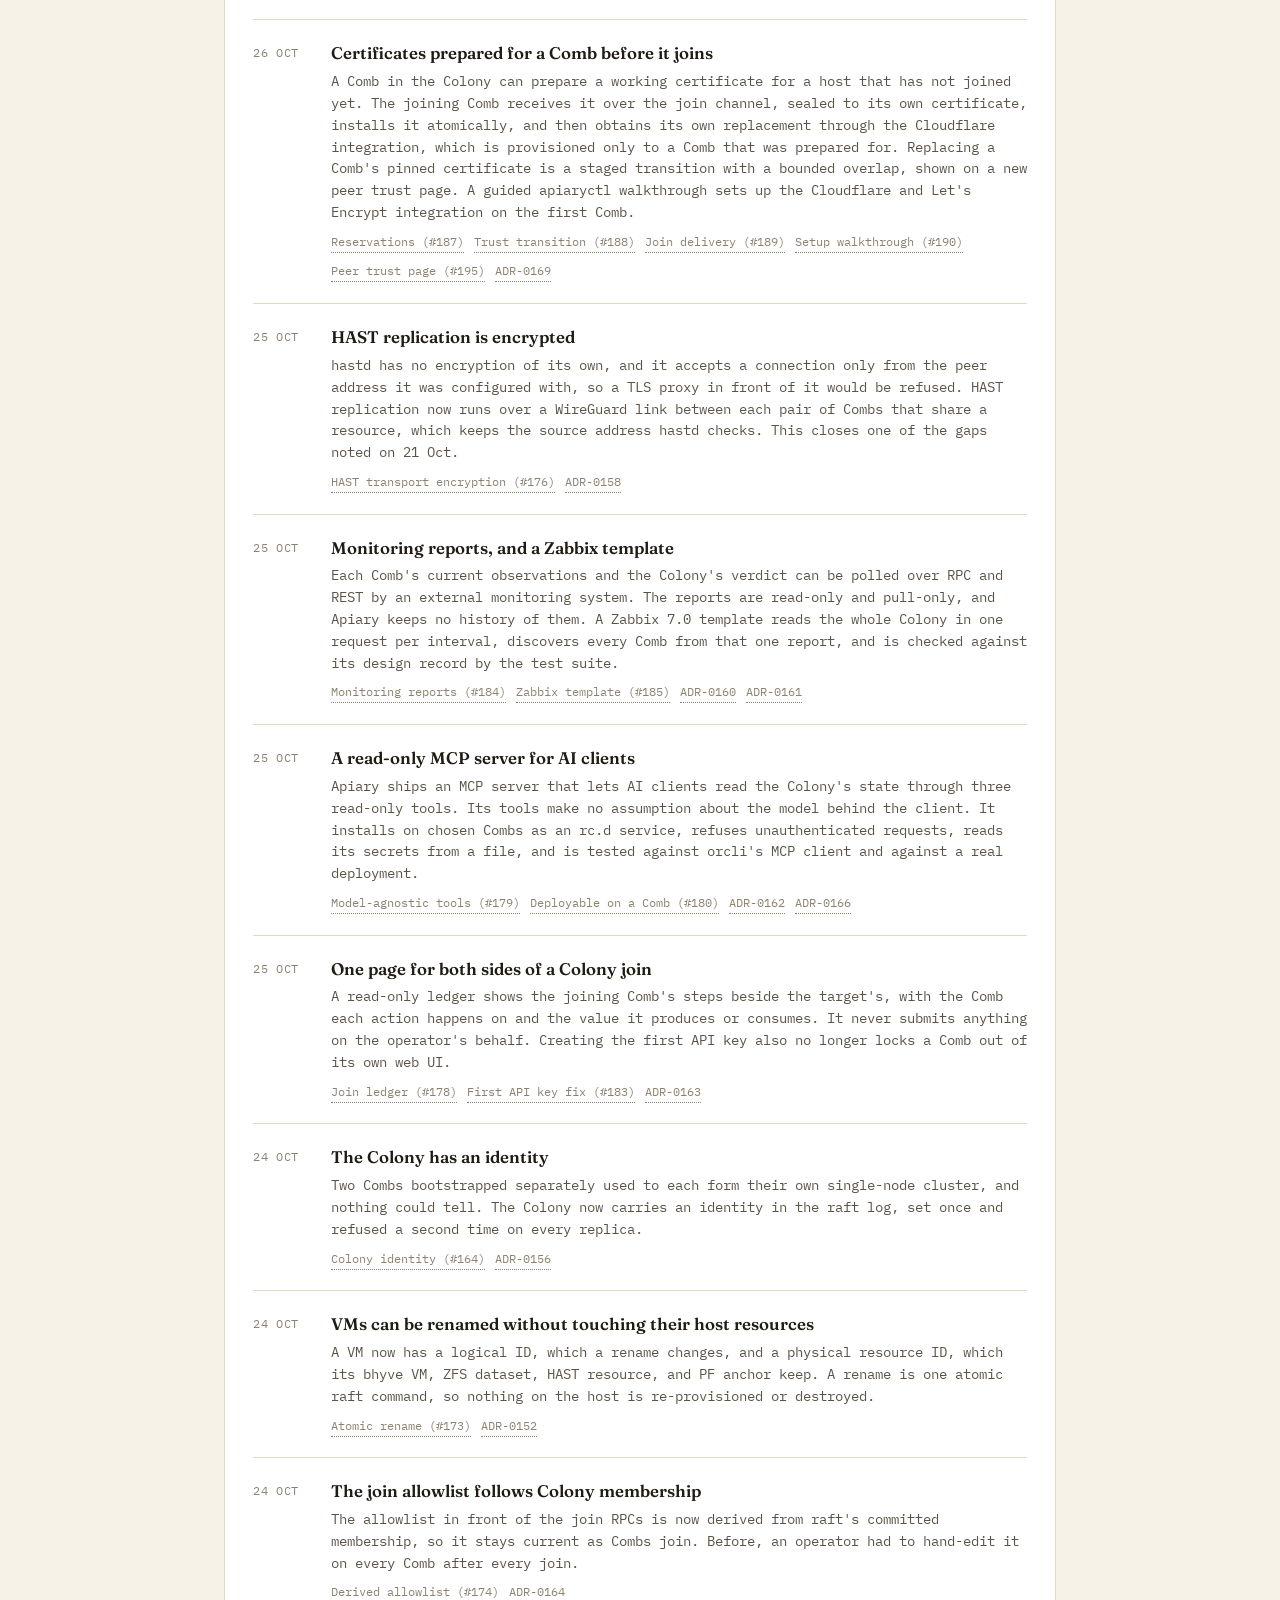
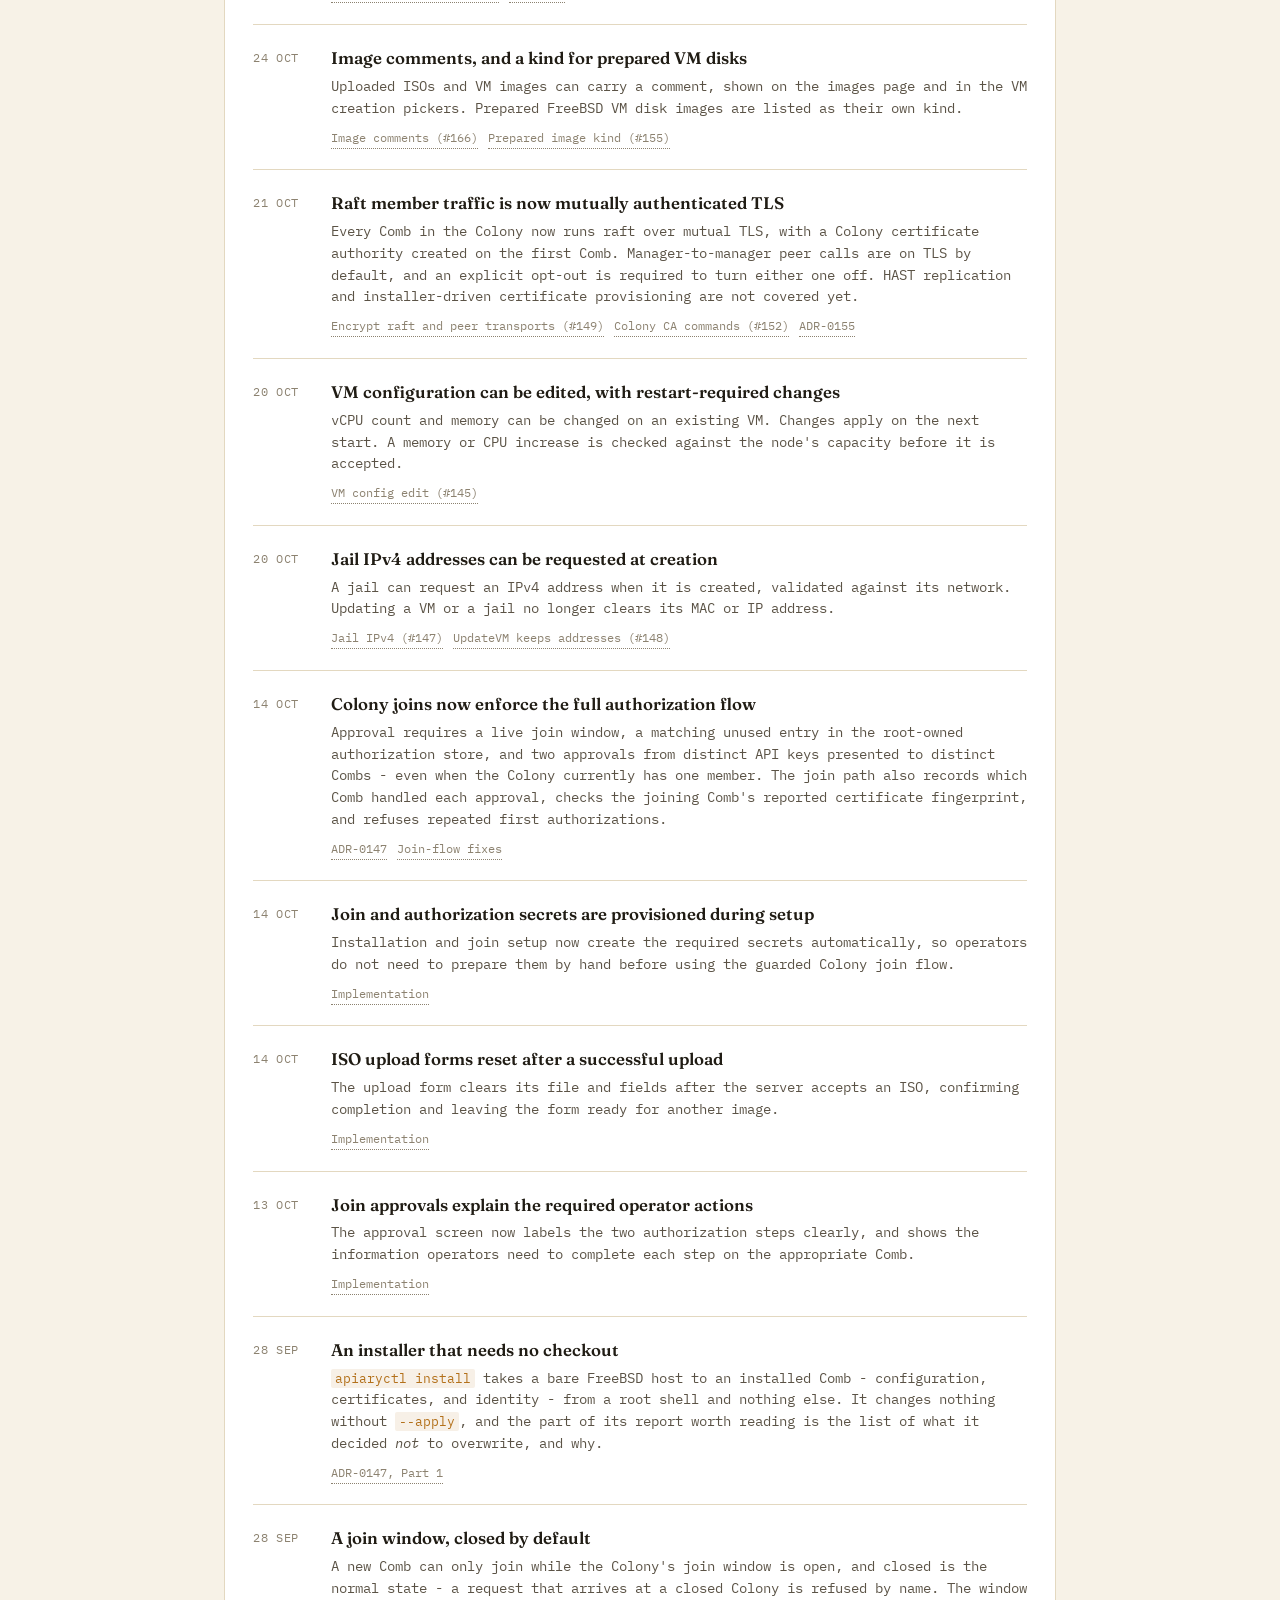
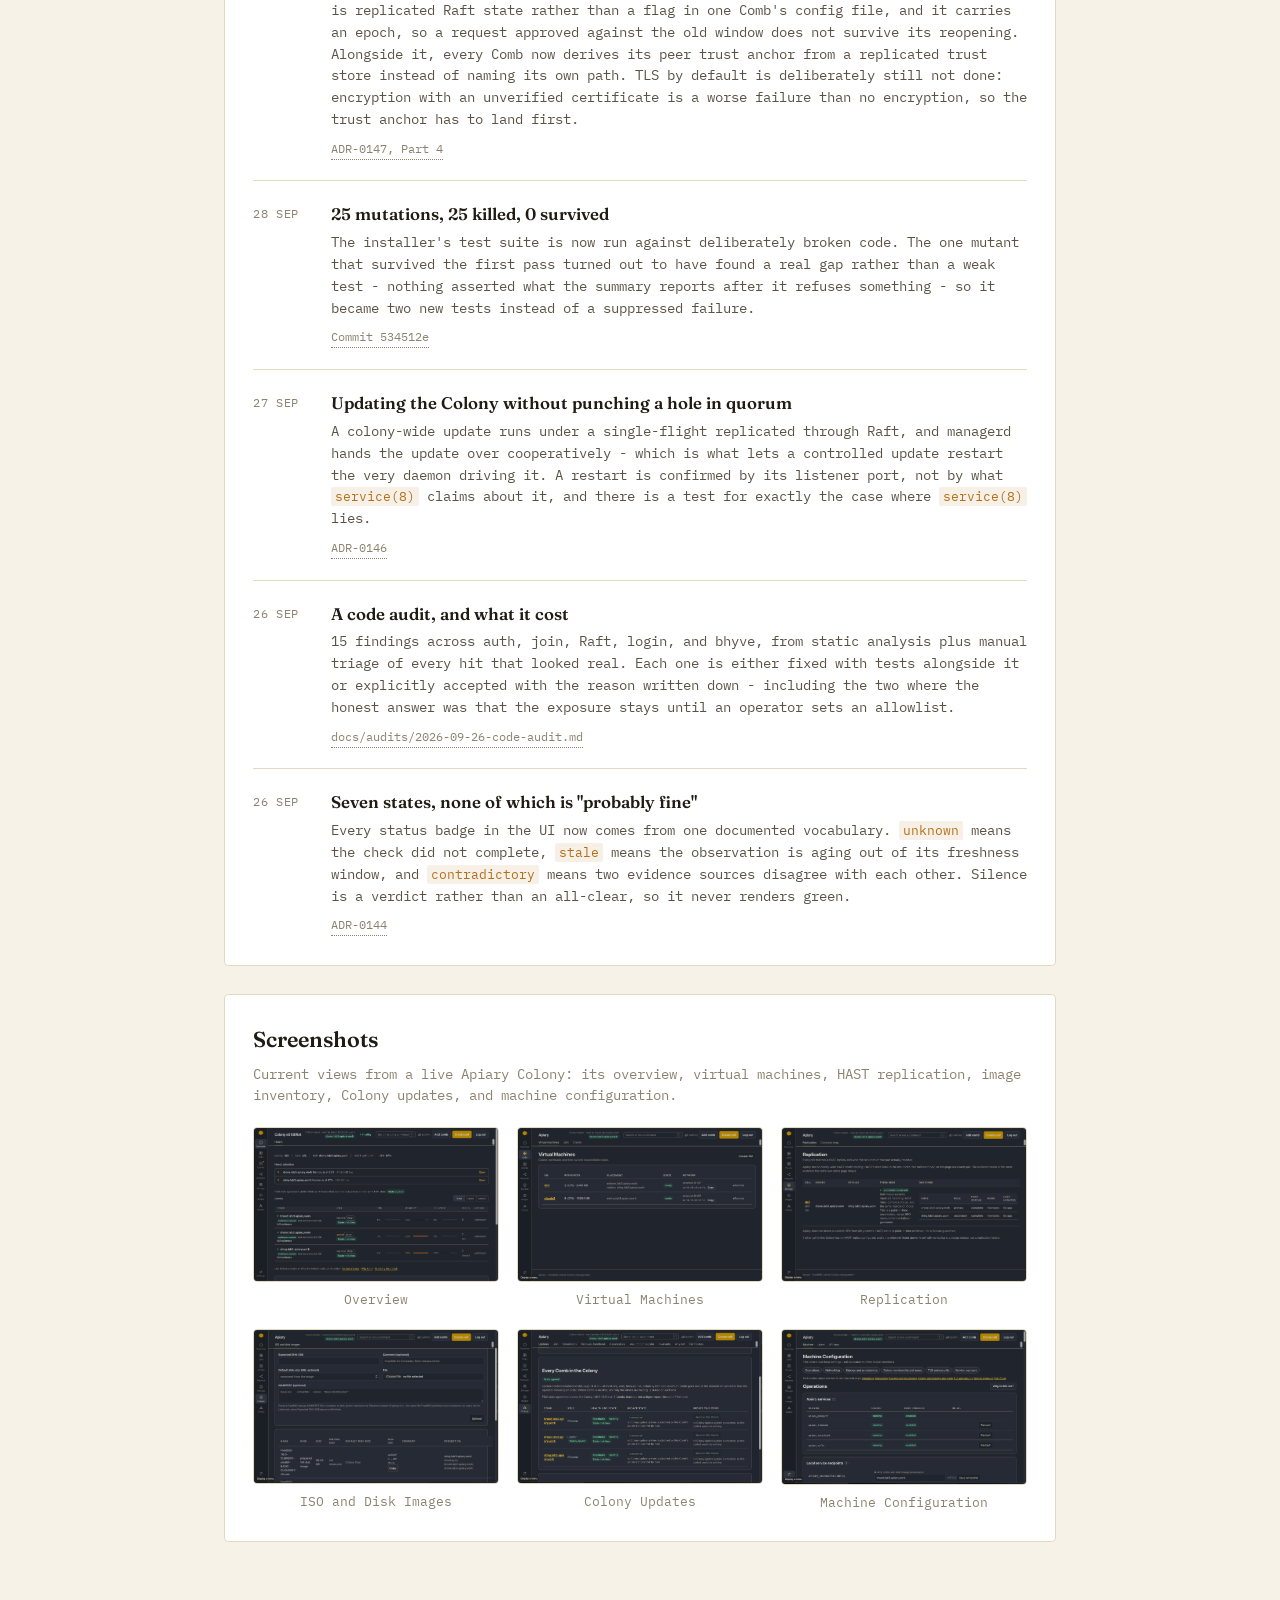
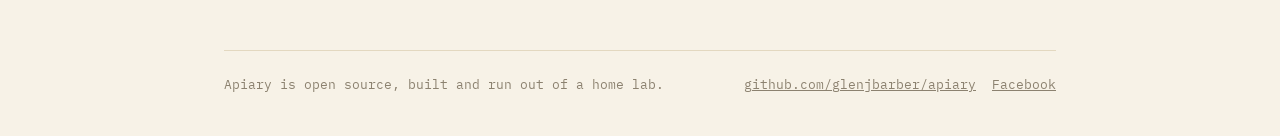
==== commit bd76fe55: "Merge branch 'main' into claude/festive-newton-afs3d0" ====
--- a/index.html
+++ b/index.html
@@ -97,6 +97,167 @@
       </p>
       <ol class="recent">
         <li>
+          <span class="when">26 Oct</span>
+          <div>
+            <h3>A new web UI that opens on Colony health</h3>
+            <p>
+              The web control plane has a new layout: an icon rail, a top bar with
+              tabs, and an overview that opens on the Colony's health. The overview
+              is one status line, a list of what needs attention, and every Comb as
+              a table, as cards, or as a health matrix, whichever the operator
+              picks; the choice is remembered. A command palette, opened with /,
+              finds cells, Combs, and pages, and lists only the actions the
+              signed-in role can take.
+            </p>
+            <a class="ref" href="https://github.com/glenjbarber/apiary/pull/196">Blend UI (#196)</a>
+            <a class="ref" href="https://github.com/glenjbarber/apiary/pull/197">Top bar and refresh fixes (#197)</a>
+          </div>
+        </li>
+        <li>
+          <span class="when">26 Oct</span>
+          <div>
+            <h3>Certificates prepared for a Comb before it joins</h3>
+            <p>
+              A Comb in the Colony can prepare a working certificate for a host that
+              has not joined yet. The joining Comb receives it over the join channel,
+              sealed to its own certificate, installs it atomically, and then
+              obtains its own replacement through the Cloudflare integration, which
+              is provisioned only to a Comb that was prepared for. Replacing a
+              Comb's pinned certificate is a staged transition with a bounded
+              overlap, shown on a new peer trust page. A guided apiaryctl
+              walkthrough sets up the Cloudflare and Let's Encrypt integration on
+              the first Comb.
+            </p>
+            <a class="ref" href="https://github.com/glenjbarber/apiary/pull/187">Reservations (#187)</a>
+            <a class="ref" href="https://github.com/glenjbarber/apiary/pull/188">Trust transition (#188)</a>
+            <a class="ref" href="https://github.com/glenjbarber/apiary/pull/189">Join delivery (#189)</a>
+            <a class="ref" href="https://github.com/glenjbarber/apiary/pull/190">Setup walkthrough (#190)</a>
+            <a class="ref" href="https://github.com/glenjbarber/apiary/pull/195">Peer trust page (#195)</a>
+            <a class="ref" href="https://github.com/glenjbarber/apiary/blob/main/docs/adr/0169-prepared-certificate-reservations.md">ADR-0169</a>
+          </div>
+        </li>
+        <li>
+          <span class="when">25 Oct</span>
+          <div>
+            <h3>HAST replication is encrypted</h3>
+            <p>
+              hastd has no encryption of its own, and it accepts a connection only
+              from the peer address it was configured with, so a TLS proxy in front
+              of it would be refused. HAST replication now runs over a WireGuard
+              link between each pair of Combs that share a resource, which keeps the
+              source address hastd checks. This closes one of the gaps noted on
+              21 Oct.
+            </p>
+            <a class="ref" href="https://github.com/glenjbarber/apiary/pull/176">HAST transport encryption (#176)</a>
+            <a class="ref" href="https://github.com/glenjbarber/apiary/blob/main/docs/adr/0158-hast-transport-tls.md">ADR-0158</a>
+          </div>
+        </li>
+        <li>
+          <span class="when">25 Oct</span>
+          <div>
+            <h3>Monitoring reports, and a Zabbix template</h3>
+            <p>
+              Each Comb's current observations and the Colony's verdict can be
+              polled over RPC and REST by an external monitoring system. The reports
+              are read-only and pull-only, and Apiary keeps no history of them. A
+              Zabbix 7.0 template reads the whole Colony in one request per
+              interval, discovers every Comb from that one report, and is checked
+              against its design record by the test suite.
+            </p>
+            <a class="ref" href="https://github.com/glenjbarber/apiary/pull/184">Monitoring reports (#184)</a>
+            <a class="ref" href="https://github.com/glenjbarber/apiary/pull/185">Zabbix template (#185)</a>
+            <a class="ref" href="https://github.com/glenjbarber/apiary/blob/main/docs/adr/0160-native-monitoring-api.md">ADR-0160</a>
+            <a class="ref" href="https://github.com/glenjbarber/apiary/blob/main/docs/adr/0161-zabbix-monitoring-integration.md">ADR-0161</a>
+          </div>
+        </li>
+        <li>
+          <span class="when">25 Oct</span>
+          <div>
+            <h3>A read-only MCP server for AI clients</h3>
+            <p>
+              Apiary ships an MCP server that lets AI clients read the Colony's
+              state through three read-only tools. Its tools make no assumption
+              about the model behind the client. It installs on chosen Combs as an
+              rc.d service, refuses unauthenticated requests, reads its secrets from
+              a file, and is tested against orcli's MCP client and against a real
+              deployment.
+            </p>
+            <a class="ref" href="https://github.com/glenjbarber/apiary/pull/179">Model-agnostic tools (#179)</a>
+            <a class="ref" href="https://github.com/glenjbarber/apiary/pull/180">Deployable on a Comb (#180)</a>
+            <a class="ref" href="https://github.com/glenjbarber/apiary/blob/main/docs/adr/0162-apiary-mcp-server.md">ADR-0162</a>
+            <a class="ref" href="https://github.com/glenjbarber/apiary/blob/main/docs/adr/0166-model-agnostic-mcp-tool-surface.md">ADR-0166</a>
+          </div>
+        </li>
+        <li>
+          <span class="when">25 Oct</span>
+          <div>
+            <h3>One page for both sides of a Colony join</h3>
+            <p>
+              A read-only ledger shows the joining Comb's steps beside the target's,
+              with the Comb each action happens on and the value it produces or
+              consumes. It never submits anything on the operator's behalf. Creating
+              the first API key also no longer locks a Comb out of its own web UI.
+            </p>
+            <a class="ref" href="https://github.com/glenjbarber/apiary/pull/178">Join ledger (#178)</a>
+            <a class="ref" href="https://github.com/glenjbarber/apiary/pull/183">First API key fix (#183)</a>
+            <a class="ref" href="https://github.com/glenjbarber/apiary/blob/main/docs/adr/0163-guided-colony-join-flow.md">ADR-0163</a>
+          </div>
+        </li>
+        <li>
+          <span class="when">24 Oct</span>
+          <div>
+            <h3>The Colony has an identity</h3>
+            <p>
+              Two Combs bootstrapped separately used to each form their own
+              single-node cluster, and nothing could tell. The Colony now carries an
+              identity in the raft log, set once and refused a second time on every
+              replica.
+            </p>
+            <a class="ref" href="https://github.com/glenjbarber/apiary/pull/164">Colony identity (#164)</a>
+            <a class="ref" href="https://github.com/glenjbarber/apiary/blob/main/docs/adr/0156-colony-consensus-protocol.md">ADR-0156</a>
+          </div>
+        </li>
+        <li>
+          <span class="when">24 Oct</span>
+          <div>
+            <h3>VMs can be renamed without touching their host resources</h3>
+            <p>
+              A VM now has a logical ID, which a rename changes, and a physical
+              resource ID, which its bhyve VM, ZFS dataset, HAST resource, and PF
+              anchor keep. A rename is one atomic raft command, so nothing on the
+              host is re-provisioned or destroyed.
+            </p>
+            <a class="ref" href="https://github.com/glenjbarber/apiary/pull/173">Atomic rename (#173)</a>
+            <a class="ref" href="https://github.com/glenjbarber/apiary/blob/main/docs/adr/0152-atomic-vm-identity-rename.md">ADR-0152</a>
+          </div>
+        </li>
+        <li>
+          <span class="when">24 Oct</span>
+          <div>
+            <h3>The join allowlist follows Colony membership</h3>
+            <p>
+              The allowlist in front of the join RPCs is now derived from raft's
+              committed membership, so it stays current as Combs join. Before, an
+              operator had to hand-edit it on every Comb after every join.
+            </p>
+            <a class="ref" href="https://github.com/glenjbarber/apiary/pull/174">Derived allowlist (#174)</a>
+            <a class="ref" href="https://github.com/glenjbarber/apiary/blob/main/docs/adr/0164-peer-allowlist-membership-derivation.md">ADR-0164</a>
+          </div>
+        </li>
+        <li>
+          <span class="when">24 Oct</span>
+          <div>
+            <h3>Image comments, and a kind for prepared VM disks</h3>
+            <p>
+              Uploaded ISOs and VM images can carry a comment, shown on the images
+              page and in the VM creation pickers. Prepared FreeBSD VM disk images
+              are listed as their own kind.
+            </p>
+            <a class="ref" href="https://github.com/glenjbarber/apiary/pull/166">Image comments (#166)</a>
+            <a class="ref" href="https://github.com/glenjbarber/apiary/pull/155">Prepared image kind (#155)</a>
+          </div>
+        </li>
+        <li>
           <span class="when">21 Oct</span>
           <div>
             <h3>Raft member traffic is now mutually authenticated TLS</h3>
@@ -294,31 +455,25 @@
 
     <section class="panel">
       <h2>Screenshots</h2>
-      <p class="sub">Current views from a live Apiary Colony: its Command Center, automated assumption checks, operational invariants, resilience coverage map, workload wizard, and image inventory.</p>
+      <p class="sub">Current views from a live Apiary Colony: its overview, virtual machines, HAST replication, image inventory, Colony updates, and machine configuration.</p>
       <div class="shots-grid">
         <figure class="shot">
-          <button type="button" class="shot-btn" data-full="assets/screenshots/assumptions.png" data-caption="Automated Assumption Checks">
-            <img src="assets/screenshots/assumptions.png" alt="Automated Assumption Checks across a 3-node cluster, with green and attention statuses for persisted environmental observations.">
+          <button type="button" class="shot-btn" data-full="assets/screenshots/overview.png" data-caption="Overview">
+            <img src="assets/screenshots/overview.png" alt="The Apiary overview for a 3-Comb Colony: a one-line status of Combs, cells, raft leader, HAST, and ZFS, a Needs attention list, and each Comb in a table with CPU, memory, and ZFS pool use.">
           </button>
-          <figcaption>Automated Assumption Checks</figcaption>
+          <figcaption>Overview</figcaption>
         </figure>
         <figure class="shot">
-          <button type="button" class="shot-btn" data-full="assets/screenshots/coverage-map.png" data-caption="Resilience Coverage Map">
-            <img src="assets/screenshots/coverage-map.png" alt="Apiary's Resilience Coverage Map, listing simulated quorum, Comb failure, and network connectivity scenarios with their results.">
+          <button type="button" class="shot-btn" data-full="assets/screenshots/virtual-machines.png" data-caption="Virtual Machines">
+            <img src="assets/screenshots/virtual-machines.png" alt="The Virtual Machines list, showing each VM with its resources, its owning Comb and HAST replica, its state, and its network.">
           </button>
-          <figcaption>Resilience Coverage Map</figcaption>
+          <figcaption>Virtual Machines</figcaption>
         </figure>
         <figure class="shot">
-          <button type="button" class="shot-btn" data-full="assets/screenshots/command-center.png" data-caption="Command Center">
-            <img src="assets/screenshots/command-center.png" alt="Apiary's Command Center in a 3-node cluster, showing live evidence, health counts, control-plane topology, and member status.">
+          <button type="button" class="shot-btn" data-full="assets/screenshots/replication.png" data-caption="Replication">
+            <img src="assets/screenshots/replication.png" alt="The Replication page, showing a HAST-replicated VM with its primary and secondary Combs, the freshness verdict, and what each end of the pair reported.">
           </button>
-          <figcaption>Command Center</figcaption>
-        </figure>
-        <figure class="shot">
-          <button type="button" class="shot-btn" data-full="assets/screenshots/create-workload.png" data-caption="Create workload">
-            <img src="assets/screenshots/create-workload.png" alt="The Create workload wizard's Kind step, offering a virtual machine or FreeBSD jail and showing the guided step rail.">
-          </button>
-          <figcaption>Create workload</figcaption>
+          <figcaption>Replication</figcaption>
         </figure>
         <figure class="shot">
           <button type="button" class="shot-btn" data-full="assets/screenshots/images.png" data-caption="ISO and Disk Images">
@@ -327,10 +482,16 @@
           <figcaption>ISO and Disk Images</figcaption>
         </figure>
         <figure class="shot">
-          <button type="button" class="shot-btn" data-full="assets/screenshots/invariants.png" data-caption="Operational Invariants">
-            <img src="assets/screenshots/invariants.png" alt="The Operational Invariants page in dark mode, showing live quorum-tolerance and network-route-DNS results alongside structural guarantees.">
+          <button type="button" class="shot-btn" data-full="assets/screenshots/colony-updates.png" data-caption="Colony Updates">
+            <img src="assets/screenshots/colony-updates.png" alt="The Colony Updates page, listing every Comb with its role, health, FSM state agreement, and update state.">
           </button>
-          <figcaption>Operational Invariants</figcaption>
+          <figcaption>Colony Updates</figcaption>
+        </figure>
+        <figure class="shot">
+          <button type="button" class="shot-btn" data-full="assets/screenshots/machine.png" data-caption="Machine Configuration">
+            <img src="assets/screenshots/machine.png" alt="A Comb's Machine Configuration page, showing the Apiary services with their status and restart controls, and the local service endpoints.">
+          </button>
+          <figcaption>Machine Configuration</figcaption>
         </figure>
       </div>
     </section>
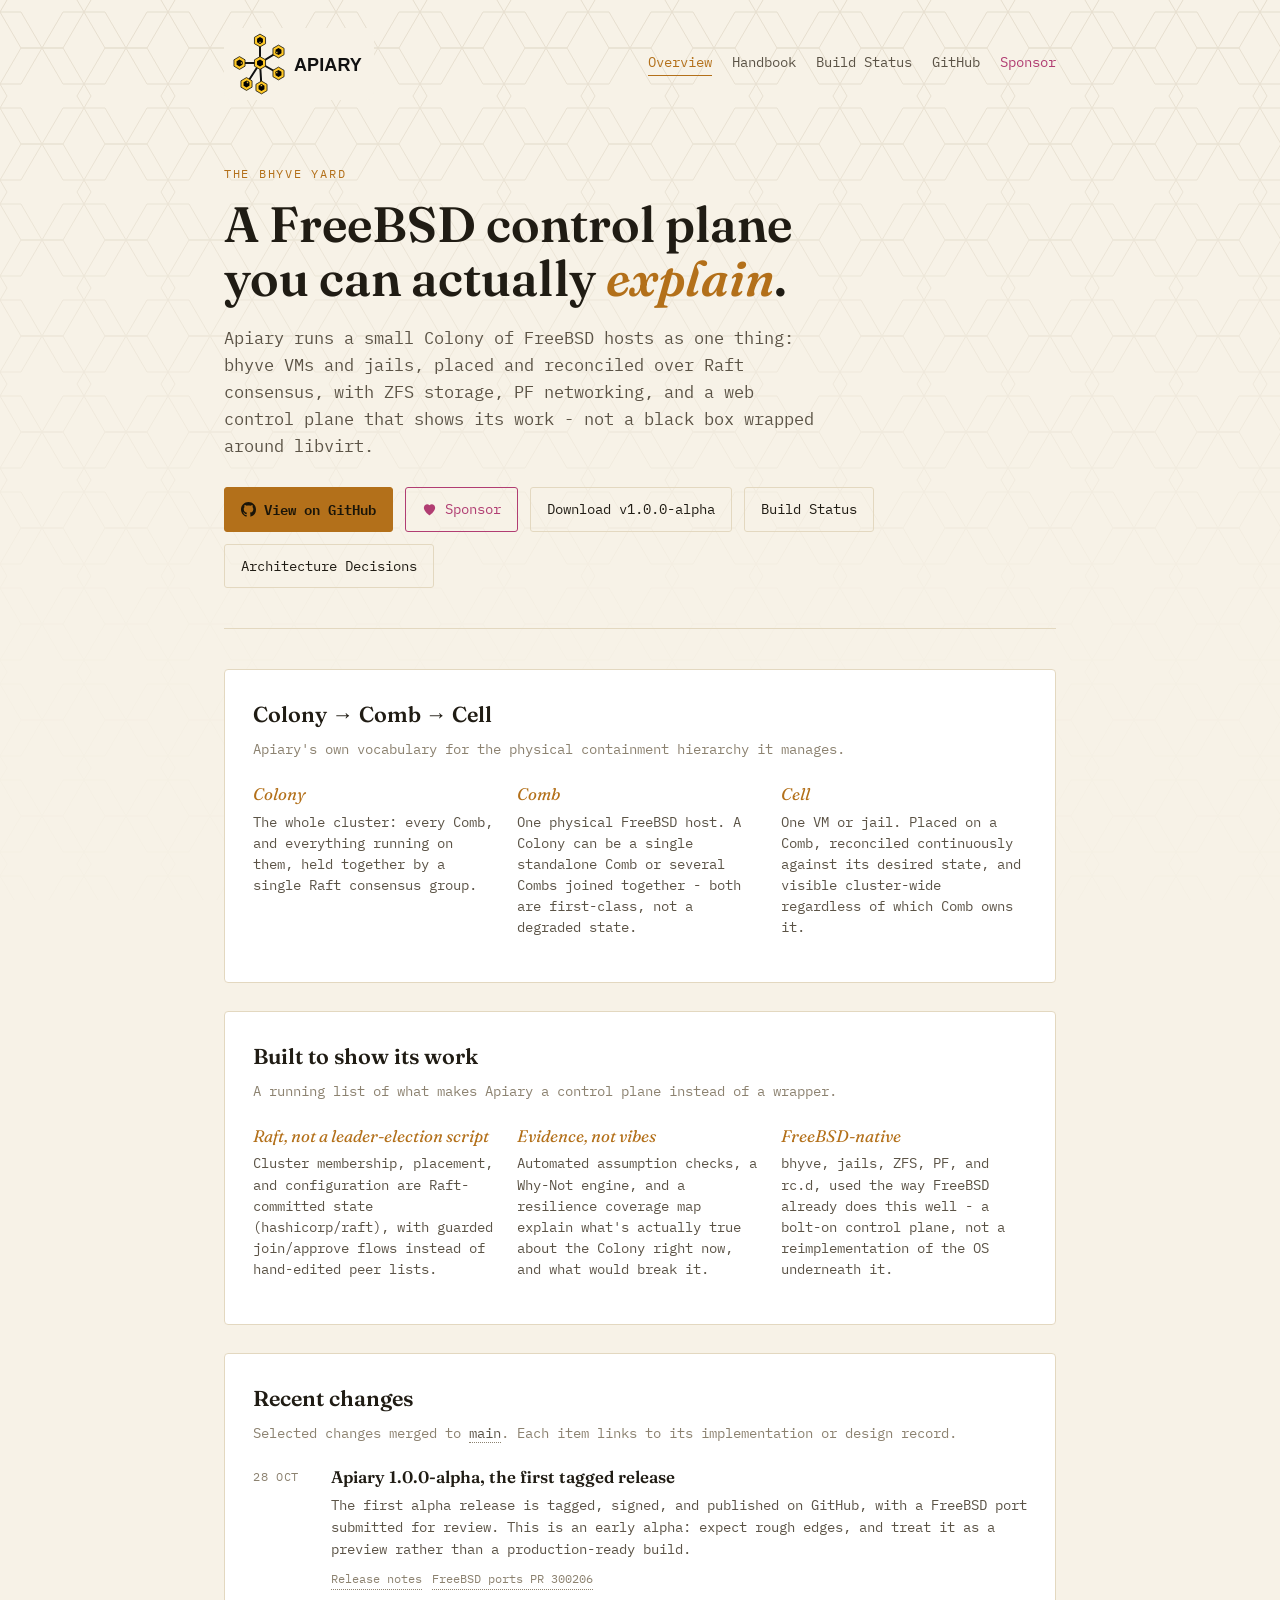
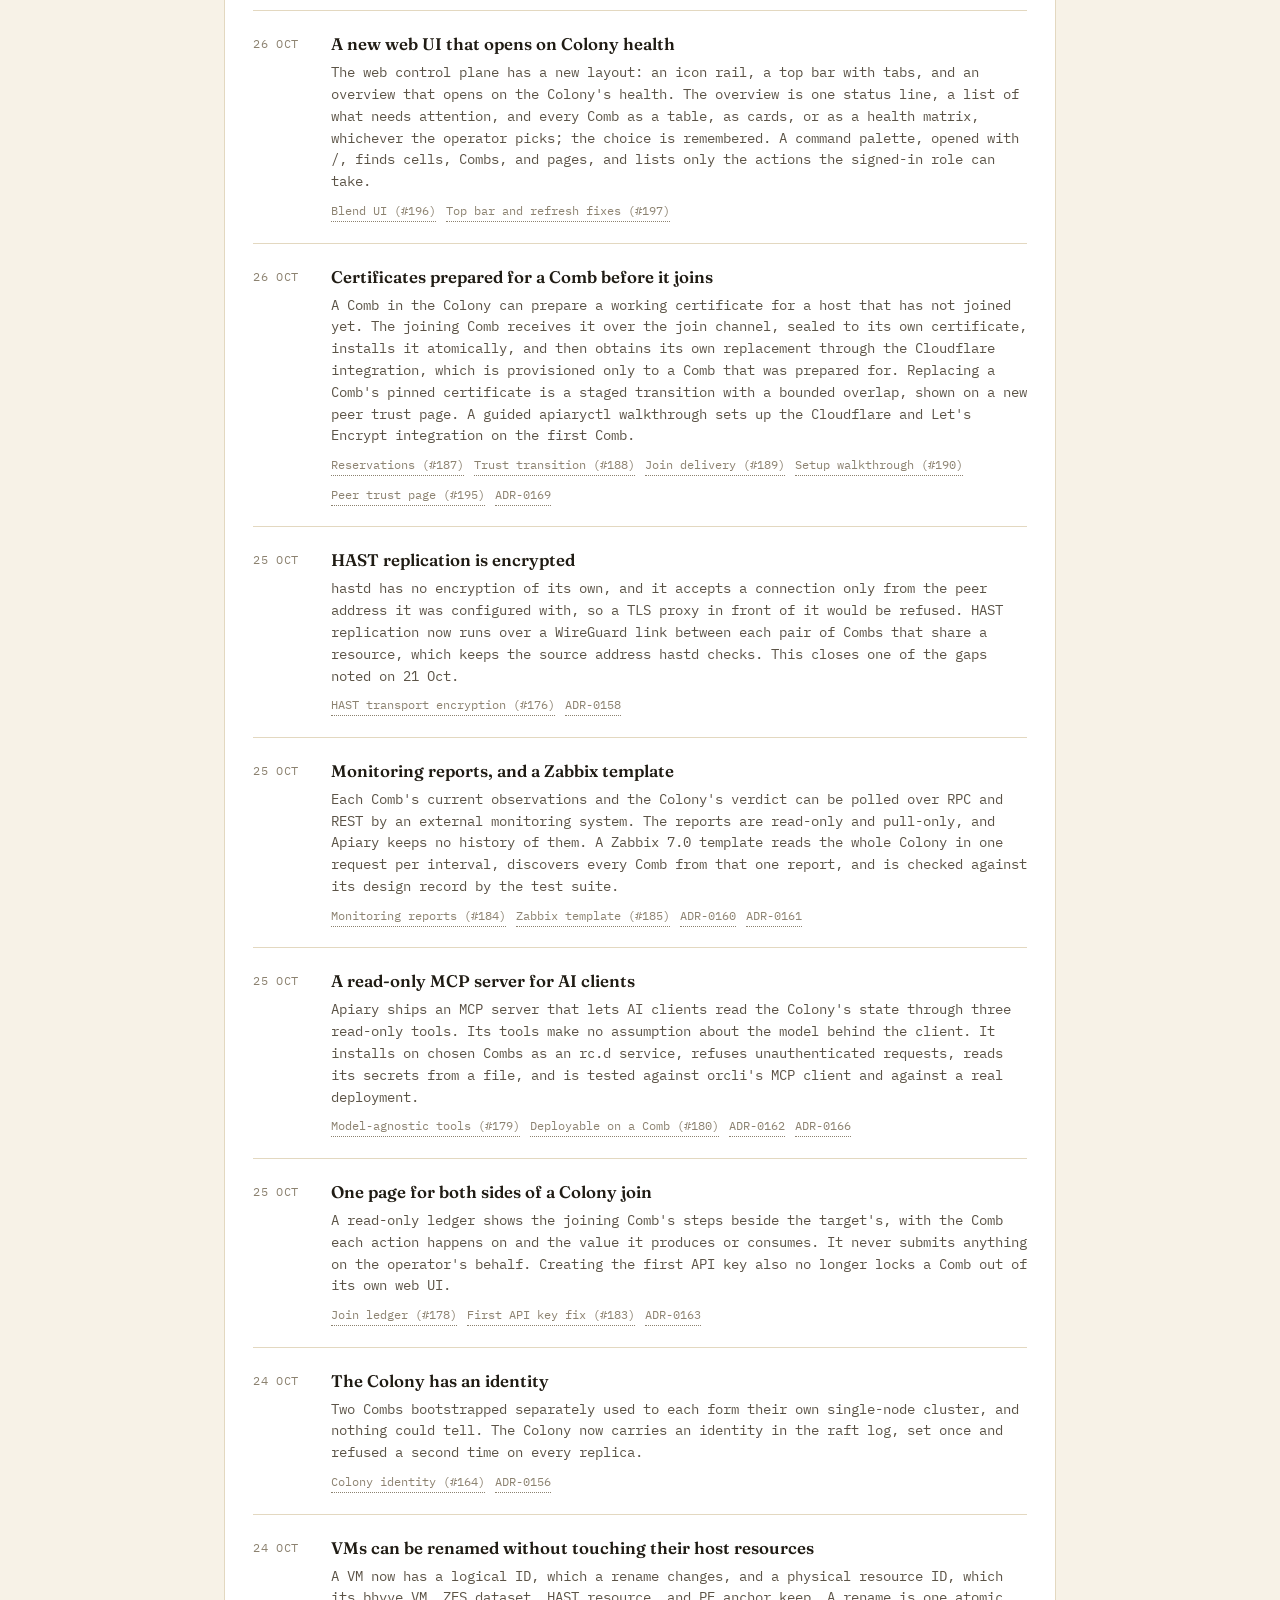
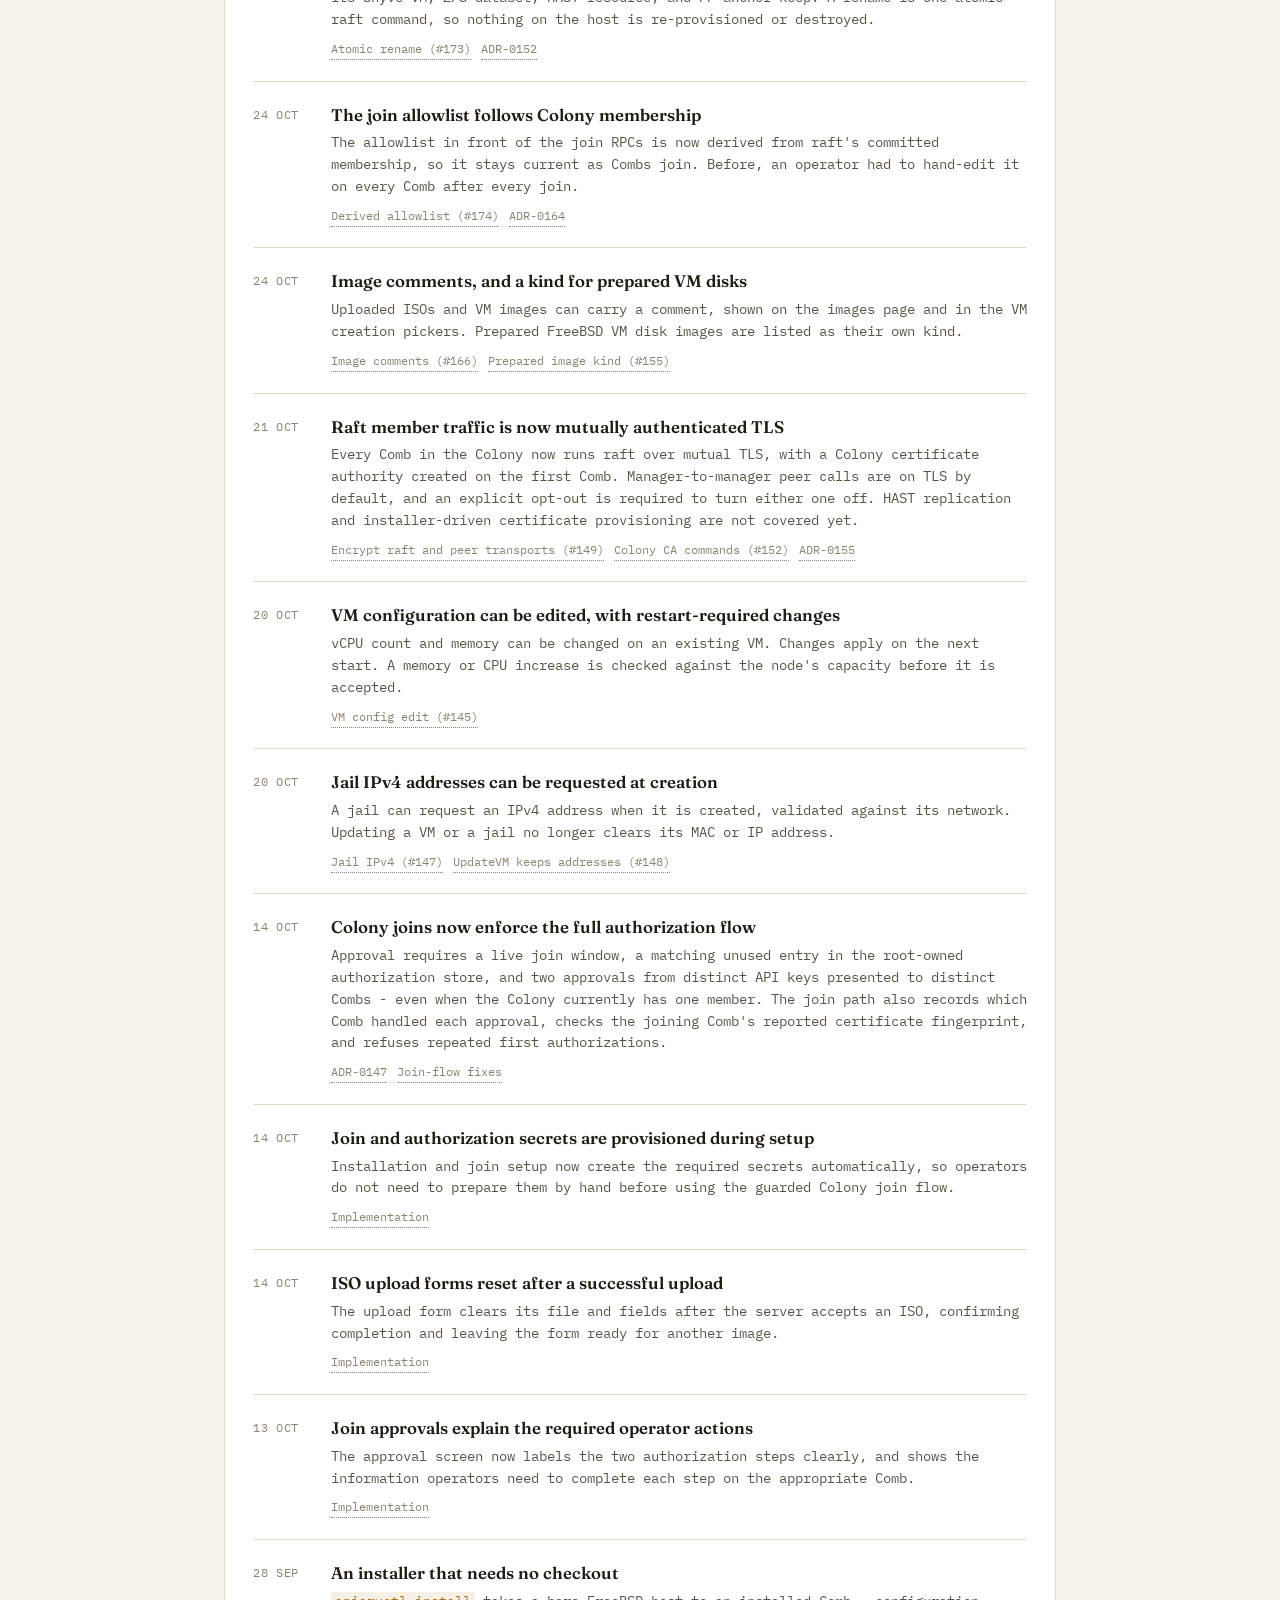
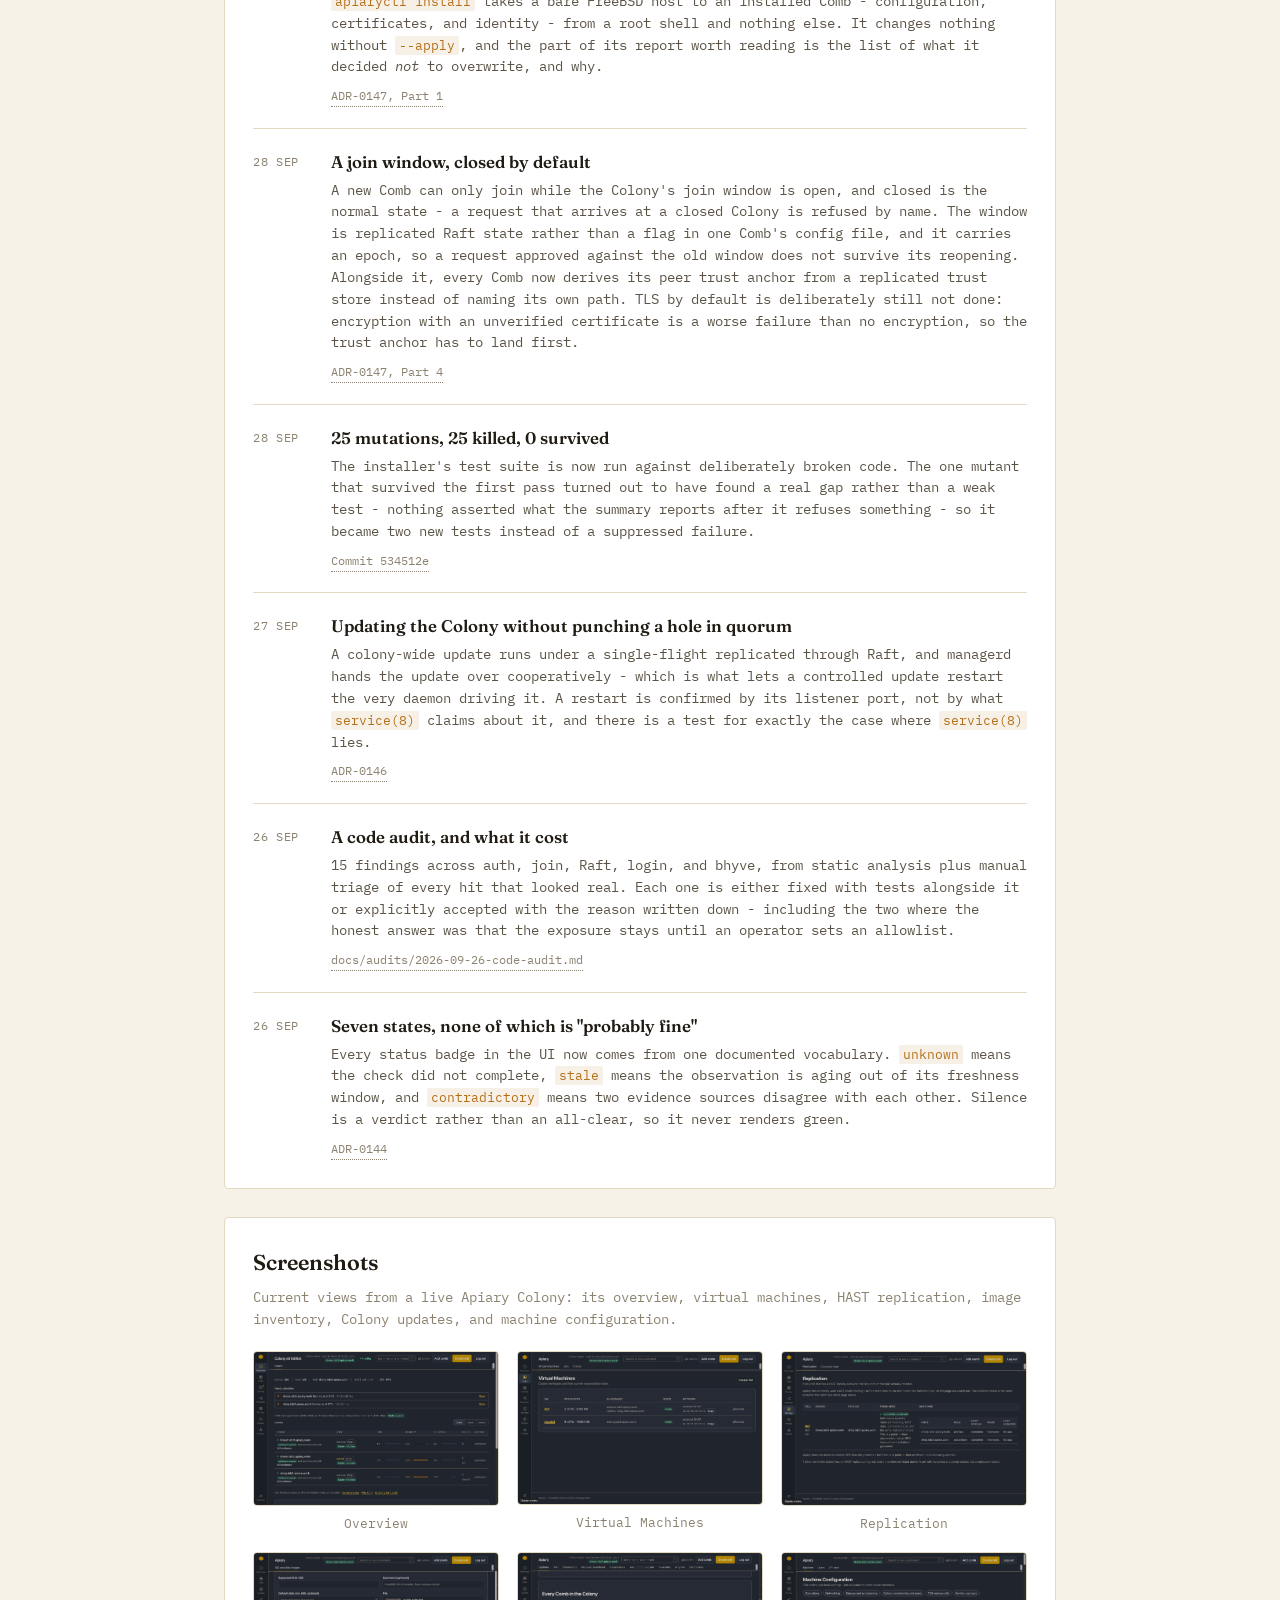
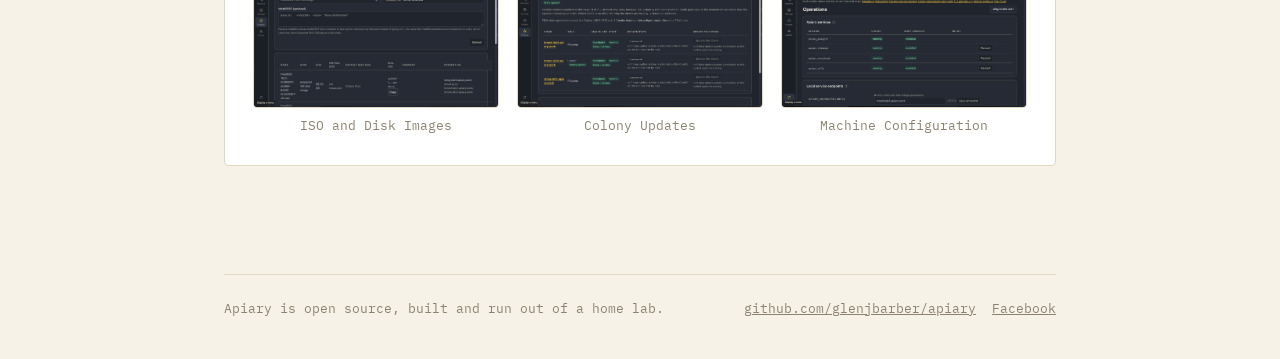
==== commit 0456c83b: "Announce Apiary 1.0.0-alpha Add a Download CTA in the hero linking to the GitHub release, and a chan" ====
--- a/index.html
+++ b/index.html
@@ -46,6 +46,7 @@
           <svg viewBox="0 0 16 16" fill="currentColor"><path d="M8 14.25s-6-3.75-6-8.25a3.5 3.5 0 0 1 6-2.45A3.5 3.5 0 0 1 14 6c0 4.5-6 8.25-6 8.25z"/></svg>
           Sponsor
         </a>
+        <a class="btn ghost" href="https://github.com/glenjbarber/apiary/releases/tag/release/1.0.0.a0">Download v1.0.0-alpha</a>
         <a class="btn ghost" href="/status.html">Build Status</a>
         <a class="btn ghost" href="https://github.com/glenjbarber/apiary/tree/main/docs/adr">Architecture Decisions</a>
       </div>
@@ -96,6 +97,20 @@
         Each item links to its implementation or design record.
       </p>
       <ol class="recent">
+        <li>
+          <span class="when">28 Oct</span>
+          <div>
+            <h3>Apiary 1.0.0-alpha, the first tagged release</h3>
+            <p>
+              The first alpha release is tagged, signed, and published on GitHub,
+              with a FreeBSD port submitted for review. This is an early alpha:
+              expect rough edges, and treat it as a preview rather than a
+              production-ready build.
+            </p>
+            <a class="ref" href="https://github.com/glenjbarber/apiary/releases/tag/release/1.0.0.a0">Release notes</a>
+            <a class="ref" href="https://bugs.freebsd.org/bugzilla/show_bug.cgi?id=300206">FreeBSD ports PR 300206</a>
+          </div>
+        </li>
         <li>
           <span class="when">26 Oct</span>
           <div>
--- a/assets/style.css
+++ b/assets/style.css
@@ -236,7 +236,74 @@
 .handbook-toc a:hover { color: var(--amber); border-bottom-color: var(--amber); }
 
 .handbook-group .eyebrow { margin-bottom: 2px; }
-.handbook-group p { color: var(--ink-dim); font-size: 0.92rem; line-height: 1.6; margin: 0; }
+.handbook-group p { color: var(--ink-dim); font-size: 0.92rem; line-height: 1.6; margin: 0 0 12px; }
+.handbook-group p:last-child { margin-bottom: 0; }
+
+.handbook-group h3 {
+  font-family: var(--display);
+  font-size: 1.05rem;
+  font-weight: 600;
+  margin: 24px 0 8px;
+}
+.handbook-group h3:first-child { margin-top: 0; }
+
+.handbook-group pre {
+  background: var(--bg);
+  border: 1px solid var(--comb-line);
+  border-radius: 4px;
+  padding: 12px 14px;
+  overflow-x: auto;
+  margin: 0 0 14px;
+}
+.handbook-group pre code {
+  background: none;
+  padding: 0;
+  color: var(--ink);
+  font-size: 0.82rem;
+  white-space: pre;
+}
+
+.hb-table {
+  width: 100%;
+  border-collapse: collapse;
+  font-size: 0.85rem;
+  margin: 0 0 14px;
+}
+.hb-table th {
+  text-align: left;
+  color: var(--ink-faint);
+  font-weight: 500;
+  text-transform: uppercase;
+  font-size: 0.72rem;
+  letter-spacing: 0.03em;
+  padding: 6px 10px;
+  border-bottom: 1px solid var(--comb-line);
+}
+.hb-table td {
+  padding: 8px 10px;
+  border-bottom: 1px solid var(--comb-line);
+  color: var(--ink-dim);
+  vertical-align: top;
+}
+.hb-table tr:last-child td { border-bottom: none; }
+
+.hb-steps {
+  margin: 0 0 14px;
+  padding-left: 22px;
+  color: var(--ink-dim);
+  font-size: 0.92rem;
+  line-height: 1.6;
+}
+.hb-steps li { margin-bottom: 10px; }
+.hb-steps li:last-child { margin-bottom: 0; }
+
+.hb-note {
+  border-left: 2px solid var(--amber);
+  padding: 2px 0 2px 14px;
+  margin: 0 0 14px;
+  color: var(--ink-dim);
+  font-size: 0.88rem;
+}
 
 section.panel h2 {
   font-family: var(--display);
